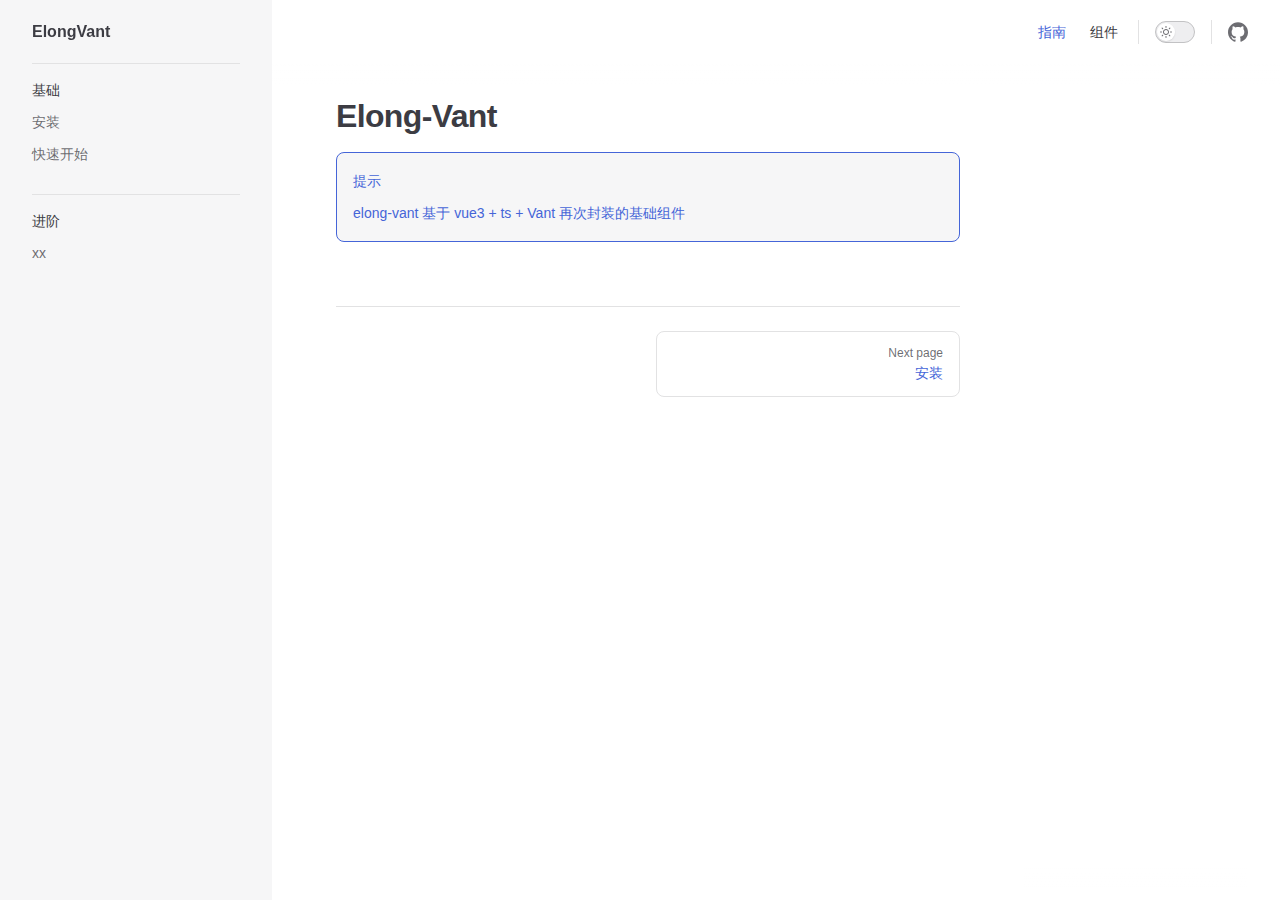
==== guild/index.html @ ba1b5ef2 "feat: init" ====
<!DOCTYPE html>
<html lang="en-US" dir="ltr">
  <head>
    <meta charset="utf-8">
    <meta name="viewport" content="width=device-width,initial-scale=1">
    <title>Elong-Vant | VitePress</title>
    <meta name="description" content="A VitePress site">
    <link rel="preload stylesheet" href="/assets/style.0b4a3f3a.css" as="style">
    
    <script type="module" src="/assets/app.33b31af5.js"></script>
    <link rel="preload" href="/assets/inter-roman-latin.2ed14f66.woff2" as="font" type="font/woff2" crossorigin="">
    <link rel="modulepreload" href="/assets/chunks/framework.2a5d0d17.js">
    <link rel="modulepreload" href="/assets/chunks/theme.64eb455f.js">
    <link rel="modulepreload" href="/assets/chunks/index.885e684f.js">
    <link rel="modulepreload" href="/assets/guild_index.md.cbb62ef9.lean.js">
    <script id="check-dark-light">(()=>{const e=localStorage.getItem("vitepress-theme-appearance")||"",a=window.matchMedia("(prefers-color-scheme: dark)").matches;(!e||e==="auto"?a:e==="dark")&&document.documentElement.classList.add("dark")})();</script>
  </head>
  <body>
    <div id="app"><div class="Layout" data-v-cacad708><!--[--><!--]--><!--[--><span tabindex="-1" data-v-7697ebe8></span><a href="#VPContent" class="VPSkipLink visually-hidden" data-v-7697ebe8> Skip to content </a><!--]--><!----><header class="VPNav" data-v-cacad708 data-v-47c7ab39><div class="VPNavBar has-sidebar" data-v-47c7ab39 data-v-5039aa9a><div class="container" data-v-5039aa9a><div class="title" data-v-5039aa9a><div class="VPNavBarTitle has-sidebar" data-v-5039aa9a data-v-15f595f0><a class="title" href="/" data-v-15f595f0><!--[--><!--]--><!----><!--[-->ElongVant<!--]--><!--[--><!--]--></a></div></div><div class="content" data-v-5039aa9a><div class="curtain" data-v-5039aa9a></div><div class="content-body" data-v-5039aa9a><!--[--><!--]--><div class="VPNavBarSearch search" style="--vp-meta-key:&#39;Meta&#39;;" data-v-5039aa9a><!----></div><nav aria-labelledby="main-nav-aria-label" class="VPNavBarMenu menu" data-v-5039aa9a data-v-9872eca2><span id="main-nav-aria-label" class="visually-hidden" data-v-9872eca2>Main Navigation</span><!--[--><!--[--><a class="VPLink link VPNavBarMenuLink active" href="/guild/" tabindex="0" data-v-9872eca2 data-v-211613f8><!--[--><span data-v-211613f8>指南</span><!--]--></a><!--]--><!--[--><a class="VPLink link VPNavBarMenuLink" href="/components/input.html" tabindex="0" data-v-9872eca2 data-v-211613f8><!--[--><span data-v-211613f8>组件</span><!--]--></a><!--]--><!--]--></nav><!----><div class="VPNavBarAppearance appearance" data-v-5039aa9a data-v-67061f9a><button class="VPSwitch VPSwitchAppearance" type="button" role="switch" title="toggle dark mode" aria-checked="false" data-v-67061f9a data-v-fbb99a3e data-v-47a67134><span class="check" data-v-47a67134><span class="icon" data-v-47a67134><!--[--><svg xmlns="http://www.w3.org/2000/svg" aria-hidden="true" focusable="false" viewbox="0 0 24 24" class="sun" data-v-fbb99a3e><path d="M12,18c-3.3,0-6-2.7-6-6s2.7-6,6-6s6,2.7,6,6S15.3,18,12,18zM12,8c-2.2,0-4,1.8-4,4c0,2.2,1.8,4,4,4c2.2,0,4-1.8,4-4C16,9.8,14.2,8,12,8z"></path><path d="M12,4c-0.6,0-1-0.4-1-1V1c0-0.6,0.4-1,1-1s1,0.4,1,1v2C13,3.6,12.6,4,12,4z"></path><path d="M12,24c-0.6,0-1-0.4-1-1v-2c0-0.6,0.4-1,1-1s1,0.4,1,1v2C13,23.6,12.6,24,12,24z"></path><path d="M5.6,6.6c-0.3,0-0.5-0.1-0.7-0.3L3.5,4.9c-0.4-0.4-0.4-1,0-1.4s1-0.4,1.4,0l1.4,1.4c0.4,0.4,0.4,1,0,1.4C6.2,6.5,5.9,6.6,5.6,6.6z"></path><path d="M19.8,20.8c-0.3,0-0.5-0.1-0.7-0.3l-1.4-1.4c-0.4-0.4-0.4-1,0-1.4s1-0.4,1.4,0l1.4,1.4c0.4,0.4,0.4,1,0,1.4C20.3,20.7,20,20.8,19.8,20.8z"></path><path d="M3,13H1c-0.6,0-1-0.4-1-1s0.4-1,1-1h2c0.6,0,1,0.4,1,1S3.6,13,3,13z"></path><path d="M23,13h-2c-0.6,0-1-0.4-1-1s0.4-1,1-1h2c0.6,0,1,0.4,1,1S23.6,13,23,13z"></path><path d="M4.2,20.8c-0.3,0-0.5-0.1-0.7-0.3c-0.4-0.4-0.4-1,0-1.4l1.4-1.4c0.4-0.4,1-0.4,1.4,0s0.4,1,0,1.4l-1.4,1.4C4.7,20.7,4.5,20.8,4.2,20.8z"></path><path d="M18.4,6.6c-0.3,0-0.5-0.1-0.7-0.3c-0.4-0.4-0.4-1,0-1.4l1.4-1.4c0.4-0.4,1-0.4,1.4,0s0.4,1,0,1.4l-1.4,1.4C18.9,6.5,18.6,6.6,18.4,6.6z"></path></svg><svg xmlns="http://www.w3.org/2000/svg" aria-hidden="true" focusable="false" viewbox="0 0 24 24" class="moon" data-v-fbb99a3e><path d="M12.1,22c-0.3,0-0.6,0-0.9,0c-5.5-0.5-9.5-5.4-9-10.9c0.4-4.8,4.2-8.6,9-9c0.4,0,0.8,0.2,1,0.5c0.2,0.3,0.2,0.8-0.1,1.1c-2,2.7-1.4,6.4,1.3,8.4c2.1,1.6,5,1.6,7.1,0c0.3-0.2,0.7-0.3,1.1-0.1c0.3,0.2,0.5,0.6,0.5,1c-0.2,2.7-1.5,5.1-3.6,6.8C16.6,21.2,14.4,22,12.1,22zM9.3,4.4c-2.9,1-5,3.6-5.2,6.8c-0.4,4.4,2.8,8.3,7.2,8.7c2.1,0.2,4.2-0.4,5.8-1.8c1.1-0.9,1.9-2.1,2.4-3.4c-2.5,0.9-5.3,0.5-7.5-1.1C9.2,11.4,8.1,7.7,9.3,4.4z"></path></svg><!--]--></span></span></button></div><div class="VPSocialLinks VPNavBarSocialLinks social-links" data-v-5039aa9a data-v-66760c29 data-v-73157aa8><!--[--><a class="VPSocialLink no-icon" href="https://github.com/qddidi/easyest" aria-label="github" target="_blank" rel="noopener" data-v-73157aa8 data-v-192fdc9b><svg role="img" viewBox="0 0 24 24" xmlns="http://www.w3.org/2000/svg"><title>GitHub</title><path d="M12 .297c-6.63 0-12 5.373-12 12 0 5.303 3.438 9.8 8.205 11.385.6.113.82-.258.82-.577 0-.285-.01-1.04-.015-2.04-3.338.724-4.042-1.61-4.042-1.61C4.422 18.07 3.633 17.7 3.633 17.7c-1.087-.744.084-.729.084-.729 1.205.084 1.838 1.236 1.838 1.236 1.07 1.835 2.809 1.305 3.495.998.108-.776.417-1.305.76-1.605-2.665-.3-5.466-1.332-5.466-5.93 0-1.31.465-2.38 1.235-3.22-.135-.303-.54-1.523.105-3.176 0 0 1.005-.322 3.3 1.23.96-.267 1.98-.399 3-.405 1.02.006 2.04.138 3 .405 2.28-1.552 3.285-1.23 3.285-1.23.645 1.653.24 2.873.12 3.176.765.84 1.23 1.91 1.23 3.22 0 4.61-2.805 5.625-5.475 5.92.42.36.81 1.096.81 2.22 0 1.606-.015 2.896-.015 3.286 0 .315.21.69.825.57C20.565 22.092 24 17.592 24 12.297c0-6.627-5.373-12-12-12"/></svg></a><!--]--></div><div class="VPFlyout VPNavBarExtra extra" data-v-5039aa9a data-v-00c8d8bb data-v-a327147d><button type="button" class="button" aria-haspopup="true" aria-expanded="false" aria-label="extra navigation" data-v-a327147d><svg xmlns="http://www.w3.org/2000/svg" aria-hidden="true" focusable="false" viewbox="0 0 24 24" class="icon" data-v-a327147d><circle cx="12" cy="12" r="2"></circle><circle cx="19" cy="12" r="2"></circle><circle cx="5" cy="12" r="2"></circle></svg></button><div class="menu" data-v-a327147d><div class="VPMenu" data-v-a327147d data-v-43a32b52><!----><!--[--><!--[--><!----><div class="group" data-v-00c8d8bb><div class="item appearance" data-v-00c8d8bb><p class="label" data-v-00c8d8bb>Appearance</p><div class="appearance-action" data-v-00c8d8bb><button class="VPSwitch VPSwitchAppearance" type="button" role="switch" title="toggle dark mode" aria-checked="false" data-v-00c8d8bb data-v-fbb99a3e data-v-47a67134><span class="check" data-v-47a67134><span class="icon" data-v-47a67134><!--[--><svg xmlns="http://www.w3.org/2000/svg" aria-hidden="true" focusable="false" viewbox="0 0 24 24" class="sun" data-v-fbb99a3e><path d="M12,18c-3.3,0-6-2.7-6-6s2.7-6,6-6s6,2.7,6,6S15.3,18,12,18zM12,8c-2.2,0-4,1.8-4,4c0,2.2,1.8,4,4,4c2.2,0,4-1.8,4-4C16,9.8,14.2,8,12,8z"></path><path d="M12,4c-0.6,0-1-0.4-1-1V1c0-0.6,0.4-1,1-1s1,0.4,1,1v2C13,3.6,12.6,4,12,4z"></path><path d="M12,24c-0.6,0-1-0.4-1-1v-2c0-0.6,0.4-1,1-1s1,0.4,1,1v2C13,23.6,12.6,24,12,24z"></path><path d="M5.6,6.6c-0.3,0-0.5-0.1-0.7-0.3L3.5,4.9c-0.4-0.4-0.4-1,0-1.4s1-0.4,1.4,0l1.4,1.4c0.4,0.4,0.4,1,0,1.4C6.2,6.5,5.9,6.6,5.6,6.6z"></path><path d="M19.8,20.8c-0.3,0-0.5-0.1-0.7-0.3l-1.4-1.4c-0.4-0.4-0.4-1,0-1.4s1-0.4,1.4,0l1.4,1.4c0.4,0.4,0.4,1,0,1.4C20.3,20.7,20,20.8,19.8,20.8z"></path><path d="M3,13H1c-0.6,0-1-0.4-1-1s0.4-1,1-1h2c0.6,0,1,0.4,1,1S3.6,13,3,13z"></path><path d="M23,13h-2c-0.6,0-1-0.4-1-1s0.4-1,1-1h2c0.6,0,1,0.4,1,1S23.6,13,23,13z"></path><path d="M4.2,20.8c-0.3,0-0.5-0.1-0.7-0.3c-0.4-0.4-0.4-1,0-1.4l1.4-1.4c0.4-0.4,1-0.4,1.4,0s0.4,1,0,1.4l-1.4,1.4C4.7,20.7,4.5,20.8,4.2,20.8z"></path><path d="M18.4,6.6c-0.3,0-0.5-0.1-0.7-0.3c-0.4-0.4-0.4-1,0-1.4l1.4-1.4c0.4-0.4,1-0.4,1.4,0s0.4,1,0,1.4l-1.4,1.4C18.9,6.5,18.6,6.6,18.4,6.6z"></path></svg><svg xmlns="http://www.w3.org/2000/svg" aria-hidden="true" focusable="false" viewbox="0 0 24 24" class="moon" data-v-fbb99a3e><path d="M12.1,22c-0.3,0-0.6,0-0.9,0c-5.5-0.5-9.5-5.4-9-10.9c0.4-4.8,4.2-8.6,9-9c0.4,0,0.8,0.2,1,0.5c0.2,0.3,0.2,0.8-0.1,1.1c-2,2.7-1.4,6.4,1.3,8.4c2.1,1.6,5,1.6,7.1,0c0.3-0.2,0.7-0.3,1.1-0.1c0.3,0.2,0.5,0.6,0.5,1c-0.2,2.7-1.5,5.1-3.6,6.8C16.6,21.2,14.4,22,12.1,22zM9.3,4.4c-2.9,1-5,3.6-5.2,6.8c-0.4,4.4,2.8,8.3,7.2,8.7c2.1,0.2,4.2-0.4,5.8-1.8c1.1-0.9,1.9-2.1,2.4-3.4c-2.5,0.9-5.3,0.5-7.5-1.1C9.2,11.4,8.1,7.7,9.3,4.4z"></path></svg><!--]--></span></span></button></div></div></div><div class="group" data-v-00c8d8bb><div class="item social-links" data-v-00c8d8bb><div class="VPSocialLinks social-links-list" data-v-00c8d8bb data-v-73157aa8><!--[--><a class="VPSocialLink no-icon" href="https://github.com/qddidi/easyest" aria-label="github" target="_blank" rel="noopener" data-v-73157aa8 data-v-192fdc9b><svg role="img" viewBox="0 0 24 24" xmlns="http://www.w3.org/2000/svg"><title>GitHub</title><path d="M12 .297c-6.63 0-12 5.373-12 12 0 5.303 3.438 9.8 8.205 11.385.6.113.82-.258.82-.577 0-.285-.01-1.04-.015-2.04-3.338.724-4.042-1.61-4.042-1.61C4.422 18.07 3.633 17.7 3.633 17.7c-1.087-.744.084-.729.084-.729 1.205.084 1.838 1.236 1.838 1.236 1.07 1.835 2.809 1.305 3.495.998.108-.776.417-1.305.76-1.605-2.665-.3-5.466-1.332-5.466-5.93 0-1.31.465-2.38 1.235-3.22-.135-.303-.54-1.523.105-3.176 0 0 1.005-.322 3.3 1.23.96-.267 1.98-.399 3-.405 1.02.006 2.04.138 3 .405 2.28-1.552 3.285-1.23 3.285-1.23.645 1.653.24 2.873.12 3.176.765.84 1.23 1.91 1.23 3.22 0 4.61-2.805 5.625-5.475 5.92.42.36.81 1.096.81 2.22 0 1.606-.015 2.896-.015 3.286 0 .315.21.69.825.57C20.565 22.092 24 17.592 24 12.297c0-6.627-5.373-12-12-12"/></svg></a><!--]--></div></div></div><!--]--><!--]--></div></div></div><!--[--><!--]--><button type="button" class="VPNavBarHamburger hamburger" aria-label="mobile navigation" aria-expanded="false" aria-controls="VPNavScreen" data-v-5039aa9a data-v-c0d01424><span class="container" data-v-c0d01424><span class="top" data-v-c0d01424></span><span class="middle" data-v-c0d01424></span><span class="bottom" data-v-c0d01424></span></span></button></div></div></div></div><!----></header><div class="VPLocalNav reached-top" data-v-cacad708 data-v-3588f3e8><button class="menu" aria-expanded="false" aria-controls="VPSidebarNav" data-v-3588f3e8><svg xmlns="http://www.w3.org/2000/svg" aria-hidden="true" focusable="false" viewbox="0 0 24 24" class="menu-icon" data-v-3588f3e8><path d="M17,11H3c-0.6,0-1-0.4-1-1s0.4-1,1-1h14c0.6,0,1,0.4,1,1S17.6,11,17,11z"></path><path d="M21,7H3C2.4,7,2,6.6,2,6s0.4-1,1-1h18c0.6,0,1,0.4,1,1S21.6,7,21,7z"></path><path d="M21,15H3c-0.6,0-1-0.4-1-1s0.4-1,1-1h18c0.6,0,1,0.4,1,1S21.6,15,21,15z"></path><path d="M17,19H3c-0.6,0-1-0.4-1-1s0.4-1,1-1h14c0.6,0,1,0.4,1,1S17.6,19,17,19z"></path></svg><span class="menu-text" data-v-3588f3e8>Menu</span></button><div class="VPLocalNavOutlineDropdown" style="--vp-vh:0px;" data-v-3588f3e8 data-v-82ba5bcb><button data-v-82ba5bcb>Return to top</button><!----></div></div><aside class="VPSidebar" data-v-cacad708 data-v-747abe9a><div class="curtain" data-v-747abe9a></div><nav class="nav" id="VPSidebarNav" aria-labelledby="sidebar-aria-label" tabindex="-1" data-v-747abe9a><span class="visually-hidden" id="sidebar-aria-label" data-v-747abe9a> Sidebar Navigation </span><!--[--><!--]--><!--[--><div class="group" data-v-747abe9a><section class="VPSidebarItem level-0" data-v-747abe9a data-v-10553faf><div class="item" role="button" tabindex="0" data-v-10553faf><div class="indicator" data-v-10553faf></div><h2 class="text" data-v-10553faf>基础</h2><!----></div><div class="items" data-v-10553faf><!--[--><div class="VPSidebarItem level-1 is-link" data-v-10553faf data-v-10553faf><div class="item" data-v-10553faf><div class="indicator" data-v-10553faf></div><a class="VPLink link link" href="/guild/installation.html" data-v-10553faf><!--[--><p class="text" data-v-10553faf>安装</p><!--]--></a><!----></div><!----></div><div class="VPSidebarItem level-1 is-link" data-v-10553faf data-v-10553faf><div class="item" data-v-10553faf><div class="indicator" data-v-10553faf></div><a class="VPLink link link" href="/guild/quickstart.html" data-v-10553faf><!--[--><p class="text" data-v-10553faf>快速开始</p><!--]--></a><!----></div><!----></div><!--]--></div></section></div><div class="group" data-v-747abe9a><section class="VPSidebarItem level-0" data-v-747abe9a data-v-10553faf><div class="item" role="button" tabindex="0" data-v-10553faf><div class="indicator" data-v-10553faf></div><h2 class="text" data-v-10553faf>进阶</h2><!----></div><div class="items" data-v-10553faf><!--[--><div class="VPSidebarItem level-1 is-link" data-v-10553faf data-v-10553faf><div class="item" data-v-10553faf><div class="indicator" data-v-10553faf></div><a class="VPLink link link" href="/xx.html" data-v-10553faf><!--[--><p class="text" data-v-10553faf>xx</p><!--]--></a><!----></div><!----></div><!--]--></div></section></div><!--]--><!--[--><!--]--></nav></aside><div class="VPContent has-sidebar" id="VPContent" data-v-cacad708 data-v-b98f200f><div class="VPDoc has-sidebar has-aside" data-v-b98f200f data-v-c22fa32a><!--[--><!--]--><div class="container" data-v-c22fa32a><div class="aside" data-v-c22fa32a><div class="aside-curtain" data-v-c22fa32a></div><div class="aside-container" data-v-c22fa32a><div class="aside-content" data-v-c22fa32a><div class="VPDocAside" data-v-c22fa32a data-v-4c15d08e><!--[--><!--]--><!--[--><!--]--><div class="VPDocAsideOutline" data-v-4c15d08e data-v-f73f4e12><div class="content" data-v-f73f4e12><div class="outline-marker" data-v-f73f4e12></div><div class="outline-title" data-v-f73f4e12>On this page</div><nav aria-labelledby="doc-outline-aria-label" data-v-f73f4e12><span class="visually-hidden" id="doc-outline-aria-label" data-v-f73f4e12> Table of Contents for current page </span><ul class="root" data-v-f73f4e12 data-v-e8822575><!--[--><!--]--></ul></nav></div></div><!--[--><!--]--><div class="spacer" data-v-4c15d08e></div><!--[--><!--]--><!----><!--[--><!--]--><!--[--><!--]--></div></div></div></div><div class="content" data-v-c22fa32a><div class="content-container" data-v-c22fa32a><!--[--><!--]--><!----><main class="main" data-v-c22fa32a><div style="position:relative;" class="vp-doc _guild_index" data-v-c22fa32a><div><h1 id="elong-vant" tabindex="-1">Elong-Vant <a class="header-anchor" href="#elong-vant" aria-label="Permalink to &quot;Elong-Vant&quot;">​</a></h1><div class="tip custom-block"><p class="custom-block-title">提示</p><p>elong-vant 基于 vue3 + ts + Vant 再次封装的基础组件</p></div></div></div></main><footer class="VPDocFooter" data-v-c22fa32a data-v-34a7b26d><!--[--><!--]--><!----><nav class="prev-next" data-v-34a7b26d><div class="pager" data-v-34a7b26d><!----></div><div class="pager" data-v-34a7b26d><a class="pager-link next" href="/guild/installation.html" data-v-34a7b26d><span class="desc" data-v-34a7b26d>Next page</span><span class="title" data-v-34a7b26d>安装</span></a></div></nav></footer><!--[--><!--]--></div></div></div><!--[--><!--]--></div></div><!----><!--[--><!--]--></div></div>
    <script>window.__VP_HASH_MAP__=JSON.parse("{\"guild_index.md\":\"cbb62ef9\",\"components_input.md\":\"9ddb4d62\",\"index.md\":\"d9466926\",\"guild_installation.md\":\"1b3fae00\",\"guild_quickstart.md\":\"ed72e948\"}");window.__VP_SITE_DATA__=JSON.parse("{\"lang\":\"en-US\",\"dir\":\"ltr\",\"title\":\"VitePress\",\"description\":\"A VitePress site\",\"base\":\"/\",\"head\":[],\"appearance\":true,\"themeConfig\":{\"siteTitle\":\"ElongVant\",\"nav\":[{\"text\":\"指南\",\"link\":\"/guild/\"},{\"text\":\"组件\",\"link\":\"/components/input\"}],\"sidebar\":{\"/guild/\":[{\"text\":\"基础\",\"items\":[{\"text\":\"安装\",\"link\":\"/guild/installation\"},{\"text\":\"快速开始\",\"link\":\"/guild/quickstart\"}]},{\"text\":\"进阶\",\"items\":[{\"text\":\"xx\",\"link\":\"/xx\"}]}],\"/components/\":[{\"text\":\"基础组件\",\"items\":[{\"text\":\"EvInput 输入框\",\"link\":\"/components/input\"}]}]},\"socialLinks\":[{\"icon\":\"github\",\"link\":\"https://github.com/qddidi/easyest\"}]},\"locales\":{},\"scrollOffset\":90,\"cleanUrls\":false}");</script>
    
  </body>
</html>
---- assets/style.0b4a3f3a.css ----
@font-face{font-family:Inter var;font-weight:100 900;font-display:swap;font-style:normal;font-named-instance:"Regular";src:url(/assets/inter-roman-cyrillic.5f2c6c8c.woff2) format("woff2");unicode-range:U+0301,U+0400-045F,U+0490-0491,U+04B0-04B1,U+2116}@font-face{font-family:Inter var;font-weight:100 900;font-display:swap;font-style:normal;font-named-instance:"Regular";src:url(/assets/inter-roman-cyrillic-ext.e75737ce.woff2) format("woff2");unicode-range:U+0460-052F,U+1C80-1C88,U+20B4,U+2DE0-2DFF,U+A640-A69F,U+FE2E-FE2F}@font-face{font-family:Inter var;font-weight:100 900;font-display:swap;font-style:normal;font-named-instance:"Regular";src:url(/assets/inter-roman-greek.d5a6d92a.woff2) format("woff2");unicode-range:U+0370-03FF}@font-face{font-family:Inter var;font-weight:100 900;font-display:swap;font-style:normal;font-named-instance:"Regular";src:url(/assets/inter-roman-greek-ext.ab0619bc.woff2) format("woff2");unicode-range:U+1F00-1FFF}@font-face{font-family:Inter var;font-weight:100 900;font-display:swap;font-style:normal;font-named-instance:"Regular";src:url(/assets/inter-roman-latin.2ed14f66.woff2) format("woff2");unicode-range:U+0000-00FF,U+0131,U+0152-0153,U+02BB-02BC,U+02C6,U+02DA,U+02DC,U+2000-206F,U+2074,U+20AC,U+2122,U+2191,U+2193,U+2212,U+2215,U+FEFF,U+FFFD}@font-face{font-family:Inter var;font-weight:100 900;font-display:swap;font-style:normal;font-named-instance:"Regular";src:url(/assets/inter-roman-latin-ext.0030eebd.woff2) format("woff2");unicode-range:U+0100-024F,U+0259,U+1E00-1EFF,U+2020,U+20A0-20AB,U+20AD-20CF,U+2113,U+2C60-2C7F,U+A720-A7FF}@font-face{font-family:Inter var;font-weight:100 900;font-display:swap;font-style:normal;font-named-instance:"Regular";src:url(/assets/inter-roman-vietnamese.14ce25a6.woff2) format("woff2");unicode-range:U+0102-0103,U+0110-0111,U+0128-0129,U+0168-0169,U+01A0-01A1,U+01AF-01B0,U+1EA0-1EF9,U+20AB}@font-face{font-family:Inter var;font-weight:100 900;font-display:swap;font-style:italic;font-named-instance:"Italic";src:url(/assets/inter-italic-cyrillic.ea42a392.woff2) format("woff2");unicode-range:U+0301,U+0400-045F,U+0490-0491,U+04B0-04B1,U+2116}@font-face{font-family:Inter var;font-weight:100 900;font-display:swap;font-style:italic;font-named-instance:"Italic";src:url(/assets/inter-italic-cyrillic-ext.33bd5a8e.woff2) format("woff2");unicode-range:U+0460-052F,U+1C80-1C88,U+20B4,U+2DE0-2DFF,U+A640-A69F,U+FE2E-FE2F}@font-face{font-family:Inter var;font-weight:100 900;font-display:swap;font-style:italic;font-named-instance:"Italic";src:url(/assets/inter-italic-greek.8f4463c4.woff2) format("woff2");unicode-range:U+0370-03FF}@font-face{font-family:Inter var;font-weight:100 900;font-display:swap;font-style:italic;font-named-instance:"Italic";src:url(/assets/inter-italic-greek-ext.4fbe9427.woff2) format("woff2");unicode-range:U+1F00-1FFF}@font-face{font-family:Inter var;font-weight:100 900;font-display:swap;font-style:italic;font-named-instance:"Italic";src:url(/assets/inter-italic-latin.bd3b6f56.woff2) format("woff2");unicode-range:U+0000-00FF,U+0131,U+0152-0153,U+02BB-02BC,U+02C6,U+02DA,U+02DC,U+2000-206F,U+2074,U+20AC,U+2122,U+2191,U+2193,U+2212,U+2215,U+FEFF,U+FFFD}@font-face{font-family:Inter var;font-weight:100 900;font-display:swap;font-style:italic;font-named-instance:"Italic";src:url(/assets/inter-italic-latin-ext.bd8920cc.woff2) format("woff2");unicode-range:U+0100-024F,U+0259,U+1E00-1EFF,U+2020,U+20A0-20AB,U+20AD-20CF,U+2113,U+2C60-2C7F,U+A720-A7FF}@font-face{font-family:Inter var;font-weight:100 900;font-display:swap;font-style:italic;font-named-instance:"Italic";src:url(/assets/inter-italic-vietnamese.6ce511fb.woff2) format("woff2");unicode-range:U+0102-0103,U+0110-0111,U+0128-0129,U+0168-0169,U+01A0-01A1,U+01AF-01B0,U+1EA0-1EF9,U+20AB}@font-face{font-family:Chinese Quotes;src:local("PingFang SC Regular"),local("PingFang SC"),local("SimHei"),local("Source Han Sans SC");unicode-range:U+2018,U+2019,U+201C,U+201D}:root{--vp-c-white: #ffffff;--vp-c-black: #000000;--vp-c-gray: #8e8e93;--vp-c-text-light-1: rgba(60, 60, 67);--vp-c-text-light-2: rgba(60, 60, 67, .75);--vp-c-text-light-3: rgba(60, 60, 67, .33);--vp-c-text-dark-1: rgba(255, 255, 245, .86);--vp-c-text-dark-2: rgba(235, 235, 245, .6);--vp-c-text-dark-3: rgba(235, 235, 245, .38);--vp-c-sponsor: #db2777}:root{--vp-c-bg: #ffffff;--vp-c-bg-elv: #ffffff;--vp-c-bg-elv-up: #ffffff;--vp-c-bg-elv-down: #f6f6f7;--vp-c-bg-elv-mute: #f6f6f7;--vp-c-bg-soft: #f6f6f7;--vp-c-bg-soft-up: #f9f9fa;--vp-c-bg-soft-down: #e3e3e5;--vp-c-bg-soft-mute: #e3e3e5;--vp-c-bg-alt: #f6f6f7;--vp-c-border: #c2c2c4;--vp-c-divider: #e2e2e3;--vp-c-gutter: #e2e2e3;--vp-c-neutral: var(--vp-c-black);--vp-c-neutral-inverse: var(--vp-c-white);--vp-c-text-1: var(--vp-c-text-light-1);--vp-c-text-2: var(--vp-c-text-light-2);--vp-c-text-3: var(--vp-c-text-light-3);--vp-c-text-inverse-1: var(--vp-c-text-dark-1);--vp-c-text-inverse-2: var(--vp-c-text-dark-2);--vp-c-text-inverse-3: var(--vp-c-text-dark-3);--vp-c-text-code: #476582;--vp-c-mute: #eeeef0;--vp-c-mute-light: #f3f3f9;--vp-c-mute-lighter: #f9f9fa;--vp-c-mute-dark: #e3e3e5;--vp-c-mute-darker: #d7d7d9;--vp-c-brand: #4565d8;--vp-c-brand-light: #708fff;--vp-c-brand-lighter: #a4b2ff;--vp-c-brand-lightest: #ecefff;--vp-c-brand-dark: #4565d8;--vp-c-brand-darker: #23459f;--vp-c-brand-darkest: #132f59;--vp-c-brand-dimm-1: rgba(112, 143, 255, .05);--vp-c-brand-dimm-2: rgba(112, 143, 255, .2);--vp-c-brand-dimm-3: rgba(112, 143, 255, .5);--vp-c-green: #10b981;--vp-c-green-light: #34d399;--vp-c-green-lighter: #6ee7b7;--vp-c-green-dark: #059669;--vp-c-green-darker: #047857;--vp-c-green-dimm-1: rgba(16, 185, 129, .05);--vp-c-green-dimm-2: rgba(16, 185, 129, .2);--vp-c-green-dimm-3: rgba(16, 185, 129, .5);--vp-c-yellow: #d97706;--vp-c-yellow-light: #f59e0b;--vp-c-yellow-lighter: #fbbf24;--vp-c-yellow-lightest: #fcd34d;--vp-c-yellow-dark: #b45309;--vp-c-yellow-darker: #92400e;--vp-c-yellow-darkest: #6c3d08;--vp-c-yellow-dimm-1: rgba(234, 179, 8, .05);--vp-c-yellow-dimm-2: rgba(234, 179, 8, .2);--vp-c-yellow-dimm-3: rgba(234, 179, 8, .5);--vp-c-red: #f43f5e;--vp-c-red-light: #fb7185;--vp-c-red-lighter: #fda4af;--vp-c-red-lightest: #fdd6e0;--vp-c-red-dark: #e11d48;--vp-c-red-darker: #be123c;--vp-c-red-darkest: #9f1239;--vp-c-red-dimm-1: rgba(244, 63, 94, .05);--vp-c-red-dimm-2: rgba(244, 63, 94, .2);--vp-c-red-dimm-3: rgba(244, 63, 94, .5)}.dark{--vp-c-bg: #1e1e20;--vp-c-bg-elv: #252529;--vp-c-bg-elv-up: #323238;--vp-c-bg-elv-down: #1e1e20;--vp-c-bg-elv-mute: #323238;--vp-c-bg-soft: #252529;--vp-c-bg-soft-up: #323238;--vp-c-bg-soft-down: #1e1e20;--vp-c-bg-soft-mute: #323238;--vp-c-bg-alt: #161618;--vp-c-border: rgba(82, 82, 89, .68);--vp-c-divider: rgba(82, 82, 89, .32);--vp-c-gutter: #000000;--vp-c-neutral: var(--vp-c-white);--vp-c-neutral-inverse: var(--vp-c-black);--vp-c-text-1: var(--vp-c-text-dark-1);--vp-c-text-2: var(--vp-c-text-dark-2);--vp-c-text-3: var(--vp-c-text-dark-3);--vp-c-text-inverse-1: var(--vp-c-text-light-1);--vp-c-text-inverse-2: var(--vp-c-text-light-2);--vp-c-text-inverse-3: var(--vp-c-text-light-3);--vp-c-text-code: #c9def1;--vp-c-mute: #323238;--vp-c-mute-light: #3a3a3c;--vp-c-mute-lighter: #505053;--vp-c-mute-dark: #222226;--vp-c-mute-darker: #505053;--vp-c-brand: #708fff;--vp-c-brand-light: #a4b2ff;--vp-c-brand-lighter: #a4c8ff;--vp-c-brand-lightest: #ecefff;--vp-c-brand-dark: #4565d8;--vp-c-brand-darker: #23459f;--vp-c-brand-darkest: #132f59;--vp-c-brand-dimm-1: rgba(112, 143, 255, .05);--vp-c-brand-dimm-2: rgba(112, 143, 255, .2);--vp-c-brand-dimm-3: rgba(112, 143, 255, .5);--vp-c-green: #10b981;--vp-c-green-light: #34d399;--vp-c-green-lighter: #6ee7b7;--vp-c-green-lightest: #a7f3d0;--vp-c-green-dark: #059669;--vp-c-green-darker: #047857;--vp-c-green-darkest: #065f46;--vp-c-green-dimm-1: rgba(16, 185, 129, .05);--vp-c-green-dimm-2: rgba(16, 185, 129, .2);--vp-c-green-dimm-3: rgba(16, 185, 129, .5);--vp-c-yellow: #d1a336;--vp-c-yellow-light: #f8e3a1;--vp-c-yellow-lighter: #fff0c0;--vp-c-yellow-lightest: #fff7dc;--vp-c-yellow-dark: #b45309;--vp-c-yellow-darker: #92400e;--vp-c-yellow-darkest: #6c3d08;--vp-c-yellow-dimm-1: rgba(234, 179, 8, .05);--vp-c-yellow-dimm-2: rgba(234, 179, 8, .2);--vp-c-yellow-dimm-3: rgba(234, 179, 8, .5);--vp-c-red: #f43f5e;--vp-c-red-light: #fb7185;--vp-c-red-lighter: #fda4af;--vp-c-red-lightest: #fdd6e0;--vp-c-red-dark: #e11d48;--vp-c-red-darker: #be123c;--vp-c-red-darkest: #9f1239;--vp-c-red-dimm-1: rgba(244, 63, 94, .05);--vp-c-red-dimm-2: rgba(244, 63, 94, .2);--vp-c-red-dimm-3: rgba(244, 63, 94, .5)}:root{--vp-font-family-base: "Chinese Quotes", "Inter var", "Inter", ui-sans-serif, system-ui, -apple-system, BlinkMacSystemFont, "Segoe UI", Roboto, "Helvetica Neue", Helvetica, Arial, "Noto Sans", sans-serif, "Apple Color Emoji", "Segoe UI Emoji", "Segoe UI Symbol", "Noto Color Emoji";--vp-font-family-mono: ui-monospace, SFMono-Regular, "SF Mono", Menlo, Monaco, Consolas, "Liberation Mono", "Courier New", monospace}:root{--vp-shadow-1: 0 1px 2px rgba(0, 0, 0, .04), 0 1px 2px rgba(0, 0, 0, .06);--vp-shadow-2: 0 3px 12px rgba(0, 0, 0, .07), 0 1px 4px rgba(0, 0, 0, .07);--vp-shadow-3: 0 12px 32px rgba(0, 0, 0, .1), 0 2px 6px rgba(0, 0, 0, .08);--vp-shadow-4: 0 14px 44px rgba(0, 0, 0, .12), 0 3px 9px rgba(0, 0, 0, .12);--vp-shadow-5: 0 18px 56px rgba(0, 0, 0, .16), 0 4px 12px rgba(0, 0, 0, .16)}:root{--vp-z-index-local-nav: 10;--vp-z-index-nav: 20;--vp-z-index-layout-top: 30;--vp-z-index-backdrop: 40;--vp-z-index-sidebar: 50;--vp-z-index-footer: 60}:root{--vp-icon-copy: url("data:image/svg+xml,%3Csvg xmlns='http://www.w3.org/2000/svg' fill='none' height='20' width='20' stroke='rgba(128,128,128,1)' stroke-width='2' viewBox='0 0 24 24'%3E%3Cpath stroke-linecap='round' stroke-linejoin='round' d='M9 5H7a2 2 0 0 0-2 2v12a2 2 0 0 0 2 2h10a2 2 0 0 0 2-2V7a2 2 0 0 0-2-2h-2M9 5a2 2 0 0 0 2 2h2a2 2 0 0 0 2-2M9 5a2 2 0 0 1 2-2h2a2 2 0 0 1 2 2'/%3E%3C/svg%3E");--vp-icon-copied: url("data:image/svg+xml,%3Csvg xmlns='http://www.w3.org/2000/svg' fill='none' height='20' width='20' stroke='rgba(128,128,128,1)' stroke-width='2' viewBox='0 0 24 24'%3E%3Cpath stroke-linecap='round' stroke-linejoin='round' d='M9 5H7a2 2 0 0 0-2 2v12a2 2 0 0 0 2 2h10a2 2 0 0 0 2-2V7a2 2 0 0 0-2-2h-2M9 5a2 2 0 0 0 2 2h2a2 2 0 0 0 2-2M9 5a2 2 0 0 1 2-2h2a2 2 0 0 1 2 2m-6 9 2 2 4-4'/%3E%3C/svg%3E")}:root{--vp-layout-max-width: 1440px}:root{--vp-header-anchor-symbol: "#"}:root{--vp-code-line-height: 1.7;--vp-code-font-size: .875em;--vp-c-code-dimm: var(--vp-c-text-dark-3);--vp-code-block-color: var(--vp-c-text-dark-1);--vp-code-block-bg: #161618;--vp-code-block-bg-light: #1e1e20;--vp-code-block-divider-color: #000000;--vp-code-line-highlight-color: rgba(0, 0, 0, .5);--vp-code-line-number-color: var(--vp-c-code-dimm);--vp-code-line-diff-add-color: var(--vp-c-green-dimm-2);--vp-code-line-diff-add-symbol-color: var(--vp-c-green);--vp-code-line-diff-remove-color: var(--vp-c-red-dimm-2);--vp-code-line-diff-remove-symbol-color: var(--vp-c-red);--vp-code-line-warning-color: var(--vp-c-yellow-dimm-2);--vp-code-line-error-color: var(--vp-c-red-dimm-2);--vp-code-copy-code-border-color: transparent;--vp-code-copy-code-bg: var(--vp-code-block-bg-light);--vp-code-copy-code-hover-border-color: var(--vp-c-divider);--vp-code-copy-code-hover-bg: var(--vp-code-block-bg-light);--vp-code-copy-code-active-text: var(--vp-c-text-dark-2);--vp-code-tab-divider: var(--vp-code-block-divider-color);--vp-code-tab-text-color: var(--vp-c-text-dark-2);--vp-code-tab-bg: var(--vp-code-block-bg);--vp-code-tab-hover-text-color: var(--vp-c-text-dark-1);--vp-code-tab-active-text-color: var(--vp-c-text-dark-1);--vp-code-tab-active-bar-color: var(--vp-c-brand)}.dark{--vp-code-block-bg: #161618}:root:not(.dark) .vp-adaptive-theme{--vp-c-code-dimm: var(--vp-c-text-2);--vp-code-block-color: var(--vp-c-text-1);--vp-code-block-bg: #f8f8f8;--vp-code-block-divider-color: var(--vp-c-divider);--vp-code-line-highlight-color: #ececec;--vp-code-line-number-color: var(--vp-c-code-dimm);--vp-code-copy-code-bg: #e2e2e2;--vp-code-copy-code-hover-bg: #dcdcdc;--vp-code-copy-code-active-text: var(--vp-c-text-2);--vp-code-tab-divider: var(--vp-c-divider);--vp-code-tab-text-color: var(--vp-c-text-2);--vp-code-tab-bg: var(--vp-code-block-bg);--vp-code-tab-hover-text-color: var(--vp-c-text-1);--vp-code-tab-active-text-color: var(--vp-c-text-1)}:root{--vp-button-brand-border: var(--vp-c-brand);--vp-button-brand-text: var(--vp-c-white);--vp-button-brand-bg: var(--vp-c-brand-dark);--vp-button-brand-hover-border: var(--vp-c-brand-light);--vp-button-brand-hover-text: var(--vp-c-white);--vp-button-brand-hover-bg: var(--vp-c-brand-darker);--vp-button-brand-active-border: var(--vp-c-brand-light);--vp-button-brand-active-text: var(--vp-c-white);--vp-button-brand-active-bg: var(--vp-c-brand-darkest);--vp-button-alt-border: var(--vp-c-border);--vp-button-alt-text: var(--vp-c-neutral);--vp-button-alt-bg: var(--vp-c-mute);--vp-button-alt-hover-border: var(--vp-c-border);--vp-button-alt-hover-text: var(--vp-c-neutral);--vp-button-alt-hover-bg: var(--vp-c-mute-dark);--vp-button-alt-active-border: var(--vp-c-border);--vp-button-alt-active-text: var(--vp-c-neutral);--vp-button-alt-active-bg: var(--vp-c-mute-darker);--vp-button-sponsor-border: var(--vp-c-gray-light-3);--vp-button-sponsor-text: var(--vp-c-text-light-2);--vp-button-sponsor-bg: transparent;--vp-button-sponsor-hover-border: var(--vp-c-sponsor);--vp-button-sponsor-hover-text: var(--vp-c-sponsor);--vp-button-sponsor-hover-bg: transparent;--vp-button-sponsor-active-border: var(--vp-c-sponsor);--vp-button-sponsor-active-text: var(--vp-c-sponsor);--vp-button-sponsor-active-bg: transparent}.dark{--vp-button-sponsor-border: var(--vp-c-gray-dark-1);--vp-button-sponsor-text: var(--vp-c-text-dark-2)}:root{--vp-custom-block-font-size: 14px;--vp-custom-block-code-font-size: 13px;--vp-custom-block-info-border: var(--vp-c-border);--vp-custom-block-info-text: var(--vp-c-text-2);--vp-custom-block-info-bg: var(--vp-c-bg-soft);--vp-custom-block-info-code-bg: var(--vp-c-mute);--vp-custom-block-tip-border: var(--vp-c-brand);--vp-custom-block-tip-text: var(--vp-c-brand);--vp-custom-block-tip-bg: var(--vp-c-bg-soft);--vp-custom-block-tip-code-bg: var(--vp-c-mute);--vp-custom-block-warning-border: var(--vp-c-yellow);--vp-custom-block-warning-text: var(--vp-c-yellow);--vp-custom-block-warning-bg: var(--vp-c-bg-soft);--vp-custom-block-warning-code-bg: var(--vp-c-mute);--vp-custom-block-danger-border: var(--vp-c-red);--vp-custom-block-danger-text: var(--vp-c-red);--vp-custom-block-danger-bg: var(--vp-c-bg-soft);--vp-custom-block-danger-code-bg: var(--vp-c-mute);--vp-custom-block-details-border: var(--vp-custom-block-info-border);--vp-custom-block-details-text: var(--vp-custom-block-info-text);--vp-custom-block-details-bg: var(--vp-custom-block-info-bg);--vp-custom-block-details-code-bg: var(--vp-custom-block-details-bg)}:root{--vp-input-border-color: var(--vp-c-border);--vp-input-bg-color: var(--vp-c-bg-alt);--vp-input-hover-border-color: var(--vp-c-gray);--vp-input-switch-bg-color: var(--vp-c-mute)}:root{--vp-nav-height: 64px;--vp-nav-bg-color: var(--vp-c-bg);--vp-nav-screen-bg-color: var(--vp-c-bg);--vp-nav-logo-height: 24px}:root{--vp-local-nav-bg-color: var(--vp-c-bg)}:root{--vp-sidebar-width: 272px;--vp-sidebar-bg-color: var(--vp-c-bg-alt)}:root{--vp-backdrop-bg-color: rgba(0, 0, 0, .6)}:root{--vp-home-hero-name-color: var(--vp-c-brand);--vp-home-hero-name-background: transparent;--vp-home-hero-image-background-image: none;--vp-home-hero-image-filter: none}:root{--vp-badge-info-border: var(--vp-c-border);--vp-badge-info-text: var(--vp-c-text-2);--vp-badge-info-bg: var(--vp-c-mute);--vp-badge-tip-border: var(--vp-c-brand);--vp-badge-tip-text: var(--vp-c-brand);--vp-badge-tip-bg: var(--vp-c-brand-dimm-1);--vp-badge-warning-border: var(--vp-c-yellow);--vp-badge-warning-text: var(--vp-c-yellow);--vp-badge-warning-bg: var(--vp-c-yellow-dimm-1);--vp-badge-danger-border: var(--vp-c-red);--vp-badge-danger-text: var(--vp-c-red);--vp-badge-danger-bg: var(--vp-c-red-dimm-1)}:root{--vp-carbon-ads-text-color: var(--vp-c-text-1);--vp-carbon-ads-poweredby-color: var(--vp-c-text-2);--vp-carbon-ads-bg-color: var(--vp-c-bg-soft);--vp-carbon-ads-hover-text-color: var(--vp-c-brand);--vp-carbon-ads-hover-poweredby-color: var(--vp-c-text-1)}:root{--vp-local-search-bg: var(--vp-c-bg);--vp-local-search-result-bg: var(--vp-c-bg);--vp-local-search-result-border: var(--vp-c-divider);--vp-local-search-result-selected-bg: var(--vp-c-bg);--vp-local-search-result-selected-border: var(--vp-c-brand);--vp-local-search-highlight-bg: var(--vp-c-green-lighter);--vp-local-search-highlight-text: var(--vp-c-black)}*,:before,:after{box-sizing:border-box}html{line-height:1.4;font-size:16px;-webkit-text-size-adjust:100%}html.dark{color-scheme:dark}body{margin:0;width:100%;min-width:320px;min-height:100vh;line-height:24px;font-family:var(--vp-font-family-base);font-size:16px;font-weight:400;color:var(--vp-c-text-1);background-color:var(--vp-c-bg);direction:ltr;font-synthesis:style;text-rendering:optimizeLegibility;-webkit-font-smoothing:antialiased;-moz-osx-font-smoothing:grayscale}main{display:block}h1,h2,h3,h4,h5,h6{margin:0;line-height:24px;font-size:16px;font-weight:400}p{margin:0}strong,b{font-weight:600}a,area,button,[role=button],input,label,select,summary,textarea{touch-action:manipulation}a{color:inherit;text-decoration:inherit}ol,ul{list-style:none;margin:0;padding:0}blockquote{margin:0}pre,code,kbd,samp{font-family:var(--vp-font-family-mono)}img,svg,video,canvas,audio,iframe,embed,object{display:block}figure{margin:0}img,video{max-width:100%;height:auto}button,input,optgroup,select,textarea{border:0;padding:0;line-height:inherit;color:inherit}button{padding:0;font-family:inherit;background-color:transparent;background-image:none}button:enabled,[role=button]:enabled{cursor:pointer}button:focus,button:focus-visible{outline:1px dotted;outline:4px auto -webkit-focus-ring-color}button:focus:not(:focus-visible){outline:none!important}input:focus,textarea:focus,select:focus{outline:none}table{border-collapse:collapse}input{background-color:transparent}input:-ms-input-placeholder,textarea:-ms-input-placeholder{color:var(--vp-c-text-3)}input::-ms-input-placeholder,textarea::-ms-input-placeholder{color:var(--vp-c-text-3)}input::placeholder,textarea::placeholder{color:var(--vp-c-text-3)}input::-webkit-outer-spin-button,input::-webkit-inner-spin-button{-webkit-appearance:none;margin:0}input[type=number]{-moz-appearance:textfield}textarea{resize:vertical}select{-webkit-appearance:none}fieldset{margin:0;padding:0}h1,h2,h3,h4,h5,h6,li,p{overflow-wrap:break-word}vite-error-overlay{z-index:9999}.visually-hidden{position:absolute;width:1px;height:1px;white-space:nowrap;clip:rect(0 0 0 0);clip-path:inset(50%);overflow:hidden}.custom-block{border:1px solid transparent;border-radius:8px;padding:16px 16px 8px;line-height:24px;font-size:var(--vp-custom-block-font-size);color:var(--vp-c-text-2)}.custom-block.info{border-color:var(--vp-custom-block-info-border);color:var(--vp-custom-block-info-text);background-color:var(--vp-custom-block-info-bg)}.custom-block.custom-block th,.custom-block.custom-block blockquote>p{font-size:var(--vp-custom-block-font-size);color:inherit}.custom-block.info code{background-color:var(--vp-custom-block-info-code-bg)}.custom-block.tip{border-color:var(--vp-custom-block-tip-border);color:var(--vp-custom-block-tip-text);background-color:var(--vp-custom-block-tip-bg)}.custom-block.tip code{background-color:var(--vp-custom-block-tip-code-bg)}.custom-block.warning{border-color:var(--vp-custom-block-warning-border);color:var(--vp-custom-block-warning-text);background-color:var(--vp-custom-block-warning-bg)}.custom-block.warning code{background-color:var(--vp-custom-block-warning-code-bg)}.custom-block.danger{border-color:var(--vp-custom-block-danger-border);color:var(--vp-custom-block-danger-text);background-color:var(--vp-custom-block-danger-bg)}.custom-block.danger code{background-color:var(--vp-custom-block-danger-code-bg)}.custom-block.details{border-color:var(--vp-custom-block-details-border);color:var(--vp-custom-block-details-text);background-color:var(--vp-custom-block-details-bg)}.custom-block.details code{background-color:var(--vp-custom-block-details-code-bg)}.custom-block-title{font-weight:600}.custom-block p+p{margin:8px 0}.custom-block.details summary{margin:0 0 8px;font-weight:700;cursor:pointer}.custom-block.details summary+p{margin:8px 0}.custom-block a{color:inherit;font-weight:600;text-decoration:underline dotted;text-underline-offset:2px;transition:opacity .25s}.custom-block a:hover{opacity:.75}.custom-block code{font-size:var(--vp-custom-block-code-font-size)}.dark .vp-code-light{display:none}html:not(.dark) .vp-code-dark{display:none}.vp-code-group{margin-top:16px}.vp-code-group .tabs{position:relative;display:flex;margin-right:-24px;margin-left:-24px;padding:0 12px;background-color:var(--vp-code-tab-bg);overflow-x:auto;overflow-y:hidden;box-shadow:inset 0 -1px var(--vp-code-tab-divider)}@media (min-width: 640px){.vp-code-group .tabs{margin-right:0;margin-left:0;border-radius:8px 8px 0 0}}.vp-code-group .tabs input{position:fixed;opacity:0;pointer-events:none}.vp-code-group .tabs label{position:relative;display:inline-block;border-bottom:1px solid transparent;padding:0 12px;line-height:48px;font-size:14px;font-weight:500;color:var(--vp-code-tab-text-color);white-space:nowrap;cursor:pointer;transition:color .25s}.vp-code-group .tabs label:after{position:absolute;right:8px;bottom:-1px;left:8px;z-index:1;height:1px;content:"";background-color:transparent;transition:background-color .25s}.vp-code-group label:hover{color:var(--vp-code-tab-hover-text-color)}.vp-code-group input:checked+label{color:var(--vp-code-tab-active-text-color)}.vp-code-group input:checked+label:after{background-color:var(--vp-code-tab-active-bar-color)}.vp-code-group div[class*=language-],.vp-block{display:none;margin-top:0!important;border-top-left-radius:0!important;border-top-right-radius:0!important}.vp-code-group div[class*=language-].active,.vp-block.active{display:block}.vp-block{padding:20px 24px}.vp-doc h1,.vp-doc h2,.vp-doc h3,.vp-doc h4,.vp-doc h5,.vp-doc h6{position:relative;font-weight:600;outline:none}.vp-doc h1{letter-spacing:-.02em;line-height:40px;font-size:28px}.vp-doc h2{margin:48px 0 16px;border-top:1px solid var(--vp-c-divider);padding-top:24px;letter-spacing:-.02em;line-height:32px;font-size:24px}.vp-doc h3{margin:32px 0 0;letter-spacing:-.01em;line-height:28px;font-size:20px}.vp-doc .header-anchor{position:absolute;top:0;left:0;margin-left:-.87em;font-weight:500;-webkit-user-select:none;user-select:none;opacity:0;transition:color .25s,opacity .25s}.vp-doc .header-anchor:before{content:var(--vp-header-anchor-symbol)}.vp-doc h1:hover .header-anchor,.vp-doc h1 .header-anchor:focus,.vp-doc h2:hover .header-anchor,.vp-doc h2 .header-anchor:focus,.vp-doc h3:hover .header-anchor,.vp-doc h3 .header-anchor:focus,.vp-doc h4:hover .header-anchor,.vp-doc h4 .header-anchor:focus,.vp-doc h5:hover .header-anchor,.vp-doc h5 .header-anchor:focus,.vp-doc h6:hover .header-anchor,.vp-doc h6 .header-anchor:focus{opacity:1}@media (min-width: 768px){.vp-doc h1{letter-spacing:-.02em;line-height:40px;font-size:32px}}.vp-doc h2 .header-anchor{top:24px}.vp-doc p,.vp-doc summary{margin:16px 0}.vp-doc p{line-height:28px}.vp-doc blockquote{margin:16px 0;border-left:2px solid var(--vp-c-divider);padding-left:16px;transition:border-color .5s}.vp-doc blockquote>p{margin:0;font-size:16px;color:var(--vp-c-text-2);transition:color .5s}.vp-doc a{font-weight:500;color:var(--vp-c-brand)}.vp-doc a:hover{text-decoration:underline dotted;text-underline-offset:2px}.vp-doc strong{font-weight:600}.vp-doc ul,.vp-doc ol{padding-left:1.25rem;margin:16px 0}.vp-doc ul{list-style:disc}.vp-doc ol{list-style:decimal}.vp-doc li+li{margin-top:8px}.vp-doc li>ol,.vp-doc li>ul{margin:8px 0 0}.vp-doc table{display:block;border-collapse:collapse;margin:20px 0;overflow-x:auto}.vp-doc tr{border-top:1px solid var(--vp-c-divider);transition:background-color .5s}.vp-doc tr:nth-child(2n){background-color:var(--vp-c-bg-soft)}.vp-doc th,.vp-doc td{border:1px solid var(--vp-c-divider);padding:8px 16px}.vp-doc th{text-align:left;font-size:14px;font-weight:600;color:var(--vp-c-text-2);background-color:var(--vp-c-bg-soft)}.vp-doc td{font-size:14px}.vp-doc hr{margin:16px 0;border:none;border-top:1px solid var(--vp-c-divider)}.vp-doc .custom-block{margin:16px 0}.vp-doc .custom-block p{margin:8px 0;line-height:24px}.vp-doc .custom-block p:first-child{margin:0}.vp-doc .custom-block a{color:inherit;font-weight:600}.vp-doc .custom-block code{font-size:var(--vp-custom-block-code-font-size);font-weight:700;color:inherit}.vp-doc .custom-block div[class*=language-]{margin:8px 0;border-radius:8px}.vp-doc .custom-block div[class*=language-] code{font-weight:400;background-color:transparent}.vp-doc .custom-block .vp-code-group .tabs{margin:0;border-radius:8px 8px 0 0}.vp-doc :not(pre,h1,h2,h3,h4,h5,h6)>code{font-size:var(--vp-code-font-size)}.vp-doc :not(pre)>code{border-radius:4px;padding:3px 6px;color:var(--vp-c-text-code);background-color:var(--vp-c-mute);transition:color .5s,background-color .5s}.vp-doc h1>code,.vp-doc h2>code,.vp-doc h3>code{font-size:.9em}.vp-doc a>code{color:var(--vp-c-brand)}.vp-doc div[class*=language-],.vp-block{position:relative;margin:16px -24px;background-color:var(--vp-code-block-bg);overflow-x:auto;transition:background-color .5s}@media (min-width: 640px){.vp-doc div[class*=language-],.vp-block{border-radius:8px;margin:16px 0}}@media (max-width: 639px){.vp-doc li div[class*=language-]{border-radius:8px 0 0 8px}}.vp-doc div[class*=language-]+div[class*=language-],.vp-doc div[class$=-api]+div[class*=language-],.vp-doc div[class*=language-]+div[class$=-api]>div[class*=language-]{margin-top:-8px}.vp-doc [class*=language-] pre,.vp-doc [class*=language-] code{direction:ltr;text-align:left;white-space:pre;word-spacing:normal;word-break:normal;word-wrap:normal;-moz-tab-size:4;-o-tab-size:4;tab-size:4;-webkit-hyphens:none;-moz-hyphens:none;-ms-hyphens:none;hyphens:none}.vp-doc [class*=language-] pre{position:relative;z-index:1;margin:0;padding:20px 0;background:transparent;overflow-x:auto}.vp-doc [class*=language-] code{display:block;padding:0 24px;width:fit-content;min-width:100%;line-height:var(--vp-code-line-height);font-size:var(--vp-code-font-size);color:var(--vp-code-block-color);transition:color .5s}.vp-doc [class*=language-] code .highlighted{background-color:var(--vp-code-line-highlight-color);transition:background-color .5s;margin:0 -24px;padding:0 24px;width:calc(100% + 48px);display:inline-block}.vp-doc [class*=language-] code .highlighted.error{background-color:var(--vp-code-line-error-color)}.vp-doc [class*=language-] code .highlighted.warning{background-color:var(--vp-code-line-warning-color)}.vp-doc [class*=language-] code .diff{transition:background-color .5s;margin:0 -24px;padding:0 24px;width:calc(100% + 48px);display:inline-block}.vp-doc [class*=language-] code .diff:before{position:absolute;left:10px}.vp-doc [class*=language-] .has-focused-lines .line:not(.has-focus){filter:blur(.095rem);opacity:.4;transition:filter .35s,opacity .35s}.vp-doc [class*=language-] .has-focused-lines .line:not(.has-focus){opacity:.7;transition:filter .35s,opacity .35s}.vp-doc [class*=language-]:hover .has-focused-lines .line:not(.has-focus){filter:blur(0);opacity:1}.vp-doc [class*=language-] code .diff.remove{background-color:var(--vp-code-line-diff-remove-color);opacity:.7}.vp-doc [class*=language-] code .diff.remove:before{content:"-";color:var(--vp-code-line-diff-remove-symbol-color)}.vp-doc [class*=language-] code .diff.add{background-color:var(--vp-code-line-diff-add-color)}.vp-doc [class*=language-] code .diff.add:before{content:"+";color:var(--vp-code-line-diff-add-symbol-color)}.vp-doc div[class*=language-].line-numbers-mode{padding-left:32px}.vp-doc .line-numbers-wrapper{position:absolute;top:0;bottom:0;left:0;z-index:3;border-right:1px solid var(--vp-code-block-divider-color);padding-top:20px;width:32px;text-align:center;font-family:var(--vp-font-family-mono);line-height:var(--vp-code-line-height);font-size:var(--vp-code-font-size);color:var(--vp-code-line-number-color);transition:border-color .5s,color .5s}.vp-doc [class*=language-]>button.copy{direction:ltr;position:absolute;top:12px;right:12px;z-index:3;border:1px solid var(--vp-code-copy-code-border-color);border-radius:4px;width:40px;height:40px;background-color:var(--vp-code-copy-code-bg);opacity:0;cursor:pointer;background-image:var(--vp-icon-copy);background-position:50%;background-size:20px;background-repeat:no-repeat;transition:border-color .25s,background-color .25s,opacity .25s}.vp-doc [class*=language-]:hover>button.copy,.vp-doc [class*=language-]>button.copy:focus{opacity:1}.vp-doc [class*=language-]>button.copy:hover,.vp-doc [class*=language-]>button.copy.copied{border-color:var(--vp-code-copy-code-hover-border-color);background-color:var(--vp-code-copy-code-hover-bg)}.vp-doc [class*=language-]>button.copy.copied,.vp-doc [class*=language-]>button.copy:hover.copied{border-radius:0 4px 4px 0;background-color:var(--vp-code-copy-code-hover-bg);background-image:var(--vp-icon-copied)}.vp-doc [class*=language-]>button.copy.copied:before,.vp-doc [class*=language-]>button.copy:hover.copied:before{position:relative;top:-1px;left:-65px;display:flex;justify-content:center;align-items:center;border:1px solid var(--vp-code-copy-code-hover-border-color);border-right:0;border-radius:4px 0 0 4px;width:64px;height:40px;text-align:center;font-size:12px;font-weight:500;color:var(--vp-code-copy-code-active-text);background-color:var(--vp-code-copy-code-hover-bg);white-space:nowrap;content:"Copied"}.vp-doc [class*=language-]>span.lang{position:absolute;top:2px;right:8px;z-index:2;font-size:12px;font-weight:500;color:var(--vp-c-code-dimm);transition:color .4s,opacity .4s}.vp-doc [class*=language-]:hover>button.copy+span.lang,.vp-doc [class*=language-]>button.copy:focus+span.lang{opacity:0}.vp-doc .VPTeamMembers{margin-top:24px}.vp-doc .VPTeamMembers.small.count-1 .container{margin:0!important;max-width:calc((100% - 24px)/2)!important}.vp-doc .VPTeamMembers.small.count-2 .container,.vp-doc .VPTeamMembers.small.count-3 .container{max-width:100%!important}.vp-doc .VPTeamMembers.medium.count-1 .container{margin:0!important;max-width:calc((100% - 24px)/2)!important}:is(.vp-external-link-icon,.vp-doc a[href*="://"],.vp-doc a[target=_blank]):not(.no-icon):after{display:inline-block;margin-top:-1px;margin-left:4px;width:11px;height:11px;background:currentColor;color:var(--vp-c-text-3);flex-shrink:0;--icon: url("data:image/svg+xml, %3Csvg xmlns='http://www.w3.org/2000/svg' viewBox='0 0 24 24' %3E%3Cpath d='M0 0h24v24H0V0z' fill='none' /%3E%3Cpath d='M9 5v2h6.59L4 18.59 5.41 20 17 8.41V15h2V5H9z' /%3E%3C/svg%3E");-webkit-mask-image:var(--icon);mask-image:var(--icon)}.vp-external-link-icon:after{content:""}.vp-sponsor{border-radius:16px;overflow:hidden}.vp-sponsor.aside{border-radius:12px}.vp-sponsor-section+.vp-sponsor-section{margin-top:4px}.vp-sponsor-tier{margin-bottom:4px;text-align:center;letter-spacing:1px;line-height:24px;width:100%;font-weight:600;color:var(--vp-c-text-2);background-color:var(--vp-c-bg-soft)}.vp-sponsor.normal .vp-sponsor-tier{padding:13px 0 11px;font-size:14px}.vp-sponsor.aside .vp-sponsor-tier{padding:9px 0 7px;font-size:12px}.vp-sponsor-grid+.vp-sponsor-tier{margin-top:4px}.vp-sponsor-grid{display:flex;flex-wrap:wrap;gap:4px}.vp-sponsor-grid.xmini .vp-sponsor-grid-link{height:64px}.vp-sponsor-grid.xmini .vp-sponsor-grid-image{max-width:64px;max-height:22px}.vp-sponsor-grid.mini .vp-sponsor-grid-link{height:72px}.vp-sponsor-grid.mini .vp-sponsor-grid-image{max-width:96px;max-height:24px}.vp-sponsor-grid.small .vp-sponsor-grid-link{height:96px}.vp-sponsor-grid.small .vp-sponsor-grid-image{max-width:96px;max-height:24px}.vp-sponsor-grid.medium .vp-sponsor-grid-link{height:112px}.vp-sponsor-grid.medium .vp-sponsor-grid-image{max-width:120px;max-height:36px}.vp-sponsor-grid.big .vp-sponsor-grid-link{height:184px}.vp-sponsor-grid.big .vp-sponsor-grid-image{max-width:192px;max-height:56px}.vp-sponsor-grid[data-vp-grid="2"] .vp-sponsor-grid-item{width:calc((100% - 4px)/2)}.vp-sponsor-grid[data-vp-grid="3"] .vp-sponsor-grid-item{width:calc((100% - 4px * 2) / 3)}.vp-sponsor-grid[data-vp-grid="4"] .vp-sponsor-grid-item{width:calc((100% - 12px)/4)}.vp-sponsor-grid[data-vp-grid="5"] .vp-sponsor-grid-item{width:calc((100% - 16px)/5)}.vp-sponsor-grid[data-vp-grid="6"] .vp-sponsor-grid-item{width:calc((100% - 4px * 5) / 6)}.vp-sponsor-grid-item{flex-shrink:0;width:100%;background-color:var(--vp-c-bg-soft);transition:background-color .25s}.vp-sponsor-grid-item:hover{background-color:var(--vp-c-bg-soft-down)}.vp-sponsor-grid-item:hover .vp-sponsor-grid-image{filter:grayscale(0) invert(0)}.vp-sponsor-grid-item.empty:hover{background-color:var(--vp-c-bg-soft)}.dark .vp-sponsor-grid-item:hover{background-color:var(--vp-c-white)}.dark .vp-sponsor-grid-item.empty:hover{background-color:var(--vp-c-bg-soft)}.vp-sponsor-grid-link{display:flex}.vp-sponsor-grid-box{display:flex;justify-content:center;align-items:center;width:100%}.vp-sponsor-grid-image{max-width:100%;filter:grayscale(1);transition:filter .25s}.dark .vp-sponsor-grid-image{filter:grayscale(1) invert(1)}.VPBadge[data-v-c208907e]{display:inline-block;margin-left:2px;border:1px solid transparent;border-radius:12px;padding:0 10px;line-height:22px;font-size:12px;font-weight:600;transform:translateY(-2px)}.vp-doc h1>.VPBadge[data-v-c208907e]{margin-top:4px;vertical-align:top}.vp-doc h2>.VPBadge[data-v-c208907e]{margin-top:3px;line-height:20px;padding:0 8px;vertical-align:top}.vp-doc h3>.VPBadge[data-v-c208907e]{line-height:20px;vertical-align:middle}.vp-doc h4>.VPBadge[data-v-c208907e],.vp-doc h5>.VPBadge[data-v-c208907e],.vp-doc h6>.VPBadge[data-v-c208907e]{vertical-align:middle;line-height:18px}.VPBadge.info[data-v-c208907e]{border-color:var(--vp-badge-info-border);color:var(--vp-badge-info-text);background-color:var(--vp-badge-info-bg)}.VPBadge.tip[data-v-c208907e]{border-color:var(--vp-badge-tip-border);color:var(--vp-badge-tip-text);background-color:var(--vp-badge-tip-bg)}.VPBadge.warning[data-v-c208907e]{border-color:var(--vp-badge-warning-border);color:var(--vp-badge-warning-text);background-color:var(--vp-badge-warning-bg)}.VPBadge.danger[data-v-c208907e]{border-color:var(--vp-badge-danger-border);color:var(--vp-badge-danger-text);background-color:var(--vp-badge-danger-bg)}.VPBackdrop[data-v-9e7b7b86]{position:fixed;top:0;right:0;bottom:0;left:0;z-index:var(--vp-z-index-backdrop);background:var(--vp-backdrop-bg-color);transition:opacity .5s}.VPBackdrop.fade-enter-from[data-v-9e7b7b86],.VPBackdrop.fade-leave-to[data-v-9e7b7b86]{opacity:0}.VPBackdrop.fade-leave-active[data-v-9e7b7b86]{transition-duration:.25s}@media (min-width: 1280px){.VPBackdrop[data-v-9e7b7b86]{display:none}}.NotFound[data-v-1241614a]{padding:64px 24px 96px;text-align:center}@media (min-width: 768px){.NotFound[data-v-1241614a]{padding:96px 32px 168px}}.code[data-v-1241614a]{line-height:64px;font-size:64px;font-weight:600}.title[data-v-1241614a]{padding-top:12px;letter-spacing:2px;line-height:20px;font-size:20px;font-weight:700}.divider[data-v-1241614a]{margin:24px auto 18px;width:64px;height:1px;background-color:var(--vp-c-divider)}.quote[data-v-1241614a]{margin:0 auto;max-width:256px;font-size:14px;font-weight:500;color:var(--vp-c-text-2)}.action[data-v-1241614a]{padding-top:20px}.link[data-v-1241614a]{display:inline-block;border:1px solid var(--vp-c-brand);border-radius:16px;padding:3px 16px;font-size:14px;font-weight:500;color:var(--vp-c-brand);transition:border-color .25s,color .25s}.link[data-v-1241614a]:hover{border-color:var(--vp-c-brand-dark);color:var(--vp-c-brand-dark)}.root[data-v-e8822575]{position:relative;z-index:1}.nested[data-v-e8822575]{padding-left:16px}.outline-link[data-v-e8822575]{display:block;line-height:28px;color:var(--vp-c-text-2);white-space:nowrap;overflow:hidden;text-overflow:ellipsis;transition:color .5s;font-weight:400}.outline-link[data-v-e8822575]:hover,.outline-link.active[data-v-e8822575]{color:var(--vp-c-text-1);transition:color .25s}.outline-link.nested[data-v-e8822575]{padding-left:13px}.VPDocAsideOutline[data-v-f73f4e12]{display:none}.VPDocAsideOutline.has-outline[data-v-f73f4e12]{display:block}.content[data-v-f73f4e12]{position:relative;border-left:1px solid var(--vp-c-divider);padding-left:16px;font-size:13px;font-weight:500}.outline-marker[data-v-f73f4e12]{position:absolute;top:32px;left:-1px;z-index:0;opacity:0;width:1px;height:18px;background-color:var(--vp-c-brand);transition:top .25s cubic-bezier(0,1,.5,1),background-color .5s,opacity .25s}.outline-title[data-v-f73f4e12]{letter-spacing:.4px;line-height:28px;font-size:13px;font-weight:600}.VPDocAside[data-v-4c15d08e]{display:flex;flex-direction:column;flex-grow:1}.spacer[data-v-4c15d08e]{flex-grow:1}.VPDocAside[data-v-4c15d08e] .spacer+.VPDocAsideSponsors,.VPDocAside[data-v-4c15d08e] .spacer+.VPDocAsideCarbonAds{margin-top:24px}.VPDocAside[data-v-4c15d08e] .VPDocAsideSponsors+.VPDocAsideCarbonAds{margin-top:16px}.VPLastUpdated[data-v-543dde18]{line-height:24px;font-size:14px;font-weight:500;color:var(--vp-c-text-2)}@media (min-width: 640px){.VPLastUpdated[data-v-543dde18]{line-height:32px;font-size:14px;font-weight:500}}.VPDocFooter[data-v-34a7b26d]{margin-top:64px}.edit-info[data-v-34a7b26d]{padding-bottom:18px}@media (min-width: 640px){.edit-info[data-v-34a7b26d]{display:flex;justify-content:space-between;align-items:center;padding-bottom:14px}}.edit-link-button[data-v-34a7b26d]{display:flex;align-items:center;border:0;line-height:32px;font-size:14px;font-weight:500;color:var(--vp-c-brand);transition:color .25s}.edit-link-button[data-v-34a7b26d]:hover{color:var(--vp-c-brand-dark)}.edit-link-icon[data-v-34a7b26d]{margin-right:8px;width:14px;height:14px;fill:currentColor}.prev-next[data-v-34a7b26d]{border-top:1px solid var(--vp-c-divider);padding-top:24px;display:grid;grid-row-gap:8px}@media (min-width: 640px){.prev-next[data-v-34a7b26d]{grid-template-columns:repeat(2,1fr);grid-column-gap:16px}}.pager-link[data-v-34a7b26d]{display:block;border:1px solid var(--vp-c-divider);border-radius:8px;padding:11px 16px 13px;width:100%;height:100%;transition:border-color .25s}.pager-link[data-v-34a7b26d]:hover{border-color:var(--vp-c-brand)}.pager-link.next[data-v-34a7b26d]{margin-left:auto;text-align:right}.desc[data-v-34a7b26d]{display:block;line-height:20px;font-size:12px;font-weight:500;color:var(--vp-c-text-2)}.title[data-v-34a7b26d]{display:block;line-height:20px;font-size:14px;font-weight:500;color:var(--vp-c-brand);transition:color .25s}.VPDocOutlineDropdown[data-v-afa44e4b]{margin-bottom:48px}.VPDocOutlineDropdown button[data-v-afa44e4b]{display:block;font-size:14px;font-weight:500;line-height:24px;border:1px solid var(--vp-c-border);padding:4px 12px;color:var(--vp-c-text-2);background-color:var(--vp-c-mute);border-radius:8px;transition:color .5s}.VPDocOutlineDropdown button[data-v-afa44e4b]:hover{color:var(--vp-c-text-1);transition:color .25s}.VPDocOutlineDropdown button.open[data-v-afa44e4b]{color:var(--vp-c-text-1)}.icon[data-v-afa44e4b]{display:inline-block;vertical-align:middle;width:16px;height:16px;fill:currentColor}[data-v-afa44e4b] .outline-link{font-size:14px;font-weight:400}.open>.icon[data-v-afa44e4b]{transform:rotate(90deg)}.items[data-v-afa44e4b]{margin-top:12px;border-left:1px solid var(--vp-c-divider)}.VPDoc[data-v-c22fa32a]{padding:32px 24px 96px;width:100%}.VPDoc .VPDocOutlineDropdown[data-v-c22fa32a]{display:none}@media (min-width: 960px) and (max-width: 1279px){.VPDoc .VPDocOutlineDropdown[data-v-c22fa32a]{display:block}}@media (min-width: 768px){.VPDoc[data-v-c22fa32a]{padding:48px 32px 128px}}@media (min-width: 960px){.VPDoc[data-v-c22fa32a]{padding:32px 32px 0}.VPDoc:not(.has-sidebar) .container[data-v-c22fa32a]{display:flex;justify-content:center;max-width:992px}.VPDoc:not(.has-sidebar) .content[data-v-c22fa32a]{max-width:752px}}@media (min-width: 1280px){.VPDoc .container[data-v-c22fa32a]{display:flex;justify-content:center}.VPDoc .aside[data-v-c22fa32a]{display:block}}@media (min-width: 1440px){.VPDoc:not(.has-sidebar) .content[data-v-c22fa32a]{max-width:784px}.VPDoc:not(.has-sidebar) .container[data-v-c22fa32a]{max-width:1104px}}.container[data-v-c22fa32a]{margin:0 auto;width:100%}.aside[data-v-c22fa32a]{position:relative;display:none;order:2;flex-grow:1;padding-left:32px;width:100%;max-width:256px}.left-aside[data-v-c22fa32a]{order:1;padding-left:unset;padding-right:32px}.aside-container[data-v-c22fa32a]{position:fixed;top:0;padding-top:calc(var(--vp-nav-height) + var(--vp-layout-top-height, 0px) + var(--vp-doc-top-height, 0px) + 32px);width:224px;height:100vh;overflow-x:hidden;overflow-y:auto;scrollbar-width:none}.aside-container[data-v-c22fa32a]::-webkit-scrollbar{display:none}.aside-curtain[data-v-c22fa32a]{position:fixed;bottom:0;z-index:10;width:224px;height:32px;background:linear-gradient(transparent,var(--vp-c-bg) 70%)}.aside-content[data-v-c22fa32a]{display:flex;flex-direction:column;min-height:calc(100vh - (var(--vp-nav-height) + var(--vp-layout-top-height, 0px) + 32px));padding-bottom:32px}.content[data-v-c22fa32a]{position:relative;margin:0 auto;width:100%}@media (min-width: 960px){.content[data-v-c22fa32a]{padding:0 32px 128px}}@media (min-width: 1280px){.content[data-v-c22fa32a]{order:1;margin:0;min-width:640px}}.content-container[data-v-c22fa32a]{margin:0 auto}.VPDoc.has-aside .content-container[data-v-c22fa32a]{max-width:688px}.external-link-icon-enabled[data-v-c22fa32a] :is(.vp-doc a[href*="://"],.vp-doc a[target=_blank]):after{content:"";color:currentColor}.VPButton[data-v-1329b232]{display:inline-block;border:1px solid transparent;text-align:center;font-weight:600;white-space:nowrap;transition:color .25s,border-color .25s,background-color .25s}.VPButton[data-v-1329b232]:active{transition:color .1s,border-color .1s,background-color .1s}.VPButton.medium[data-v-1329b232]{border-radius:20px;padding:0 20px;line-height:38px;font-size:14px}.VPButton.big[data-v-1329b232]{border-radius:24px;padding:0 24px;line-height:46px;font-size:16px}.VPButton.brand[data-v-1329b232]{border-color:var(--vp-button-brand-border);color:var(--vp-button-brand-text);background-color:var(--vp-button-brand-bg)}.VPButton.brand[data-v-1329b232]:hover{border-color:var(--vp-button-brand-hover-border);color:var(--vp-button-brand-hover-text);background-color:var(--vp-button-brand-hover-bg)}.VPButton.brand[data-v-1329b232]:active{border-color:var(--vp-button-brand-active-border);color:var(--vp-button-brand-active-text);background-color:var(--vp-button-brand-active-bg)}.VPButton.alt[data-v-1329b232]{border-color:var(--vp-button-alt-border);color:var(--vp-button-alt-text);background-color:var(--vp-button-alt-bg)}.VPButton.alt[data-v-1329b232]:hover{border-color:var(--vp-button-alt-hover-border);color:var(--vp-button-alt-hover-text);background-color:var(--vp-button-alt-hover-bg)}.VPButton.alt[data-v-1329b232]:active{border-color:var(--vp-button-alt-active-border);color:var(--vp-button-alt-active-text);background-color:var(--vp-button-alt-active-bg)}.VPButton.sponsor[data-v-1329b232]{border-color:var(--vp-button-sponsor-border);color:var(--vp-button-sponsor-text);background-color:var(--vp-button-sponsor-bg)}.VPButton.sponsor[data-v-1329b232]:hover{border-color:var(--vp-button-sponsor-hover-border);color:var(--vp-button-sponsor-hover-text);background-color:var(--vp-button-sponsor-hover-bg)}.VPButton.sponsor[data-v-1329b232]:active{border-color:var(--vp-button-sponsor-active-border);color:var(--vp-button-sponsor-active-text);background-color:var(--vp-button-sponsor-active-bg)}html:not(.dark) .VPImage.dark[data-v-d8670590]{display:none}.dark .VPImage.light[data-v-d8670590]{display:none}.VPHero[data-v-a3fa7985]{margin-top:calc((var(--vp-nav-height) + var(--vp-layout-top-height, 0px)) * -1);padding:calc(var(--vp-nav-height) + var(--vp-layout-top-height, 0px) + 48px) 24px 48px}@media (min-width: 640px){.VPHero[data-v-a3fa7985]{padding:calc(var(--vp-nav-height) + var(--vp-layout-top-height, 0px) + 80px) 48px 64px}}@media (min-width: 960px){.VPHero[data-v-a3fa7985]{padding:calc(var(--vp-nav-height) + var(--vp-layout-top-height, 0px) + 80px) 64px 64px}}.container[data-v-a3fa7985]{display:flex;flex-direction:column;margin:0 auto;max-width:1152px}@media (min-width: 960px){.container[data-v-a3fa7985]{flex-direction:row}}.main[data-v-a3fa7985]{position:relative;z-index:10;order:2;flex-grow:1;flex-shrink:0}.VPHero.has-image .container[data-v-a3fa7985]{text-align:center}@media (min-width: 960px){.VPHero.has-image .container[data-v-a3fa7985]{text-align:left}}@media (min-width: 960px){.main[data-v-a3fa7985]{order:1;width:calc((100% / 3) * 2)}.VPHero.has-image .main[data-v-a3fa7985]{max-width:592px}}.name[data-v-a3fa7985],.text[data-v-a3fa7985]{max-width:392px;letter-spacing:-.4px;line-height:40px;font-size:32px;font-weight:700;white-space:pre-wrap}.VPHero.has-image .name[data-v-a3fa7985],.VPHero.has-image .text[data-v-a3fa7985]{margin:0 auto}.name[data-v-a3fa7985]{color:var(--vp-home-hero-name-color)}.clip[data-v-a3fa7985]{background:var(--vp-home-hero-name-background);-webkit-background-clip:text;background-clip:text;-webkit-text-fill-color:var(--vp-home-hero-name-color)}@media (min-width: 640px){.name[data-v-a3fa7985],.text[data-v-a3fa7985]{max-width:576px;line-height:56px;font-size:48px}}@media (min-width: 960px){.name[data-v-a3fa7985],.text[data-v-a3fa7985]{line-height:64px;font-size:56px}.VPHero.has-image .name[data-v-a3fa7985],.VPHero.has-image .text[data-v-a3fa7985]{margin:0}}.tagline[data-v-a3fa7985]{padding-top:8px;max-width:392px;line-height:28px;font-size:18px;font-weight:500;white-space:pre-wrap;color:var(--vp-c-text-2)}.VPHero.has-image .tagline[data-v-a3fa7985]{margin:0 auto}@media (min-width: 640px){.tagline[data-v-a3fa7985]{padding-top:12px;max-width:576px;line-height:32px;font-size:20px}}@media (min-width: 960px){.tagline[data-v-a3fa7985]{line-height:36px;font-size:24px}.VPHero.has-image .tagline[data-v-a3fa7985]{margin:0}}.actions[data-v-a3fa7985]{display:flex;flex-wrap:wrap;margin:-6px;padding-top:24px}.VPHero.has-image .actions[data-v-a3fa7985]{justify-content:center}@media (min-width: 640px){.actions[data-v-a3fa7985]{padding-top:32px}}@media (min-width: 960px){.VPHero.has-image .actions[data-v-a3fa7985]{justify-content:flex-start}}.action[data-v-a3fa7985]{flex-shrink:0;padding:6px}.image[data-v-a3fa7985]{order:1;margin:-76px -24px -48px}@media (min-width: 640px){.image[data-v-a3fa7985]{margin:-108px -24px -48px}}@media (min-width: 960px){.image[data-v-a3fa7985]{flex-grow:1;order:2;margin:0;min-height:100%}}.image-container[data-v-a3fa7985]{position:relative;margin:0 auto;width:320px;height:320px}@media (min-width: 640px){.image-container[data-v-a3fa7985]{width:392px;height:392px}}@media (min-width: 960px){.image-container[data-v-a3fa7985]{display:flex;justify-content:center;align-items:center;width:100%;height:100%;transform:translate(-32px,-32px)}}.image-bg[data-v-a3fa7985]{position:absolute;top:50%;left:50%;border-radius:50%;width:192px;height:192px;background-image:var(--vp-home-hero-image-background-image);filter:var(--vp-home-hero-image-filter);transform:translate(-50%,-50%)}@media (min-width: 640px){.image-bg[data-v-a3fa7985]{width:256px;height:256px}}@media (min-width: 960px){.image-bg[data-v-a3fa7985]{width:320px;height:320px}}[data-v-a3fa7985] .image-src{position:absolute;top:50%;left:50%;max-width:192px;max-height:192px;transform:translate(-50%,-50%)}@media (min-width: 640px){[data-v-a3fa7985] .image-src{max-width:256px;max-height:256px}}@media (min-width: 960px){[data-v-a3fa7985] .image-src{max-width:320px;max-height:320px}}.VPFeature[data-v-482163b9]{display:block;border:1px solid var(--vp-c-bg-soft);border-radius:12px;height:100%;background-color:var(--vp-c-bg-soft);transition:border-color .25s,background-color .25s}.VPFeature.link[data-v-482163b9]:hover{border-color:var(--vp-c-brand);background-color:var(--vp-c-bg-soft-up)}.box[data-v-482163b9]{display:flex;flex-direction:column;padding:24px;height:100%}.VPFeature[data-v-482163b9] .VPImage{margin-bottom:20px}.icon[data-v-482163b9]{display:flex;justify-content:center;align-items:center;margin-bottom:20px;border-radius:6px;background-color:var(--vp-c-bg-soft-down);width:48px;height:48px;font-size:24px;transition:background-color .25s}.title[data-v-482163b9]{line-height:24px;font-size:16px;font-weight:600}.details[data-v-482163b9]{flex-grow:1;padding-top:8px;line-height:24px;font-size:14px;font-weight:500;color:var(--vp-c-text-2)}.link-text[data-v-482163b9]{padding-top:8px}.link-text-value[data-v-482163b9]{display:flex;align-items:center;font-size:14px;font-weight:500;color:var(--vp-c-brand)}.link-text-icon[data-v-482163b9]{display:inline-block;margin-left:6px;width:14px;height:14px;fill:currentColor}.VPFeatures[data-v-3cba194d]{position:relative;padding:0 24px}@media (min-width: 640px){.VPFeatures[data-v-3cba194d]{padding:0 48px}}@media (min-width: 960px){.VPFeatures[data-v-3cba194d]{padding:0 64px}}.container[data-v-3cba194d]{margin:0 auto;max-width:1152px}.items[data-v-3cba194d]{display:flex;flex-wrap:wrap;margin:-8px}.item[data-v-3cba194d]{padding:8px;width:100%}@media (min-width: 640px){.item.grid-2[data-v-3cba194d],.item.grid-4[data-v-3cba194d],.item.grid-6[data-v-3cba194d]{width:50%}}@media (min-width: 768px){.item.grid-2[data-v-3cba194d],.item.grid-4[data-v-3cba194d]{width:50%}.item.grid-3[data-v-3cba194d],.item.grid-6[data-v-3cba194d]{width:calc(100% / 3)}}@media (min-width: 960px){.item.grid-4[data-v-3cba194d]{width:25%}}.VPHome[data-v-623a7cd5]{padding-bottom:96px}.VPHome[data-v-623a7cd5] .VPHomeSponsors{margin-top:112px;margin-bottom:-128px}@media (min-width: 768px){.VPHome[data-v-623a7cd5]{padding-bottom:128px}}.VPContent[data-v-b98f200f]{flex-grow:1;flex-shrink:0;margin:var(--vp-layout-top-height, 0px) auto 0;width:100%}.VPContent.is-home[data-v-b98f200f]{width:100%;max-width:100%}.VPContent.has-sidebar[data-v-b98f200f]{margin:0}@media (min-width: 960px){.VPContent[data-v-b98f200f]{padding-top:var(--vp-nav-height)}.VPContent.has-sidebar[data-v-b98f200f]{margin:var(--vp-layout-top-height, 0px) 0 0;padding-left:var(--vp-sidebar-width)}}@media (min-width: 1440px){.VPContent.has-sidebar[data-v-b98f200f]{padding-right:calc((100vw - var(--vp-layout-max-width)) / 2);padding-left:calc((100vw - var(--vp-layout-max-width)) / 2 + var(--vp-sidebar-width))}}.VPFooter[data-v-39e1b10a]{position:relative;z-index:var(--vp-z-index-footer);border-top:1px solid var(--vp-c-gutter);padding:32px 24px;background-color:var(--vp-c-bg)}.VPFooter.has-sidebar[data-v-39e1b10a]{display:none}@media (min-width: 768px){.VPFooter[data-v-39e1b10a]{padding:32px}}.container[data-v-39e1b10a]{margin:0 auto;max-width:var(--vp-layout-max-width);text-align:center}.message[data-v-39e1b10a],.copyright[data-v-39e1b10a]{line-height:24px;font-size:14px;font-weight:500;color:var(--vp-c-text-2)}.VPLocalNavOutlineDropdown[data-v-82ba5bcb]{padding:12px 20px 11px}.VPLocalNavOutlineDropdown button[data-v-82ba5bcb]{display:block;font-size:12px;font-weight:500;line-height:24px;color:var(--vp-c-text-2);transition:color .5s;position:relative}.VPLocalNavOutlineDropdown button[data-v-82ba5bcb]:hover{color:var(--vp-c-text-1);transition:color .25s}.VPLocalNavOutlineDropdown button.open[data-v-82ba5bcb]{color:var(--vp-c-text-1)}.icon[data-v-82ba5bcb]{display:inline-block;vertical-align:middle;margin-left:2px;width:14px;height:14px;fill:currentColor}[data-v-82ba5bcb] .outline-link{font-size:14px;padding:2px 0}.open>.icon[data-v-82ba5bcb]{transform:rotate(90deg)}.items[data-v-82ba5bcb]{position:absolute;top:64px;right:16px;left:16px;display:grid;gap:1px;border:1px solid var(--vp-c-border);border-radius:8px;background-color:var(--vp-c-gutter);max-height:calc(var(--vp-vh, 100vh) - 86px);overflow:hidden auto;box-shadow:var(--vp-shadow-3)}.header[data-v-82ba5bcb]{background-color:var(--vp-c-bg-soft)}.top-link[data-v-82ba5bcb]{display:block;padding:0 16px;line-height:48px;font-size:14px;font-weight:500;color:var(--vp-c-brand)}.outline[data-v-82ba5bcb]{padding:8px 0;background-color:var(--vp-c-bg-soft)}.flyout-enter-active[data-v-82ba5bcb]{transition:all .2s ease-out}.flyout-leave-active[data-v-82ba5bcb]{transition:all .15s ease-in}.flyout-enter-from[data-v-82ba5bcb],.flyout-leave-to[data-v-82ba5bcb]{opacity:0;transform:translateY(-16px)}.VPLocalNav[data-v-3588f3e8]{position:sticky;top:0;left:0;z-index:var(--vp-z-index-local-nav);display:flex;justify-content:space-between;align-items:center;border-top:1px solid var(--vp-c-gutter);border-bottom:1px solid var(--vp-c-gutter);padding-top:var(--vp-layout-top-height, 0px);width:100%;background-color:var(--vp-local-nav-bg-color)}.VPLocalNav.fixed[data-v-3588f3e8]{position:fixed}.VPLocalNav.reached-top[data-v-3588f3e8]{border-top-color:transparent}@media (min-width: 960px){.VPLocalNav[data-v-3588f3e8]{display:none}}.menu[data-v-3588f3e8]{display:flex;align-items:center;padding:12px 24px 11px;line-height:24px;font-size:12px;font-weight:500;color:var(--vp-c-text-2);transition:color .5s}.menu[data-v-3588f3e8]:hover{color:var(--vp-c-text-1);transition:color .25s}@media (min-width: 768px){.menu[data-v-3588f3e8]{padding:0 32px}}.menu-icon[data-v-3588f3e8]{margin-right:8px;width:16px;height:16px;fill:currentColor}.VPOutlineDropdown[data-v-3588f3e8]{padding:12px 24px 11px}@media (min-width: 768px){.VPOutlineDropdown[data-v-3588f3e8]{padding:12px 32px 11px}}.VPSwitch[data-v-47a67134]{position:relative;border-radius:11px;display:block;width:40px;height:22px;flex-shrink:0;border:1px solid var(--vp-input-border-color);background-color:var(--vp-input-switch-bg-color);transition:border-color .25s}.VPSwitch[data-v-47a67134]:hover{border-color:var(--vp-input-hover-border-color)}.check[data-v-47a67134]{position:absolute;top:1px;left:1px;width:18px;height:18px;border-radius:50%;background-color:var(--vp-c-neutral-inverse);box-shadow:var(--vp-shadow-1);transition:transform .25s}.icon[data-v-47a67134]{position:relative;display:block;width:18px;height:18px;border-radius:50%;overflow:hidden}.icon[data-v-47a67134] svg{position:absolute;top:3px;left:3px;width:12px;height:12px;fill:var(--vp-c-text-2)}.dark .icon[data-v-47a67134] svg{fill:var(--vp-c-text-1);transition:opacity .25s}.sun[data-v-fbb99a3e]{opacity:1}.moon[data-v-fbb99a3e],.dark .sun[data-v-fbb99a3e]{opacity:0}.dark .moon[data-v-fbb99a3e]{opacity:1}.dark .VPSwitchAppearance[data-v-fbb99a3e] .check{transform:translate(18px)}.VPNavBarAppearance[data-v-67061f9a]{display:none}@media (min-width: 1280px){.VPNavBarAppearance[data-v-67061f9a]{display:flex;align-items:center}}.VPMenuGroup+.VPMenuLink[data-v-a0bb907a]{margin:12px -12px 0;border-top:1px solid var(--vp-c-divider);padding:12px 12px 0}.link[data-v-a0bb907a]{display:block;border-radius:6px;padding:0 12px;line-height:32px;font-size:14px;font-weight:500;color:var(--vp-c-text-1);white-space:nowrap;transition:background-color .25s,color .25s}.link[data-v-a0bb907a]:hover{color:var(--vp-c-brand);background-color:var(--vp-c-bg-elv-mute)}.link.active[data-v-a0bb907a]{color:var(--vp-c-brand)}.VPMenuGroup[data-v-a7ccf308]{margin:12px -12px 0;border-top:1px solid var(--vp-c-divider);padding:12px 12px 0}.VPMenuGroup[data-v-a7ccf308]:first-child{margin-top:0;border-top:0;padding-top:0}.VPMenuGroup+.VPMenuGroup[data-v-a7ccf308]{margin-top:12px;border-top:1px solid var(--vp-c-divider)}.title[data-v-a7ccf308]{padding:0 12px;line-height:32px;font-size:14px;font-weight:600;color:var(--vp-c-text-2);white-space:nowrap;transition:color .25s}.VPMenu[data-v-43a32b52]{border-radius:12px;padding:12px;min-width:128px;border:1px solid var(--vp-c-divider);background-color:var(--vp-c-bg-elv);box-shadow:var(--vp-shadow-3);transition:background-color .5s;max-height:calc(100vh - var(--vp-nav-height));overflow-y:auto}.VPMenu[data-v-43a32b52] .group{margin:0 -12px;padding:0 12px 12px}.VPMenu[data-v-43a32b52] .group+.group{border-top:1px solid var(--vp-c-divider);padding:11px 12px 12px}.VPMenu[data-v-43a32b52] .group:last-child{padding-bottom:0}.VPMenu[data-v-43a32b52] .group+.item{border-top:1px solid var(--vp-c-divider);padding:11px 16px 0}.VPMenu[data-v-43a32b52] .item{padding:0 16px;white-space:nowrap}.VPMenu[data-v-43a32b52] .label{flex-grow:1;line-height:28px;font-size:12px;font-weight:500;color:var(--vp-c-text-2);transition:color .5s}.VPMenu[data-v-43a32b52] .action{padding-left:24px}.VPFlyout[data-v-a327147d]{position:relative}.VPFlyout[data-v-a327147d]:hover{color:var(--vp-c-brand);transition:color .25s}.VPFlyout:hover .text[data-v-a327147d]{color:var(--vp-c-text-2)}.VPFlyout:hover .icon[data-v-a327147d]{fill:var(--vp-c-text-2)}.VPFlyout.active .text[data-v-a327147d]{color:var(--vp-c-brand)}.VPFlyout.active:hover .text[data-v-a327147d]{color:var(--vp-c-brand-dark)}.VPFlyout:hover .menu[data-v-a327147d],.button[aria-expanded=true]+.menu[data-v-a327147d]{opacity:1;visibility:visible;transform:translateY(0)}.button[aria-expanded=false]+.menu[data-v-a327147d]{opacity:0;visibility:hidden;transform:translateY(0)}.button[data-v-a327147d]{display:flex;align-items:center;padding:0 12px;height:var(--vp-nav-height);color:var(--vp-c-text-1);transition:color .5s}.text[data-v-a327147d]{display:flex;align-items:center;line-height:var(--vp-nav-height);font-size:14px;font-weight:500;color:var(--vp-c-text-1);transition:color .25s}.option-icon[data-v-a327147d]{margin-right:0;width:16px;height:16px;fill:currentColor}.text-icon[data-v-a327147d]{margin-left:4px;width:14px;height:14px;fill:currentColor}.icon[data-v-a327147d]{width:20px;height:20px;fill:currentColor;transition:fill .25s}.menu[data-v-a327147d]{position:absolute;top:calc(var(--vp-nav-height) / 2 + 20px);right:0;opacity:0;visibility:hidden;transition:opacity .25s,visibility .25s,transform .25s}.VPSocialLink[data-v-192fdc9b]{display:flex;justify-content:center;align-items:center;width:36px;height:36px;color:var(--vp-c-text-2);transition:color .5s}.VPSocialLink[data-v-192fdc9b]:hover{color:var(--vp-c-text-1);transition:color .25s}.VPSocialLink[data-v-192fdc9b]>svg{width:20px;height:20px;fill:currentColor}.VPSocialLinks[data-v-73157aa8]{display:flex;justify-content:center}.VPNavBarExtra[data-v-00c8d8bb]{display:none;margin-right:-12px}@media (min-width: 768px){.VPNavBarExtra[data-v-00c8d8bb]{display:block}}@media (min-width: 1280px){.VPNavBarExtra[data-v-00c8d8bb]{display:none}}.trans-title[data-v-00c8d8bb]{padding:0 24px 0 12px;line-height:32px;font-size:14px;font-weight:700;color:var(--vp-c-text-1)}.item.appearance[data-v-00c8d8bb],.item.social-links[data-v-00c8d8bb]{display:flex;align-items:center;padding:0 12px}.item.appearance[data-v-00c8d8bb]{min-width:176px}.appearance-action[data-v-00c8d8bb]{margin-right:-2px}.social-links-list[data-v-00c8d8bb]{margin:-4px -8px}.VPNavBarHamburger[data-v-c0d01424]{display:flex;justify-content:center;align-items:center;width:48px;height:var(--vp-nav-height)}@media (min-width: 768px){.VPNavBarHamburger[data-v-c0d01424]{display:none}}.container[data-v-c0d01424]{position:relative;width:16px;height:14px;overflow:hidden}.VPNavBarHamburger:hover .top[data-v-c0d01424]{top:0;left:0;transform:translate(4px)}.VPNavBarHamburger:hover .middle[data-v-c0d01424]{top:6px;left:0;transform:translate(0)}.VPNavBarHamburger:hover .bottom[data-v-c0d01424]{top:12px;left:0;transform:translate(8px)}.VPNavBarHamburger.active .top[data-v-c0d01424]{top:6px;transform:translate(0) rotate(225deg)}.VPNavBarHamburger.active .middle[data-v-c0d01424]{top:6px;transform:translate(16px)}.VPNavBarHamburger.active .bottom[data-v-c0d01424]{top:6px;transform:translate(0) rotate(135deg)}.VPNavBarHamburger.active:hover .top[data-v-c0d01424],.VPNavBarHamburger.active:hover .middle[data-v-c0d01424],.VPNavBarHamburger.active:hover .bottom[data-v-c0d01424]{background-color:var(--vp-c-text-2);transition:top .25s,background-color .25s,transform .25s}.top[data-v-c0d01424],.middle[data-v-c0d01424],.bottom[data-v-c0d01424]{position:absolute;width:16px;height:2px;background-color:var(--vp-c-text-1);transition:top .25s,background-color .5s,transform .25s}.top[data-v-c0d01424]{top:0;left:0;transform:translate(0)}.middle[data-v-c0d01424]{top:6px;left:0;transform:translate(8px)}.bottom[data-v-c0d01424]{top:12px;left:0;transform:translate(4px)}.VPNavBarMenuLink[data-v-211613f8]{display:flex;align-items:center;padding:0 12px;line-height:var(--vp-nav-height);font-size:14px;font-weight:500;color:var(--vp-c-text-1);transition:color .25s}.VPNavBarMenuLink.active[data-v-211613f8],.VPNavBarMenuLink[data-v-211613f8]:hover{color:var(--vp-c-brand)}.VPNavBarMenu[data-v-9872eca2]{display:none}@media (min-width: 768px){.VPNavBarMenu[data-v-9872eca2]{display:flex}}/*! @docsearch/css 3.5.1 | MIT License | © Algolia, Inc. and contributors | https://docsearch.algolia.com */:root{--docsearch-primary-color:#5468ff;--docsearch-text-color:#1c1e21;--docsearch-spacing:12px;--docsearch-icon-stroke-width:1.4;--docsearch-highlight-color:var(--docsearch-primary-color);--docsearch-muted-color:#969faf;--docsearch-container-background:rgba(101,108,133,.8);--docsearch-logo-color:#5468ff;--docsearch-modal-width:560px;--docsearch-modal-height:600px;--docsearch-modal-background:#f5f6f7;--docsearch-modal-shadow:inset 1px 1px 0 0 hsla(0,0%,100%,.5),0 3px 8px 0 #555a64;--docsearch-searchbox-height:56px;--docsearch-searchbox-background:#ebedf0;--docsearch-searchbox-focus-background:#fff;--docsearch-searchbox-shadow:inset 0 0 0 2px var(--docsearch-primary-color);--docsearch-hit-height:56px;--docsearch-hit-color:#444950;--docsearch-hit-active-color:#fff;--docsearch-hit-background:#fff;--docsearch-hit-shadow:0 1px 3px 0 #d4d9e1;--docsearch-key-gradient:linear-gradient(-225deg,#d5dbe4,#f8f8f8);--docsearch-key-shadow:inset 0 -2px 0 0 #cdcde6,inset 0 0 1px 1px #fff,0 1px 2px 1px rgba(30,35,90,.4);--docsearch-footer-height:44px;--docsearch-footer-background:#fff;--docsearch-footer-shadow:0 -1px 0 0 #e0e3e8,0 -3px 6px 0 rgba(69,98,155,.12)}html[data-theme=dark]{--docsearch-text-color:#f5f6f7;--docsearch-container-background:rgba(9,10,17,.8);--docsearch-modal-background:#15172a;--docsearch-modal-shadow:inset 1px 1px 0 0 #2c2e40,0 3px 8px 0 #000309;--docsearch-searchbox-background:#090a11;--docsearch-searchbox-focus-background:#000;--docsearch-hit-color:#bec3c9;--docsearch-hit-shadow:none;--docsearch-hit-background:#090a11;--docsearch-key-gradient:linear-gradient(-26.5deg,#565872,#31355b);--docsearch-key-shadow:inset 0 -2px 0 0 #282d55,inset 0 0 1px 1px #51577d,0 2px 2px 0 rgba(3,4,9,.3);--docsearch-footer-background:#1e2136;--docsearch-footer-shadow:inset 0 1px 0 0 rgba(73,76,106,.5),0 -4px 8px 0 rgba(0,0,0,.2);--docsearch-logo-color:#fff;--docsearch-muted-color:#7f8497}.DocSearch-Button{align-items:center;background:var(--docsearch-searchbox-background);border:0;border-radius:40px;color:var(--docsearch-muted-color);cursor:pointer;display:flex;font-weight:500;height:36px;justify-content:space-between;margin:0 0 0 16px;padding:0 8px;-webkit-user-select:none;user-select:none}.DocSearch-Button:active,.DocSearch-Button:focus,.DocSearch-Button:hover{background:var(--docsearch-searchbox-focus-background);box-shadow:var(--docsearch-searchbox-shadow);color:var(--docsearch-text-color);outline:none}.DocSearch-Button-Container{align-items:center;display:flex}.DocSearch-Search-Icon{stroke-width:1.6}.DocSearch-Button .DocSearch-Search-Icon{color:var(--docsearch-text-color)}.DocSearch-Button-Placeholder{font-size:1rem;padding:0 12px 0 6px}.DocSearch-Button-Keys{display:flex;min-width:calc(40px + .8em)}.DocSearch-Button-Key{align-items:center;background:var(--docsearch-key-gradient);border-radius:3px;box-shadow:var(--docsearch-key-shadow);color:var(--docsearch-muted-color);display:flex;height:18px;justify-content:center;margin-right:.4em;position:relative;padding:0 0 2px;border:0;top:-1px;width:20px}@media (max-width:768px){.DocSearch-Button-Keys,.DocSearch-Button-Placeholder{display:none}}.DocSearch--active{overflow:hidden!important}.DocSearch-Container,.DocSearch-Container *{box-sizing:border-box}.DocSearch-Container{background-color:var(--docsearch-container-background);height:100vh;left:0;position:fixed;top:0;width:100vw;z-index:200}.DocSearch-Container a{text-decoration:none}.DocSearch-Link{-webkit-appearance:none;-moz-appearance:none;appearance:none;background:none;border:0;color:var(--docsearch-highlight-color);cursor:pointer;font:inherit;margin:0;padding:0}.DocSearch-Modal{background:var(--docsearch-modal-background);border-radius:6px;box-shadow:var(--docsearch-modal-shadow);flex-direction:column;margin:60px auto auto;max-width:var(--docsearch-modal-width);position:relative}.DocSearch-SearchBar{display:flex;padding:var(--docsearch-spacing) var(--docsearch-spacing) 0}.DocSearch-Form{align-items:center;background:var(--docsearch-searchbox-focus-background);border-radius:4px;box-shadow:var(--docsearch-searchbox-shadow);display:flex;height:var(--docsearch-searchbox-height);margin:0;padding:0 var(--docsearch-spacing);position:relative;width:100%}.DocSearch-Input{-webkit-appearance:none;-moz-appearance:none;appearance:none;background:transparent;border:0;color:var(--docsearch-text-color);flex:1;font:inherit;font-size:1.2em;height:100%;outline:none;padding:0 0 0 8px;width:80%}.DocSearch-Input::placeholder{color:var(--docsearch-muted-color);opacity:1}.DocSearch-Input::-webkit-search-cancel-button,.DocSearch-Input::-webkit-search-decoration,.DocSearch-Input::-webkit-search-results-button,.DocSearch-Input::-webkit-search-results-decoration{display:none}.DocSearch-LoadingIndicator,.DocSearch-MagnifierLabel,.DocSearch-Reset{margin:0;padding:0}.DocSearch-MagnifierLabel,.DocSearch-Reset{align-items:center;color:var(--docsearch-highlight-color);display:flex;justify-content:center}.DocSearch-Container--Stalled .DocSearch-MagnifierLabel,.DocSearch-LoadingIndicator{display:none}.DocSearch-Container--Stalled .DocSearch-LoadingIndicator{align-items:center;color:var(--docsearch-highlight-color);display:flex;justify-content:center}@media screen and (prefers-reduced-motion:reduce){.DocSearch-Reset{animation:none;-webkit-appearance:none;-moz-appearance:none;appearance:none;background:none;border:0;border-radius:50%;color:var(--docsearch-icon-color);cursor:pointer;right:0;stroke-width:var(--docsearch-icon-stroke-width)}}.DocSearch-Reset{animation:fade-in .1s ease-in forwards;-webkit-appearance:none;-moz-appearance:none;appearance:none;background:none;border:0;border-radius:50%;color:var(--docsearch-icon-color);cursor:pointer;padding:2px;right:0;stroke-width:var(--docsearch-icon-stroke-width)}.DocSearch-Reset[hidden]{display:none}.DocSearch-Reset:hover{color:var(--docsearch-highlight-color)}.DocSearch-LoadingIndicator svg,.DocSearch-MagnifierLabel svg{height:24px;width:24px}.DocSearch-Cancel{display:none}.DocSearch-Dropdown{max-height:calc(var(--docsearch-modal-height) - var(--docsearch-searchbox-height) - var(--docsearch-spacing) - var(--docsearch-footer-height));min-height:var(--docsearch-spacing);overflow-y:auto;overflow-y:overlay;padding:0 var(--docsearch-spacing);scrollbar-color:var(--docsearch-muted-color) var(--docsearch-modal-background);scrollbar-width:thin}.DocSearch-Dropdown::-webkit-scrollbar{width:12px}.DocSearch-Dropdown::-webkit-scrollbar-track{background:transparent}.DocSearch-Dropdown::-webkit-scrollbar-thumb{background-color:var(--docsearch-muted-color);border:3px solid var(--docsearch-modal-background);border-radius:20px}.DocSearch-Dropdown ul{list-style:none;margin:0;padding:0}.DocSearch-Label{font-size:.75em;line-height:1.6em}.DocSearch-Help,.DocSearch-Label{color:var(--docsearch-muted-color)}.DocSearch-Help{font-size:.9em;margin:0;-webkit-user-select:none;user-select:none}.DocSearch-Title{font-size:1.2em}.DocSearch-Logo a{display:flex}.DocSearch-Logo svg{color:var(--docsearch-logo-color);margin-left:8px}.DocSearch-Hits:last-of-type{margin-bottom:24px}.DocSearch-Hits mark{background:none;color:var(--docsearch-highlight-color)}.DocSearch-HitsFooter{color:var(--docsearch-muted-color);display:flex;font-size:.85em;justify-content:center;margin-bottom:var(--docsearch-spacing);padding:var(--docsearch-spacing)}.DocSearch-HitsFooter a{border-bottom:1px solid;color:inherit}.DocSearch-Hit{border-radius:4px;display:flex;padding-bottom:4px;position:relative}@media screen and (prefers-reduced-motion:reduce){.DocSearch-Hit--deleting{transition:none}}.DocSearch-Hit--deleting{opacity:0;transition:all .25s linear}@media screen and (prefers-reduced-motion:reduce){.DocSearch-Hit--favoriting{transition:none}}.DocSearch-Hit--favoriting{transform:scale(0);transform-origin:top center;transition:all .25s linear;transition-delay:.25s}.DocSearch-Hit a{background:var(--docsearch-hit-background);border-radius:4px;box-shadow:var(--docsearch-hit-shadow);display:block;padding-left:var(--docsearch-spacing);width:100%}.DocSearch-Hit-source{background:var(--docsearch-modal-background);color:var(--docsearch-highlight-color);font-size:.85em;font-weight:600;line-height:32px;margin:0 -4px;padding:8px 4px 0;position:sticky;top:0;z-index:10}.DocSearch-Hit-Tree{color:var(--docsearch-muted-color);height:var(--docsearch-hit-height);opacity:.5;stroke-width:var(--docsearch-icon-stroke-width);width:24px}.DocSearch-Hit[aria-selected=true] a{background-color:var(--docsearch-highlight-color)}.DocSearch-Hit[aria-selected=true] mark{text-decoration:underline}.DocSearch-Hit-Container{align-items:center;color:var(--docsearch-hit-color);display:flex;flex-direction:row;height:var(--docsearch-hit-height);padding:0 var(--docsearch-spacing) 0 0}.DocSearch-Hit-icon{height:20px;width:20px}.DocSearch-Hit-action,.DocSearch-Hit-icon{color:var(--docsearch-muted-color);stroke-width:var(--docsearch-icon-stroke-width)}.DocSearch-Hit-action{align-items:center;display:flex;height:22px;width:22px}.DocSearch-Hit-action svg{display:block;height:18px;width:18px}.DocSearch-Hit-action+.DocSearch-Hit-action{margin-left:6px}.DocSearch-Hit-action-button{-webkit-appearance:none;-moz-appearance:none;appearance:none;background:none;border:0;border-radius:50%;color:inherit;cursor:pointer;padding:2px}svg.DocSearch-Hit-Select-Icon{display:none}.DocSearch-Hit[aria-selected=true] .DocSearch-Hit-Select-Icon{display:block}.DocSearch-Hit-action-button:focus,.DocSearch-Hit-action-button:hover{background:rgba(0,0,0,.2);transition:background-color .1s ease-in}@media screen and (prefers-reduced-motion:reduce){.DocSearch-Hit-action-button:focus,.DocSearch-Hit-action-button:hover{transition:none}}.DocSearch-Hit-action-button:focus path,.DocSearch-Hit-action-button:hover path{fill:#fff}.DocSearch-Hit-content-wrapper{display:flex;flex:1 1 auto;flex-direction:column;font-weight:500;justify-content:center;line-height:1.2em;margin:0 8px;overflow-x:hidden;position:relative;text-overflow:ellipsis;white-space:nowrap;width:80%}.DocSearch-Hit-title{font-size:.9em}.DocSearch-Hit-path{color:var(--docsearch-muted-color);font-size:.75em}.DocSearch-Hit[aria-selected=true] .DocSearch-Hit-action,.DocSearch-Hit[aria-selected=true] .DocSearch-Hit-icon,.DocSearch-Hit[aria-selected=true] .DocSearch-Hit-path,.DocSearch-Hit[aria-selected=true] .DocSearch-Hit-text,.DocSearch-Hit[aria-selected=true] .DocSearch-Hit-title,.DocSearch-Hit[aria-selected=true] .DocSearch-Hit-Tree,.DocSearch-Hit[aria-selected=true] mark{color:var(--docsearch-hit-active-color)!important}@media screen and (prefers-reduced-motion:reduce){.DocSearch-Hit-action-button:focus,.DocSearch-Hit-action-button:hover{background:rgba(0,0,0,.2);transition:none}}.DocSearch-ErrorScreen,.DocSearch-NoResults,.DocSearch-StartScreen{font-size:.9em;margin:0 auto;padding:36px 0;text-align:center;width:80%}.DocSearch-Screen-Icon{color:var(--docsearch-muted-color);padding-bottom:12px}.DocSearch-NoResults-Prefill-List{display:inline-block;padding-bottom:24px;text-align:left}.DocSearch-NoResults-Prefill-List ul{display:inline-block;padding:8px 0 0}.DocSearch-NoResults-Prefill-List li{list-style-position:inside;list-style-type:"» "}.DocSearch-Prefill{-webkit-appearance:none;-moz-appearance:none;appearance:none;background:none;border:0;border-radius:1em;color:var(--docsearch-highlight-color);cursor:pointer;display:inline-block;font-size:1em;font-weight:700;padding:0}.DocSearch-Prefill:focus,.DocSearch-Prefill:hover{outline:none;text-decoration:underline}.DocSearch-Footer{align-items:center;background:var(--docsearch-footer-background);border-radius:0 0 8px 8px;box-shadow:var(--docsearch-footer-shadow);display:flex;flex-direction:row-reverse;flex-shrink:0;height:var(--docsearch-footer-height);justify-content:space-between;padding:0 var(--docsearch-spacing);position:relative;-webkit-user-select:none;user-select:none;width:100%;z-index:300}.DocSearch-Commands{color:var(--docsearch-muted-color);display:flex;list-style:none;margin:0;padding:0}.DocSearch-Commands li{align-items:center;display:flex}.DocSearch-Commands li:not(:last-of-type){margin-right:.8em}.DocSearch-Commands-Key{align-items:center;background:var(--docsearch-key-gradient);border-radius:2px;box-shadow:var(--docsearch-key-shadow);display:flex;height:18px;justify-content:center;margin-right:.4em;padding:0 0 1px;color:var(--docsearch-muted-color);border:0;width:20px}@media (max-width:768px){:root{--docsearch-spacing:10px;--docsearch-footer-height:40px}.DocSearch-Dropdown{height:100%}.DocSearch-Container{height:100vh;height:-webkit-fill-available;height:calc(var(--docsearch-vh, 1vh)*100);position:absolute}.DocSearch-Footer{border-radius:0;bottom:0;position:absolute}.DocSearch-Hit-content-wrapper{display:flex;position:relative;width:80%}.DocSearch-Modal{border-radius:0;box-shadow:none;height:100vh;height:-webkit-fill-available;height:calc(var(--docsearch-vh, 1vh)*100);margin:0;max-width:100%;width:100%}.DocSearch-Dropdown{max-height:calc(var(--docsearch-vh, 1vh)*100 - var(--docsearch-searchbox-height) - var(--docsearch-spacing) - var(--docsearch-footer-height))}.DocSearch-Cancel{-webkit-appearance:none;-moz-appearance:none;appearance:none;background:none;border:0;color:var(--docsearch-highlight-color);cursor:pointer;display:inline-block;flex:none;font:inherit;font-size:1em;font-weight:500;margin-left:var(--docsearch-spacing);outline:none;overflow:hidden;padding:0;-webkit-user-select:none;user-select:none;white-space:nowrap}.DocSearch-Commands,.DocSearch-Hit-Tree{display:none}}@keyframes fade-in{0%{opacity:0}to{opacity:1}}.DocSearch{--docsearch-primary-color: var(--vp-c-brand);--docsearch-highlight-color: var(--docsearch-primary-color);--docsearch-text-color: var(--vp-c-text-1);--docsearch-muted-color: var(--vp-c-text-2);--docsearch-searchbox-shadow: none;--docsearch-searchbox-background: transparent;--docsearch-searchbox-focus-background: transparent;--docsearch-key-gradient: transparent;--docsearch-key-shadow: none;--docsearch-modal-background: var(--vp-c-bg-soft);--docsearch-footer-background: var(--vp-c-bg)}.dark .DocSearch{--docsearch-modal-shadow: none;--docsearch-footer-shadow: none;--docsearch-logo-color: var(--vp-c-text-2);--docsearch-hit-background: var(--vp-c-bg-soft-mute);--docsearch-hit-color: var(--vp-c-text-2);--docsearch-hit-shadow: none}.DocSearch-Button{display:flex;justify-content:center;align-items:center;margin:0;padding:0;width:48px;height:55px;background:transparent;transition:border-color .25s}.DocSearch-Button:hover{background:transparent}.DocSearch-Button:focus{outline:1px dotted;outline:5px auto -webkit-focus-ring-color}.DocSearch-Button:focus:not(:focus-visible){outline:none!important}@media (min-width: 768px){.DocSearch-Button{justify-content:flex-start;border:1px solid transparent;border-radius:8px;padding:0 10px 0 12px;width:100%;height:40px;background-color:var(--vp-c-bg-alt)}.DocSearch-Button:hover{border-color:var(--vp-c-brand);background:var(--vp-c-bg-alt)}}.DocSearch-Button .DocSearch-Button-Container{display:flex;align-items:center}.DocSearch-Button .DocSearch-Search-Icon{position:relative;width:16px;height:16px;color:var(--vp-c-text-1);fill:currentColor;transition:color .5s}.DocSearch-Button:hover .DocSearch-Search-Icon{color:var(--vp-c-text-1)}@media (min-width: 768px){.DocSearch-Button .DocSearch-Search-Icon{top:1px;margin-right:8px;width:14px;height:14px;color:var(--vp-c-text-2)}}.DocSearch-Button .DocSearch-Button-Placeholder{display:none;margin-top:2px;padding:0 16px 0 0;font-size:13px;font-weight:500;color:var(--vp-c-text-2);transition:color .5s}.DocSearch-Button:hover .DocSearch-Button-Placeholder{color:var(--vp-c-text-1)}@media (min-width: 768px){.DocSearch-Button .DocSearch-Button-Placeholder{display:inline-block}}.DocSearch-Button .DocSearch-Button-Keys{direction:ltr;display:none;min-width:auto}@media (min-width: 768px){.DocSearch-Button .DocSearch-Button-Keys{display:flex;align-items:center}}.DocSearch-Button .DocSearch-Button-Key{display:block;margin:2px 0 0;border:1px solid var(--vp-c-divider);border-right:none;border-radius:4px 0 0 4px;padding-left:6px;min-width:0;width:auto;height:22px;line-height:22px;font-family:var(--vp-font-family-base);font-size:12px;font-weight:500;transition:color .5s,border-color .5s}.DocSearch-Button .DocSearch-Button-Key+.DocSearch-Button-Key{border-right:1px solid var(--vp-c-divider);border-left:none;border-radius:0 4px 4px 0;padding-left:2px;padding-right:6px}.DocSearch-Button .DocSearch-Button-Key:first-child{font-size:1px;letter-spacing:-12px;color:transparent}.DocSearch-Button .DocSearch-Button-Key:first-child:after{content:var(--vp-meta-key);font-size:12px;letter-spacing:normal;color:var(--docsearch-muted-color)}.DocSearch-Button .DocSearch-Button-Key:first-child>*{display:none}.VPNavBarSearch{display:flex;align-items:center}@media (min-width: 768px){.VPNavBarSearch{flex-grow:1;padding-left:24px}}@media (min-width: 960px){.VPNavBarSearch{padding-left:32px}}.dark .DocSearch-Footer{border-top:1px solid var(--vp-c-divider)}.DocSearch-Form{border:1px solid var(--vp-c-brand);background-color:var(--vp-c-white)}.dark .DocSearch-Form{background-color:var(--vp-c-bg-soft-mute)}.DocSearch-Screen-Icon>svg{margin:auto}.VPNavBarSocialLinks[data-v-66760c29]{display:none}@media (min-width: 1280px){.VPNavBarSocialLinks[data-v-66760c29]{display:flex;align-items:center}}.title[data-v-15f595f0]{display:flex;align-items:center;border-bottom:1px solid transparent;width:100%;height:var(--vp-nav-height);font-size:16px;font-weight:600;color:var(--vp-c-text-1);transition:opacity .25s}@media (min-width: 960px){.title[data-v-15f595f0]{flex-shrink:0}.VPNavBarTitle.has-sidebar .title[data-v-15f595f0]{border-bottom-color:var(--vp-c-divider)}}[data-v-15f595f0] .logo{margin-right:8px;height:var(--vp-nav-logo-height)}.VPNavBarTranslations[data-v-ef14eb9c]{display:none}@media (min-width: 1280px){.VPNavBarTranslations[data-v-ef14eb9c]{display:flex;align-items:center}}.title[data-v-ef14eb9c]{padding:0 24px 0 12px;line-height:32px;font-size:14px;font-weight:700;color:var(--vp-c-text-1)}.VPNavBar[data-v-5039aa9a]{position:relative;border-bottom:1px solid transparent;padding:0 8px 0 24px;height:var(--vp-nav-height);pointer-events:none;white-space:nowrap}@media (min-width: 768px){.VPNavBar[data-v-5039aa9a]{padding:0 32px}}@media (min-width: 960px){.VPNavBar.has-sidebar[data-v-5039aa9a]{padding:0}.VPNavBar[data-v-5039aa9a]:not(.has-sidebar):not(.top){border-bottom-color:var(--vp-c-gutter);background-color:var(--vp-nav-bg-color)}}.container[data-v-5039aa9a]{display:flex;justify-content:space-between;margin:0 auto;max-width:calc(var(--vp-layout-max-width) - 64px);height:var(--vp-nav-height);pointer-events:none}.container>.title[data-v-5039aa9a],.container>.content[data-v-5039aa9a]{pointer-events:none}.container[data-v-5039aa9a] *{pointer-events:auto}@media (min-width: 960px){.VPNavBar.has-sidebar .container[data-v-5039aa9a]{max-width:100%}}.title[data-v-5039aa9a]{flex-shrink:0;height:calc(var(--vp-nav-height) - 1px);transition:background-color .5s}@media (min-width: 960px){.VPNavBar.has-sidebar .title[data-v-5039aa9a]{position:absolute;top:0;left:0;z-index:2;padding:0 32px;width:var(--vp-sidebar-width);height:var(--vp-nav-height);background-color:transparent}}@media (min-width: 1440px){.VPNavBar.has-sidebar .title[data-v-5039aa9a]{padding-left:max(32px,calc((100% - (var(--vp-layout-max-width) - 64px)) / 2));width:calc((100% - (var(--vp-layout-max-width) - 64px)) / 2 + var(--vp-sidebar-width) - 32px)}}.content[data-v-5039aa9a]{flex-grow:1}@media (min-width: 960px){.VPNavBar.has-sidebar .content[data-v-5039aa9a]{position:relative;z-index:1;padding-right:32px;padding-left:var(--vp-sidebar-width)}}@media (min-width: 1440px){.VPNavBar.has-sidebar .content[data-v-5039aa9a]{padding-right:calc((100vw - var(--vp-layout-max-width)) / 2 + 32px);padding-left:calc((100vw - var(--vp-layout-max-width)) / 2 + var(--vp-sidebar-width))}}.content-body[data-v-5039aa9a]{display:flex;justify-content:flex-end;align-items:center;height:calc(var(--vp-nav-height) - 1px);transition:background-color .5s}@media (min-width: 960px){.VPNavBar:not(.top) .content-body[data-v-5039aa9a]{position:relative;background-color:var(--vp-nav-bg-color)}}@media (max-width: 767px){.content-body[data-v-5039aa9a]{column-gap:.5rem}}.menu+.translations[data-v-5039aa9a]:before,.menu+.appearance[data-v-5039aa9a]:before,.menu+.social-links[data-v-5039aa9a]:before,.translations+.appearance[data-v-5039aa9a]:before,.appearance+.social-links[data-v-5039aa9a]:before{margin-right:8px;margin-left:8px;width:1px;height:24px;background-color:var(--vp-c-divider);content:""}.menu+.appearance[data-v-5039aa9a]:before,.translations+.appearance[data-v-5039aa9a]:before{margin-right:16px}.appearance+.social-links[data-v-5039aa9a]:before{margin-left:16px}.social-links[data-v-5039aa9a]{margin-right:-8px}@media (min-width: 960px){.VPNavBar.has-sidebar .curtain[data-v-5039aa9a]{position:absolute;right:0;bottom:-31px;width:calc(100% - var(--vp-sidebar-width));height:32px}.VPNavBar.has-sidebar .curtain[data-v-5039aa9a]:before{display:block;width:100%;height:32px;background:linear-gradient(var(--vp-c-bg),transparent 70%);content:""}}@media (min-width: 1440px){.VPNavBar.has-sidebar .curtain[data-v-5039aa9a]{width:calc(100% - ((100vw - var(--vp-layout-max-width)) / 2 + var(--vp-sidebar-width)))}}.VPNavScreenMenuLink[data-v-ed747103]{display:block;border-bottom:1px solid var(--vp-c-divider);padding:12px 0 11px;line-height:24px;font-size:14px;font-weight:500;color:var(--vp-c-text-1);transition:border-color .25s,color .25s}.VPNavScreenMenuLink[data-v-ed747103]:hover{color:var(--vp-c-brand)}.VPNavScreenMenuGroupLink[data-v-75a804a0]{display:block;margin-left:12px;line-height:32px;font-size:14px;font-weight:400;color:var(--vp-c-text-1);transition:color .25s}.VPNavScreenMenuGroupLink[data-v-75a804a0]:hover{color:var(--vp-c-brand)}.VPNavScreenMenuGroupSection[data-v-14dcc1b0]{display:block}.title[data-v-14dcc1b0]{line-height:32px;font-size:13px;font-weight:700;color:var(--vp-c-text-2);transition:color .25s}.VPNavScreenMenuGroup[data-v-d9fb05c5]{border-bottom:1px solid var(--vp-c-divider);height:48px;overflow:hidden;transition:border-color .5s}.VPNavScreenMenuGroup .items[data-v-d9fb05c5]{visibility:hidden}.VPNavScreenMenuGroup.open .items[data-v-d9fb05c5]{visibility:visible}.VPNavScreenMenuGroup.open[data-v-d9fb05c5]{padding-bottom:10px;height:auto}.VPNavScreenMenuGroup.open .button[data-v-d9fb05c5]{padding-bottom:6px;color:var(--vp-c-brand)}.VPNavScreenMenuGroup.open .button-icon[data-v-d9fb05c5]{transform:rotate(45deg)}.button[data-v-d9fb05c5]{display:flex;justify-content:space-between;align-items:center;padding:12px 4px 11px 0;width:100%;line-height:24px;font-size:14px;font-weight:500;color:var(--vp-c-text-1);transition:color .25s}.button[data-v-d9fb05c5]:hover{color:var(--vp-c-brand)}.button-icon[data-v-d9fb05c5]{width:14px;height:14px;fill:var(--vp-c-text-2);transition:fill .5s,transform .25s}.group[data-v-d9fb05c5]:first-child{padding-top:0}.group+.group[data-v-d9fb05c5],.group+.item[data-v-d9fb05c5]{padding-top:4px}.VPNavScreenAppearance[data-v-0de2ff1d]{display:flex;justify-content:space-between;align-items:center;border-radius:8px;padding:12px 14px 12px 16px;background-color:var(--vp-c-bg-soft)}.text[data-v-0de2ff1d]{line-height:24px;font-size:12px;font-weight:500;color:var(--vp-c-text-2)}.VPNavScreenTranslations[data-v-4e5e1c40]{height:24px;overflow:hidden}.VPNavScreenTranslations.open[data-v-4e5e1c40]{height:auto}.title[data-v-4e5e1c40]{display:flex;align-items:center;font-size:14px;font-weight:500;color:var(--vp-c-text-1)}.icon[data-v-4e5e1c40]{width:16px;height:16px;fill:currentColor}.icon.lang[data-v-4e5e1c40]{margin-right:8px}.icon.chevron[data-v-4e5e1c40]{margin-left:4px}.list[data-v-4e5e1c40]{padding:4px 0 0 24px}.link[data-v-4e5e1c40]{line-height:32px;font-size:13px;color:var(--vp-c-text-1)}.VPNavScreen[data-v-156ed8a5]{position:fixed;top:calc(var(--vp-nav-height) + var(--vp-layout-top-height, 0px) + 1px);right:0;bottom:0;left:0;padding:0 32px;width:100%;background-color:var(--vp-nav-screen-bg-color);overflow-y:auto;transition:background-color .5s;pointer-events:auto}.VPNavScreen.fade-enter-active[data-v-156ed8a5],.VPNavScreen.fade-leave-active[data-v-156ed8a5]{transition:opacity .25s}.VPNavScreen.fade-enter-active .container[data-v-156ed8a5],.VPNavScreen.fade-leave-active .container[data-v-156ed8a5]{transition:transform .25s ease}.VPNavScreen.fade-enter-from[data-v-156ed8a5],.VPNavScreen.fade-leave-to[data-v-156ed8a5]{opacity:0}.VPNavScreen.fade-enter-from .container[data-v-156ed8a5],.VPNavScreen.fade-leave-to .container[data-v-156ed8a5]{transform:translateY(-8px)}@media (min-width: 768px){.VPNavScreen[data-v-156ed8a5]{display:none}}.container[data-v-156ed8a5]{margin:0 auto;padding:24px 0 96px;max-width:288px}.menu+.translations[data-v-156ed8a5],.menu+.appearance[data-v-156ed8a5],.translations+.appearance[data-v-156ed8a5]{margin-top:24px}.menu+.social-links[data-v-156ed8a5]{margin-top:16px}.appearance+.social-links[data-v-156ed8a5]{margin-top:16px}.VPNav[data-v-47c7ab39]{position:relative;top:var(--vp-layout-top-height, 0px);left:0;z-index:var(--vp-z-index-nav);width:100%;pointer-events:none;transition:background-color .5s}@media (min-width: 960px){.VPNav[data-v-47c7ab39]{position:fixed}}.VPSidebarItem.level-0[data-v-10553faf]{padding-bottom:24px}.VPSidebarItem.collapsed.level-0[data-v-10553faf]{padding-bottom:10px}.item[data-v-10553faf]{position:relative;display:flex;width:100%}.VPSidebarItem.collapsible>.item[data-v-10553faf]{cursor:pointer}.indicator[data-v-10553faf]{position:absolute;top:6px;bottom:6px;left:-17px;width:1px;transition:background-color .25s}.VPSidebarItem.level-2.is-active>.item>.indicator[data-v-10553faf],.VPSidebarItem.level-3.is-active>.item>.indicator[data-v-10553faf],.VPSidebarItem.level-4.is-active>.item>.indicator[data-v-10553faf],.VPSidebarItem.level-5.is-active>.item>.indicator[data-v-10553faf]{background-color:var(--vp-c-brand)}.link[data-v-10553faf]{display:flex;align-items:center;flex-grow:1}.text[data-v-10553faf]{flex-grow:1;padding:4px 0;line-height:24px;font-size:14px;transition:color .25s}.VPSidebarItem.level-0 .text[data-v-10553faf]{font-weight:700;color:var(--vp-c-text-1)}.VPSidebarItem.level-1 .text[data-v-10553faf],.VPSidebarItem.level-2 .text[data-v-10553faf],.VPSidebarItem.level-3 .text[data-v-10553faf],.VPSidebarItem.level-4 .text[data-v-10553faf],.VPSidebarItem.level-5 .text[data-v-10553faf]{font-weight:500;color:var(--vp-c-text-2)}.VPSidebarItem.level-0.is-link>.item>.link:hover .text[data-v-10553faf],.VPSidebarItem.level-1.is-link>.item>.link:hover .text[data-v-10553faf],.VPSidebarItem.level-2.is-link>.item>.link:hover .text[data-v-10553faf],.VPSidebarItem.level-3.is-link>.item>.link:hover .text[data-v-10553faf],.VPSidebarItem.level-4.is-link>.item>.link:hover .text[data-v-10553faf],.VPSidebarItem.level-5.is-link>.item>.link:hover .text[data-v-10553faf]{color:var(--vp-c-brand)}.VPSidebarItem.level-0.has-active>.item>.text[data-v-10553faf],.VPSidebarItem.level-1.has-active>.item>.text[data-v-10553faf],.VPSidebarItem.level-2.has-active>.item>.text[data-v-10553faf],.VPSidebarItem.level-3.has-active>.item>.text[data-v-10553faf],.VPSidebarItem.level-4.has-active>.item>.text[data-v-10553faf],.VPSidebarItem.level-5.has-active>.item>.text[data-v-10553faf],.VPSidebarItem.level-0.has-active>.item>.link>.text[data-v-10553faf],.VPSidebarItem.level-1.has-active>.item>.link>.text[data-v-10553faf],.VPSidebarItem.level-2.has-active>.item>.link>.text[data-v-10553faf],.VPSidebarItem.level-3.has-active>.item>.link>.text[data-v-10553faf],.VPSidebarItem.level-4.has-active>.item>.link>.text[data-v-10553faf],.VPSidebarItem.level-5.has-active>.item>.link>.text[data-v-10553faf]{color:var(--vp-c-text-1)}.VPSidebarItem.level-0.is-active>.item .link>.text[data-v-10553faf],.VPSidebarItem.level-1.is-active>.item .link>.text[data-v-10553faf],.VPSidebarItem.level-2.is-active>.item .link>.text[data-v-10553faf],.VPSidebarItem.level-3.is-active>.item .link>.text[data-v-10553faf],.VPSidebarItem.level-4.is-active>.item .link>.text[data-v-10553faf],.VPSidebarItem.level-5.is-active>.item .link>.text[data-v-10553faf]{color:var(--vp-c-brand)}.caret[data-v-10553faf]{display:flex;justify-content:center;align-items:center;margin-right:-7px;width:32px;height:32px;color:var(--vp-c-text-3);cursor:pointer;transition:color .25s;flex-shrink:0}.item:hover .caret[data-v-10553faf]{color:var(--vp-c-text-2)}.item:hover .caret[data-v-10553faf]:hover{color:var(--vp-c-text-1)}.caret-icon[data-v-10553faf]{width:18px;height:18px;fill:currentColor;transform:rotate(90deg);transition:transform .25s}.VPSidebarItem.collapsed .caret-icon[data-v-10553faf]{transform:rotate(0)}.VPSidebarItem.level-1 .items[data-v-10553faf],.VPSidebarItem.level-2 .items[data-v-10553faf],.VPSidebarItem.level-3 .items[data-v-10553faf],.VPSidebarItem.level-4 .items[data-v-10553faf],.VPSidebarItem.level-5 .items[data-v-10553faf]{border-left:1px solid var(--vp-c-divider);padding-left:16px}.VPSidebarItem.collapsed .items[data-v-10553faf]{display:none}.VPSidebar[data-v-747abe9a]{position:fixed;top:var(--vp-layout-top-height, 0px);bottom:0;left:0;z-index:var(--vp-z-index-sidebar);padding:32px 32px 96px;width:calc(100vw - 64px);max-width:320px;background-color:var(--vp-sidebar-bg-color);opacity:0;box-shadow:var(--vp-c-shadow-3);overflow-x:hidden;overflow-y:auto;transform:translate(-100%);transition:opacity .5s,transform .25s ease;overscroll-behavior:contain}.VPSidebar.open[data-v-747abe9a]{opacity:1;visibility:visible;transform:translate(0);transition:opacity .25s,transform .5s cubic-bezier(.19,1,.22,1)}.dark .VPSidebar[data-v-747abe9a]{box-shadow:var(--vp-shadow-1)}@media (min-width: 960px){.VPSidebar[data-v-747abe9a]{z-index:1;padding-top:var(--vp-nav-height);padding-bottom:128px;width:var(--vp-sidebar-width);max-width:100%;background-color:var(--vp-sidebar-bg-color);opacity:1;visibility:visible;box-shadow:none;transform:translate(0)}}@media (min-width: 1440px){.VPSidebar[data-v-747abe9a]{padding-left:max(32px,calc((100% - (var(--vp-layout-max-width) - 64px)) / 2));width:calc((100% - (var(--vp-layout-max-width) - 64px)) / 2 + var(--vp-sidebar-width) - 32px)}}@media (min-width: 960px){.curtain[data-v-747abe9a]{position:sticky;top:-64px;left:0;z-index:1;margin-top:calc(var(--vp-nav-height) * -1);margin-right:-32px;margin-left:-32px;height:var(--vp-nav-height);background-color:var(--vp-sidebar-bg-color)}}.nav[data-v-747abe9a]{outline:0}.group+.group[data-v-747abe9a]{border-top:1px solid var(--vp-c-divider);padding-top:10px}@media (min-width: 960px){.group[data-v-747abe9a]{padding-top:10px;width:calc(var(--vp-sidebar-width) - 64px)}}.VPSkipLink[data-v-7697ebe8]{top:8px;left:8px;padding:8px 16px;z-index:999;border-radius:8px;font-size:12px;font-weight:700;text-decoration:none;color:var(--vp-c-brand);box-shadow:var(--vp-shadow-3);background-color:var(--vp-c-bg)}.VPSkipLink[data-v-7697ebe8]:focus{height:auto;width:auto;clip:auto;clip-path:none}@media (min-width: 1280px){.VPSkipLink[data-v-7697ebe8]{top:14px;left:16px}}.Layout[data-v-cacad708]{display:flex;flex-direction:column;min-height:100vh}.VPHomeSponsors[data-v-03922ea5]{border-top:1px solid var(--vp-c-gutter);padding:88px 24px 96px;background-color:var(--vp-c-bg)}.container[data-v-03922ea5]{margin:0 auto;max-width:1152px}.love[data-v-03922ea5]{margin:0 auto;width:28px;height:28px;color:var(--vp-c-text-3)}.icon[data-v-03922ea5]{width:28px;height:28px;fill:currentColor}.message[data-v-03922ea5]{margin:0 auto;padding-top:10px;max-width:320px;text-align:center;line-height:24px;font-size:16px;font-weight:500;color:var(--vp-c-text-2)}.sponsors[data-v-03922ea5]{padding-top:32px}.action[data-v-03922ea5]{padding-top:40px;text-align:center}.VPTeamPage[data-v-1c95e94f]{padding-bottom:96px}@media (min-width: 768px){.VPTeamPage[data-v-1c95e94f]{padding-bottom:128px}}.VPTeamPageSection+.VPTeamPageSection[data-v-1c95e94f-s],.VPTeamMembers+.VPTeamPageSection[data-v-1c95e94f-s]{margin-top:64px}.VPTeamMembers+.VPTeamMembers[data-v-1c95e94f-s]{margin-top:24px}@media (min-width: 768px){.VPTeamPageTitle+.VPTeamPageSection[data-v-1c95e94f-s]{margin-top:16px}.VPTeamPageSection+.VPTeamPageSection[data-v-1c95e94f-s],.VPTeamMembers+.VPTeamPageSection[data-v-1c95e94f-s]{margin-top:96px}}.VPTeamMembers[data-v-1c95e94f-s]{padding:0 24px}@media (min-width: 768px){.VPTeamMembers[data-v-1c95e94f-s]{padding:0 48px}}@media (min-width: 960px){.VPTeamMembers[data-v-1c95e94f-s]{padding:0 64px}}.VPTeamPageTitle[data-v-5a071bd4]{padding:48px 32px;text-align:center}@media (min-width: 768px){.VPTeamPageTitle[data-v-5a071bd4]{padding:64px 48px 48px}}@media (min-width: 960px){.VPTeamPageTitle[data-v-5a071bd4]{padding:80px 64px 48px}}.title[data-v-5a071bd4]{letter-spacing:0;line-height:44px;font-size:36px;font-weight:500}@media (min-width: 768px){.title[data-v-5a071bd4]{letter-spacing:-.5px;line-height:56px;font-size:48px}}.lead[data-v-5a071bd4]{margin:0 auto;max-width:512px;padding-top:12px;line-height:24px;font-size:16px;font-weight:500;color:var(--vp-c-text-2)}@media (min-width: 768px){.lead[data-v-5a071bd4]{max-width:592px;letter-spacing:.15px;line-height:28px;font-size:20px}}.VPTeamPageSection[data-v-61f99029]{padding:0 32px}@media (min-width: 768px){.VPTeamPageSection[data-v-61f99029]{padding:0 48px}}@media (min-width: 960px){.VPTeamPageSection[data-v-61f99029]{padding:0 64px}}.title[data-v-61f99029]{position:relative;margin:0 auto;max-width:1152px;text-align:center;color:var(--vp-c-text-2)}.title-line[data-v-61f99029]{position:absolute;top:16px;left:0;width:100%;height:1px;background-color:var(--vp-c-divider)}.title-text[data-v-61f99029]{position:relative;display:inline-block;padding:0 24px;letter-spacing:0;line-height:32px;font-size:20px;font-weight:500;background-color:var(--vp-c-bg)}.lead[data-v-61f99029]{margin:0 auto;max-width:480px;padding-top:12px;text-align:center;line-height:24px;font-size:16px;font-weight:500;color:var(--vp-c-text-2)}.members[data-v-61f99029]{padding-top:40px}.VPTeamMembersItem[data-v-35e5e1d8]{display:flex;flex-direction:column;gap:2px;border-radius:12px;width:100%;height:100%;overflow:hidden}.VPTeamMembersItem.small .profile[data-v-35e5e1d8]{padding:32px}.VPTeamMembersItem.small .data[data-v-35e5e1d8]{padding-top:20px}.VPTeamMembersItem.small .avatar[data-v-35e5e1d8]{width:64px;height:64px}.VPTeamMembersItem.small .name[data-v-35e5e1d8]{line-height:24px;font-size:16px}.VPTeamMembersItem.small .affiliation[data-v-35e5e1d8]{padding-top:4px;line-height:20px;font-size:14px}.VPTeamMembersItem.small .desc[data-v-35e5e1d8]{padding-top:12px;line-height:20px;font-size:14px}.VPTeamMembersItem.small .links[data-v-35e5e1d8]{margin:0 -16px -20px;padding:10px 0 0}.VPTeamMembersItem.medium .profile[data-v-35e5e1d8]{padding:48px 32px}.VPTeamMembersItem.medium .data[data-v-35e5e1d8]{padding-top:24px;text-align:center}.VPTeamMembersItem.medium .avatar[data-v-35e5e1d8]{width:96px;height:96px}.VPTeamMembersItem.medium .name[data-v-35e5e1d8]{letter-spacing:.15px;line-height:28px;font-size:20px}.VPTeamMembersItem.medium .affiliation[data-v-35e5e1d8]{padding-top:4px;font-size:16px}.VPTeamMembersItem.medium .desc[data-v-35e5e1d8]{padding-top:16px;max-width:288px;font-size:16px}.VPTeamMembersItem.medium .links[data-v-35e5e1d8]{margin:0 -16px -12px;padding:16px 12px 0}.profile[data-v-35e5e1d8]{flex-grow:1;background-color:var(--vp-c-bg-soft)}.data[data-v-35e5e1d8]{text-align:center}.avatar[data-v-35e5e1d8]{position:relative;flex-shrink:0;margin:0 auto;border-radius:50%;box-shadow:var(--vp-shadow-3)}.avatar-img[data-v-35e5e1d8]{position:absolute;top:0;right:0;bottom:0;left:0;border-radius:50%;object-fit:cover}.name[data-v-35e5e1d8]{margin:0;font-weight:600}.affiliation[data-v-35e5e1d8]{margin:0;font-weight:500;color:var(--vp-c-text-2)}.org.link[data-v-35e5e1d8]{color:var(--vp-c-text-2);transition:color .25s}.org.link[data-v-35e5e1d8]:hover{color:var(--vp-c-brand)}.desc[data-v-35e5e1d8]{margin:0 auto}.desc[data-v-35e5e1d8] a{font-weight:500;color:var(--vp-c-brand);text-decoration-style:dotted;transition:color .25s}.links[data-v-35e5e1d8]{display:flex;justify-content:center;height:56px}.sp-link[data-v-35e5e1d8]{display:flex;justify-content:center;align-items:center;text-align:center;padding:16px;font-size:14px;font-weight:500;color:var(--vp-c-sponsor);background-color:var(--vp-c-bg-soft);transition:color .25s,background-color .25s}.sp .sp-link.link[data-v-35e5e1d8]:hover,.sp .sp-link.link[data-v-35e5e1d8]:focus{outline:none;color:var(--vp-c-white);background-color:var(--vp-c-sponsor)}.sp-icon[data-v-35e5e1d8]{margin-right:8px;width:16px;height:16px;fill:currentColor}.VPTeamMembers.small .container[data-v-0a8caf82]{grid-template-columns:repeat(auto-fit,minmax(224px,1fr))}.VPTeamMembers.small.count-1 .container[data-v-0a8caf82]{max-width:276px}.VPTeamMembers.small.count-2 .container[data-v-0a8caf82]{max-width:576px}.VPTeamMembers.small.count-3 .container[data-v-0a8caf82]{max-width:876px}.VPTeamMembers.medium .container[data-v-0a8caf82]{grid-template-columns:repeat(auto-fit,minmax(256px,1fr))}@media (min-width: 375px){.VPTeamMembers.medium .container[data-v-0a8caf82]{grid-template-columns:repeat(auto-fit,minmax(288px,1fr))}}.VPTeamMembers.medium.count-1 .container[data-v-0a8caf82]{max-width:368px}.VPTeamMembers.medium.count-2 .container[data-v-0a8caf82]{max-width:760px}.container[data-v-0a8caf82]{display:grid;gap:24px;margin:0 auto;max-width:1152px}@font-face{font-weight:400;font-family:vant-icon;font-style:normal;font-display:auto;src:url([data-uri]) format("woff2"),url(//at.alicdn.com/t/c/font_2553510_ovbl29ce9ud.woff?t=1672541115585) format("woff")}:root{--van-skeleton-image-size: 96px;--van-skeleton-image-radius: 24px}.van-skeleton-image{display:flex;width:var(--van-skeleton-image-size);height:var(--van-skeleton-image-size);align-items:center;justify-content:center;background:var(--van-active-color)}.van-skeleton-image--round{border-radius:var(--van-skeleton-image-radius)}.van-skeleton-image__icon{width:calc(var(--van-skeleton-image-size) / 2);height:calc(var(--van-skeleton-image-size) / 2);font-size:calc(var(--van-skeleton-image-size) / 2);color:var(--van-gray-5)}:root{--van-rate-icon-size: 20px;--van-rate-icon-gutter: var(--van-padding-base);--van-rate-icon-void-color: var(--van-gray-5);--van-rate-icon-full-color: var(--van-danger-color);--van-rate-icon-disabled-color: var(--van-gray-5)}.van-rate{display:inline-flex;cursor:pointer;-webkit-user-select:none;user-select:none;flex-wrap:wrap}.van-rate__item{position:relative}.van-rate__item:not(:last-child){padding-right:var(--van-rate-icon-gutter)}.van-rate__icon{display:block;width:1em;color:var(--van-rate-icon-void-color);font-size:var(--van-rate-icon-size)}.van-rate__icon--half{position:absolute;top:0;left:0;overflow:hidden;pointer-events:none}.van-rate__icon--full{color:var(--van-rate-icon-full-color)}.van-rate__icon--disabled{color:var(--van-rate-icon-disabled-color)}.van-rate--disabled{cursor:not-allowed}.van-rate--readonly{cursor:default}:root{--van-notice-bar-height: 40px;--van-notice-bar-padding: 0 var(--van-padding-md);--van-notice-bar-wrapable-padding: var(--van-padding-xs) var(--van-padding-md);--van-notice-bar-text-color: var(--van-orange-dark);--van-notice-bar-font-size: var(--van-font-size-md);--van-notice-bar-line-height: 24px;--van-notice-bar-background: var(--van-orange-light);--van-notice-bar-icon-size: 16px;--van-notice-bar-icon-min-width: 24px}.van-notice-bar{position:relative;display:flex;align-items:center;height:var(--van-notice-bar-height);padding:var(--van-notice-bar-padding);color:var(--van-notice-bar-text-color);font-size:var(--van-notice-bar-font-size);line-height:var(--van-notice-bar-line-height);background:var(--van-notice-bar-background)}.van-notice-bar__left-icon,.van-notice-bar__right-icon{min-width:var(--van-notice-bar-icon-min-width);font-size:var(--van-notice-bar-icon-size)}.van-notice-bar__right-icon{text-align:right;cursor:pointer}.van-notice-bar__wrap{position:relative;display:flex;flex:1;align-items:center;height:100%;overflow:hidden}.van-notice-bar__content{position:absolute;white-space:nowrap;transition-timing-function:linear}.van-notice-bar__content.van-ellipsis{max-width:100%}.van-notice-bar--wrapable{height:auto;padding:var(--van-notice-bar-wrapable-padding)}.van-notice-bar--wrapable .van-notice-bar__wrap{height:auto}.van-notice-bar--wrapable .van-notice-bar__content{position:relative;white-space:normal;word-wrap:break-word}:root{--van-nav-bar-height: 46px;--van-nav-bar-background: var(--van-background-2);--van-nav-bar-arrow-size: 16px;--van-nav-bar-icon-color: var(--van-primary-color);--van-nav-bar-text-color: var(--van-primary-color);--van-nav-bar-title-font-size: var(--van-font-size-lg);--van-nav-bar-title-text-color: var(--van-text-color);--van-nav-bar-z-index: 1}.van-nav-bar{position:relative;z-index:var(--van-nav-bar-z-index);line-height:var(--van-line-height-lg);text-align:center;background:var(--van-nav-bar-background);-webkit-user-select:none;user-select:none}.van-nav-bar--fixed{position:fixed;top:0;left:0;width:100%}.van-nav-bar--safe-area-inset-top{padding-top:constant(safe-area-inset-top);padding-top:env(safe-area-inset-top)}.van-nav-bar .van-icon{color:var(--van-nav-bar-icon-color)}.van-nav-bar__content{position:relative;display:flex;align-items:center;height:var(--van-nav-bar-height)}.van-nav-bar__arrow{margin-right:var(--van-padding-base);font-size:var(--van-nav-bar-arrow-size)}.van-nav-bar__title{max-width:60%;margin:0 auto;color:var(--van-nav-bar-title-text-color);font-weight:var(--van-font-bold);font-size:var(--van-nav-bar-title-font-size)}.van-nav-bar__left,.van-nav-bar__right{position:absolute;top:0;bottom:0;display:flex;align-items:center;padding:0 var(--van-padding-md);font-size:var(--van-font-size-md)}.van-nav-bar__left{left:0}.van-nav-bar__right{right:0}.van-nav-bar__text{color:var(--van-nav-bar-text-color)}:root{--van-floating-bubble-size: 48px;--van-floating-bubble-initial-gap: 24px;--van-floating-bubble-icon-size: 28px;--van-floating-bubble-background: var(--van-primary-color);--van-floating-bubble-color: var(--van-background-2);--van-floating-bubble-z-index: 999;--van-floating-bubble-border-radius: var(--van-radius-max)}.van-floating-bubble{position:fixed;left:0;top:0;right:var(--van-floating-bubble-initial-gap);bottom:var(--van-floating-bubble-initial-gap);width:var(--van-floating-bubble-size);height:var(--van-floating-bubble-size);box-sizing:border-box;display:flex;justify-content:center;align-items:center;overflow:hidden;cursor:pointer;-webkit-user-select:none;user-select:none;touch-action:none;background:var(--van-floating-bubble-background);color:var(--van-floating-bubble-color);border-radius:var(--van-floating-bubble-border-radius);z-index:var(--van-floating-bubble-z-index);transition:transform var(--van-duration-base)}.van-floating-bubble:active{opacity:.8}.van-floating-bubble__icon{font-size:var(--van-floating-bubble-icon-size)}:root{--van-image-placeholder-text-color: var(--van-text-color-2);--van-image-placeholder-font-size: var(--van-font-size-md);--van-image-placeholder-background: var(--van-background);--van-image-loading-icon-size: 32px;--van-image-loading-icon-color: var(--van-gray-4);--van-image-error-icon-size: 32px;--van-image-error-icon-color: var(--van-gray-4)}.van-image{position:relative;display:inline-block}.van-image--round{overflow:hidden;border-radius:var(--van-radius-max)}.van-image--round .van-image__img{border-radius:inherit}.van-image--block{display:block}.van-image__img,.van-image__error,.van-image__loading{display:block;width:100%;height:100%}.van-image__error,.van-image__loading{position:absolute;top:0;left:0;display:flex;flex-direction:column;align-items:center;justify-content:center;color:var(--van-image-placeholder-text-color);font-size:var(--van-image-placeholder-font-size);background:var(--van-image-placeholder-background)}.van-image__loading-icon{color:var(--van-image-loading-icon-color);font-size:var(--van-image-loading-icon-size)}.van-image__error-icon{color:var(--van-image-error-icon-color);font-size:var(--van-image-error-icon-size)}:root{--van-back-top-size: 40px;--van-back-top-right: 30px;--van-back-top-bottom: 40px;--van-back-top-z-index: 100;--van-back-top-icon-size: 20px;--van-back-top-text-color: #fff;--van-back-top-background: var(--van-blue)}.van-back-top{position:fixed;display:flex;align-items:center;justify-content:center;width:var(--van-back-top-size);height:var(--van-back-top-size);right:var(--van-back-top-right);bottom:var(--van-back-top-bottom);z-index:var(--van-back-top-z-index);cursor:pointer;color:var(--van-back-top-text-color);border-radius:var(--van-radius-max);box-shadow:0 2px 8px #0000001f;transform:scale(0);transition:var(--van-duration-base) cubic-bezier(.25,.8,.5,1);background-color:var(--van-back-top-background)}.van-back-top:active{opacity:var(--van-active-opacity)}.van-back-top__placeholder{display:none}.van-back-top--active{transform:scale(1)}.van-back-top__icon{font-size:var(--van-back-top-icon-size);font-weight:var(--van-font-bold)}:root{--van-tag-padding: 0 var(--van-padding-base);--van-tag-text-color: var(--van-white);--van-tag-font-size: var(--van-font-size-sm);--van-tag-radius: 2px;--van-tag-line-height: 16px;--van-tag-medium-padding: 2px 6px;--van-tag-large-padding: var(--van-padding-base) var(--van-padding-xs);--van-tag-large-radius: var(--van-radius-md);--van-tag-large-font-size: var(--van-font-size-md);--van-tag-round-radius: var(--van-radius-max);--van-tag-danger-color: var(--van-danger-color);--van-tag-primary-color: var(--van-primary-color);--van-tag-success-color: var(--van-success-color);--van-tag-warning-color: var(--van-warning-color);--van-tag-default-color: var(--van-gray-6);--van-tag-plain-background: var(--van-background-2)}.van-tag{position:relative;display:inline-flex;align-items:center;padding:var(--van-tag-padding);color:var(--van-tag-text-color);font-size:var(--van-tag-font-size);line-height:var(--van-tag-line-height);border-radius:var(--van-tag-radius)}.van-tag--default{background:var(--van-tag-default-color)}.van-tag--default.van-tag--plain{color:var(--van-tag-default-color)}.van-tag--danger{background:var(--van-tag-danger-color)}.van-tag--danger.van-tag--plain{color:var(--van-tag-danger-color)}.van-tag--primary{background:var(--van-tag-primary-color)}.van-tag--primary.van-tag--plain{color:var(--van-tag-primary-color)}.van-tag--success{background:var(--van-tag-success-color)}.van-tag--success.van-tag--plain{color:var(--van-tag-success-color)}.van-tag--warning{background:var(--van-tag-warning-color)}.van-tag--warning.van-tag--plain{color:var(--van-tag-warning-color)}.van-tag--plain{background:var(--van-tag-plain-background);border-color:currentColor}.van-tag--plain:before{position:absolute;top:0;right:0;bottom:0;left:0;border:1px solid;border-color:inherit;border-radius:inherit;content:"";pointer-events:none}.van-tag--medium{padding:var(--van-tag-medium-padding)}.van-tag--large{padding:var(--van-tag-large-padding);font-size:var(--van-tag-large-font-size);border-radius:var(--van-tag-large-radius)}.van-tag--mark{border-radius:0 var(--van-tag-round-radius) var(--van-tag-round-radius) 0}.van-tag--mark:after{display:block;width:2px;content:""}.van-tag--round{border-radius:var(--van-tag-round-radius)}.van-tag__close{margin-left:2px}:root{--van-card-padding: var(--van-padding-xs) var(--van-padding-md);--van-card-font-size: var(--van-font-size-sm);--van-card-text-color: var(--van-text-color);--van-card-background: var(--van-background);--van-card-thumb-size: 88px;--van-card-thumb-radius: var(--van-radius-lg);--van-card-title-line-height: 16px;--van-card-desc-color: var(--van-text-color-2);--van-card-desc-line-height: var(--van-line-height-md);--van-card-price-color: var(--van-text-color);--van-card-origin-price-color: var(--van-text-color-2);--van-card-num-color: var(--van-text-color-2);--van-card-origin-price-font-size: var(--van-font-size-xs);--van-card-price-font-size: var(--van-font-size-sm);--van-card-price-integer-font-size: var(--van-font-size-lg);--van-card-price-font: var(--van-price-font)}.van-card{position:relative;box-sizing:border-box;padding:var(--van-card-padding);color:var(--van-card-text-color);font-size:var(--van-card-font-size);background:var(--van-card-background)}.van-card:not(:first-child){margin-top:var(--van-padding-xs)}.van-card__header{display:flex}.van-card__thumb{position:relative;flex:none;width:var(--van-card-thumb-size);height:var(--van-card-thumb-size);margin-right:var(--van-padding-xs)}.van-card__thumb img{border-radius:var(--van-card-thumb-radius)}.van-card__content{position:relative;display:flex;flex:1;flex-direction:column;justify-content:space-between;min-width:0;min-height:var(--van-card-thumb-size)}.van-card__content--centered{justify-content:center}.van-card__title,.van-card__desc{word-wrap:break-word}.van-card__title{max-height:32px;font-weight:var(--van-font-bold);line-height:var(--van-card-title-line-height)}.van-card__desc{max-height:var(--van-card-desc-line-height);color:var(--van-card-desc-color);line-height:var(--van-card-desc-line-height)}.van-card__bottom{line-height:var(--van-line-height-md)}.van-card__price{display:inline-block;color:var(--van-card-price-color);font-weight:var(--van-font-bold);font-size:var(--van-card-price-font-size)}.van-card__price-integer{font-size:var(--van-card-price-integer-font-size);font-family:var(--van-card-price-font)}.van-card__price-decimal{font-family:var(--van-card-price-font)}.van-card__origin-price{display:inline-block;margin-left:5px;color:var(--van-card-origin-price-color);font-size:var(--van-card-origin-price-font-size);text-decoration:line-through}.van-card__num{float:right;color:var(--van-card-num-color)}.van-card__tag{position:absolute;top:2px;left:0}.van-card__footer{flex:none;text-align:right}.van-card__footer .van-button{margin-left:5px}:root{--van-cell-font-size: var(--van-font-size-md);--van-cell-line-height: 24px;--van-cell-vertical-padding: 10px;--van-cell-horizontal-padding: var(--van-padding-md);--van-cell-text-color: var(--van-text-color);--van-cell-background: var(--van-background-2);--van-cell-border-color: var(--van-border-color);--van-cell-active-color: var(--van-active-color);--van-cell-required-color: var(--van-danger-color);--van-cell-label-color: var(--van-text-color-2);--van-cell-label-font-size: var(--van-font-size-sm);--van-cell-label-line-height: var(--van-line-height-sm);--van-cell-label-margin-top: var(--van-padding-base);--van-cell-value-color: var(--van-text-color-2);--van-cell-icon-size: 16px;--van-cell-right-icon-color: var(--van-gray-6);--van-cell-large-vertical-padding: var(--van-padding-sm);--van-cell-large-title-font-size: var(--van-font-size-lg);--van-cell-large-label-font-size: var(--van-font-size-md)}.van-cell{position:relative;display:flex;box-sizing:border-box;width:100%;padding:var(--van-cell-vertical-padding) var(--van-cell-horizontal-padding);overflow:hidden;color:var(--van-cell-text-color);font-size:var(--van-cell-font-size);line-height:var(--van-cell-line-height);background:var(--van-cell-background)}.van-cell:after{position:absolute;box-sizing:border-box;content:" ";pointer-events:none;right:var(--van-padding-md);bottom:0;left:var(--van-padding-md);border-bottom:1px solid var(--van-cell-border-color);transform:scaleY(.5)}.van-cell:last-child:after,.van-cell--borderless:after{display:none}.van-cell__label{margin-top:var(--van-cell-label-margin-top);color:var(--van-cell-label-color);font-size:var(--van-cell-label-font-size);line-height:var(--van-cell-label-line-height)}.van-cell__title,.van-cell__value{flex:1}.van-cell__value{position:relative;overflow:hidden;color:var(--van-cell-value-color);text-align:right;vertical-align:middle;word-wrap:break-word}.van-cell__left-icon,.van-cell__right-icon{height:var(--van-cell-line-height);font-size:var(--van-cell-icon-size);line-height:var(--van-cell-line-height)}.van-cell__left-icon{margin-right:var(--van-padding-base)}.van-cell__right-icon{margin-left:var(--van-padding-base);color:var(--van-cell-right-icon-color)}.van-cell--clickable{cursor:pointer}.van-cell--clickable:active{background-color:var(--van-cell-active-color)}.van-cell--required{overflow:visible}.van-cell--required:before{position:absolute;left:var(--van-padding-xs);color:var(--van-cell-required-color);font-size:var(--van-cell-font-size);content:"*"}.van-cell--center{align-items:center}.van-cell--large{padding-top:var(--van-cell-large-vertical-padding);padding-bottom:var(--van-cell-large-vertical-padding)}.van-cell--large .van-cell__title{font-size:var(--van-cell-large-title-font-size)}.van-cell--large .van-cell__label{font-size:var(--van-cell-large-label-font-size)}:root{--van-coupon-cell-selected-text-color: var(--van-text-color)}.van-coupon-cell__value--selected{color:var(--van-coupon-cell-selected-text-color)}:root{--van-contact-card-padding: var(--van-padding-md);--van-contact-card-add-icon-size: 40px;--van-contact-card-add-icon-color: var(--van-primary-color);--van-contact-card-title-line-height: var(--van-line-height-md)}.van-contact-card{padding:var(--van-contact-card-padding)}.van-contact-card__title{margin-left:5px;line-height:var(--van-contact-card-title-line-height)}.van-contact-card--add .van-contact-card__value{line-height:var(--van-contact-card-add-icon-size)}.van-contact-card--add .van-cell__left-icon{color:var(--van-contact-card-add-icon-color);font-size:var(--van-contact-card-add-icon-size)}.van-contact-card:before{position:absolute;right:0;bottom:0;left:0;height:2px;background:repeating-linear-gradient(-45deg,var(--van-warning-color) 0,var(--van-warning-color) 20%,transparent 0,transparent 25%,var(--van-primary-color) 0,var(--van-primary-color) 45%,transparent 0,transparent 50%);background-size:80px;content:""}:root{--van-collapse-item-duration: var(--van-duration-base);--van-collapse-item-content-padding: var(--van-padding-sm) var(--van-padding-md);--van-collapse-item-content-font-size: var(--van-font-size-md);--van-collapse-item-content-line-height: 1.5;--van-collapse-item-content-text-color: var(--van-text-color-2);--van-collapse-item-content-background: var(--van-background-2);--van-collapse-item-title-disabled-color: var(--van-text-color-3)}.van-collapse-item{position:relative}.van-collapse-item--border:after{position:absolute;box-sizing:border-box;content:" ";pointer-events:none;top:0;right:var(--van-padding-md);left:var(--van-padding-md);border-top:1px solid var(--van-border-color);transform:scaleY(.5)}.van-collapse-item__title .van-cell__right-icon:before{transform:rotate(90deg) translateZ(0);transition:transform var(--van-collapse-item-duration)}.van-collapse-item__title:after{right:var(--van-padding-md);display:none}.van-collapse-item__title--expanded .van-cell__right-icon:before{transform:rotate(-90deg)}.van-collapse-item__title--expanded:after{display:block}.van-collapse-item__title--borderless:after{display:none}.van-collapse-item__title--disabled{cursor:not-allowed}.van-collapse-item__title--disabled,.van-collapse-item__title--disabled .van-cell__right-icon{color:var(--van-collapse-item-title-disabled-color)}.van-collapse-item__wrapper{overflow:hidden;transition:height var(--van-collapse-item-duration) ease-in-out;will-change:height}.van-collapse-item__content{padding:var(--van-collapse-item-content-padding);color:var(--van-collapse-item-content-text-color);font-size:var(--van-collapse-item-content-font-size);line-height:var(--van-collapse-item-content-line-height);background:var(--van-collapse-item-content-background)}:root{--van-field-label-width: 6.2em;--van-field-label-color: var(--van-text-color);--van-field-label-margin-right: var(--van-padding-sm);--van-field-input-text-color: var(--van-text-color);--van-field-input-error-text-color: var(--van-danger-color);--van-field-input-disabled-text-color: var(--van-text-color-3);--van-field-placeholder-text-color: var(--van-text-color-3);--van-field-icon-size: 18px;--van-field-clear-icon-size: 18px;--van-field-clear-icon-color: var(--van-gray-5);--van-field-right-icon-color: var(--van-gray-6);--van-field-error-message-color: var(--van-danger-color);--van-field-error-message-font-size: 12px;--van-field-text-area-min-height: 60px;--van-field-word-limit-color: var(--van-gray-7);--van-field-word-limit-font-size: var(--van-font-size-sm);--van-field-word-limit-line-height: 16px;--van-field-disabled-text-color: var(--van-text-color-3);--van-field-required-mark-color: var(--van-red)}.van-field{flex-wrap:wrap}.van-field__label{flex:none;box-sizing:border-box;width:var(--van-field-label-width);margin-right:var(--van-field-label-margin-right);color:var(--van-field-label-color);text-align:left;word-wrap:break-word}.van-field__label--center{text-align:center}.van-field__label--right{text-align:right}.van-field__label--top{display:flex;width:100%;text-align:left;margin-bottom:var(--van-padding-base);word-break:break-word}.van-field__label--required:before{margin-right:2px;color:var(--van-field-required-mark-color);content:"*"}.van-field--disabled .van-field__label{color:var(--van-field-disabled-text-color)}.van-field__value{overflow:visible}.van-field__body{display:flex;align-items:center}.van-field__control{display:block;box-sizing:border-box;width:100%;min-width:0;margin:0;padding:0;color:var(--van-field-input-text-color);line-height:inherit;text-align:left;background-color:transparent;border:0;resize:none;-webkit-user-select:auto;user-select:auto}.van-field__control::-webkit-input-placeholder{color:var(--van-field-placeholder-text-color)}.van-field__control::placeholder{color:var(--van-field-placeholder-text-color)}.van-field__control:read-only{cursor:default}.van-field__control:disabled{color:var(--van-field-input-disabled-text-color);cursor:not-allowed;opacity:1;-webkit-text-fill-color:var(--van-field-input-disabled-text-color)}.van-field__control--center{justify-content:center;text-align:center}.van-field__control--right{justify-content:flex-end;text-align:right}.van-field__control--custom{display:flex;align-items:center;min-height:var(--van-cell-line-height)}.van-field__control--error::-webkit-input-placeholder{color:var(--van-field-input-error-text-color);-webkit-text-fill-color:currentColor}.van-field__control--error,.van-field__control--error::placeholder{color:var(--van-field-input-error-text-color);-webkit-text-fill-color:currentColor}.van-field__control--min-height{min-height:var(--van-field-text-area-min-height)}.van-field__control[type=date],.van-field__control[type=time],.van-field__control[type=datetime-local]{min-height:var(--van-cell-line-height)}.van-field__control[type=search]{-webkit-appearance:none}.van-field__clear,.van-field__icon,.van-field__button,.van-field__right-icon{flex-shrink:0}.van-field__clear,.van-field__right-icon{margin-right:calc(var(--van-padding-xs) * -1);padding:0 var(--van-padding-xs);line-height:inherit}.van-field__clear{color:var(--van-field-clear-icon-color);font-size:var(--van-field-clear-icon-size);cursor:pointer}.van-field__left-icon .van-icon,.van-field__right-icon .van-icon{display:block;font-size:var(--van-field-icon-size);line-height:inherit}.van-field__left-icon{margin-right:var(--van-padding-base)}.van-field__right-icon{color:var(--van-field-right-icon-color)}.van-field__button{padding-left:var(--van-padding-xs)}.van-field__error-message{color:var(--van-field-error-message-color);font-size:var(--van-field-error-message-font-size);text-align:left}.van-field__error-message--center{text-align:center}.van-field__error-message--right{text-align:right}.van-field__word-limit{margin-top:var(--van-padding-base);color:var(--van-field-word-limit-color);font-size:var(--van-field-word-limit-font-size);line-height:var(--van-field-word-limit-line-height);text-align:right}:root{--van-search-padding: 10px var(--van-padding-sm);--van-search-background: var(--van-background-2);--van-search-content-background: var(--van-background);--van-search-input-height: 34px;--van-search-label-padding: 0 5px;--van-search-label-color: var(--van-text-color);--van-search-label-font-size: var(--van-font-size-md);--van-search-left-icon-color: var(--van-gray-6);--van-search-action-padding: 0 var(--van-padding-xs);--van-search-action-text-color: var(--van-text-color);--van-search-action-font-size: var(--van-font-size-md)}.van-search{display:flex;align-items:center;box-sizing:border-box;padding:var(--van-search-padding);background:var(--van-search-background)}.van-search__content{display:flex;flex:1;padding-left:var(--van-padding-sm);background:var(--van-search-content-background);border-radius:var(--van-radius-sm)}.van-search__content--round{border-radius:var(--van-radius-max)}.van-search__label{padding:var(--van-search-label-padding);color:var(--van-search-label-color);font-size:var(--van-search-label-font-size);line-height:var(--van-search-input-height)}.van-search__field{flex:1;align-items:center;padding:0 var(--van-padding-xs) 0 0;height:var(--van-search-input-height);background-color:transparent}.van-search__field .van-field__left-icon{color:var(--van-search-left-icon-color)}.van-search--show-action{padding-right:0}.van-search input::-webkit-search-decoration,.van-search input::-webkit-search-cancel-button,.van-search input::-webkit-search-results-button,.van-search input::-webkit-search-results-decoration{display:none}.van-search__action{padding:var(--van-search-action-padding);color:var(--van-search-action-text-color);font-size:var(--van-search-action-font-size);line-height:var(--van-search-input-height);cursor:pointer;-webkit-user-select:none;user-select:none}.van-search__action:active{background-color:var(--van-active-color)}:root{--van-action-bar-icon-width: 48px;--van-action-bar-icon-height: 100%;--van-action-bar-icon-color: var(--van-text-color);--van-action-bar-icon-size: 18px;--van-action-bar-icon-font-size: var(--van-font-size-xs);--van-action-bar-icon-active-color: var(--van-active-color);--van-action-bar-icon-text-color: var(--van-text-color);--van-action-bar-icon-background: var(--van-background-2)}.van-action-bar-icon{display:flex;flex-direction:column;justify-content:center;min-width:var(--van-action-bar-icon-width);height:var(--van-action-bar-icon-height);color:var(--van-action-bar-icon-text-color);font-size:var(--van-action-bar-icon-font-size);line-height:1;text-align:center;background:var(--van-action-bar-icon-background);cursor:pointer}.van-action-bar-icon:active{background-color:var(--van-action-bar-icon-active-color)}.van-action-bar-icon__icon{margin:0 auto var(--van-padding-base);color:var(--van-action-bar-icon-color);font-size:var(--van-action-bar-icon-size)}:root{--van-pull-refresh-head-height: 50px;--van-pull-refresh-head-font-size: var(--van-font-size-md);--van-pull-refresh-head-text-color: var(--van-text-color-2);--van-pull-refresh-loading-icon-size: 16px}.van-pull-refresh{overflow:hidden}.van-pull-refresh__track{position:relative;height:100%;transition-property:transform}.van-pull-refresh__head{position:absolute;left:0;width:100%;height:var(--van-pull-refresh-head-height);overflow:hidden;color:var(--van-pull-refresh-head-text-color);font-size:var(--van-pull-refresh-head-font-size);line-height:var(--van-pull-refresh-head-height);text-align:center;transform:translateY(-100%)}.van-pull-refresh__loading .van-loading__spinner{width:var(--van-pull-refresh-loading-icon-size);height:var(--van-pull-refresh-loading-icon-size)}:root{--van-number-keyboard-background: var(--van-gray-2);--van-number-keyboard-key-height: 48px;--van-number-keyboard-key-font-size: 28px;--van-number-keyboard-key-active-color: var(--van-gray-3);--van-number-keyboard-key-background: var(--van-background-2);--van-number-keyboard-delete-font-size: var(--van-font-size-lg);--van-number-keyboard-title-color: var(--van-gray-7);--van-number-keyboard-title-height: 34px;--van-number-keyboard-title-font-size: var(--van-font-size-lg);--van-number-keyboard-close-padding: 0 var(--van-padding-md);--van-number-keyboard-close-color: var(--van-primary-color);--van-number-keyboard-close-font-size: var(--van-font-size-md);--van-number-keyboard-button-text-color: var(--van-white);--van-number-keyboard-button-background: var(--van-primary-color);--van-number-keyboard-z-index: 100}.van-theme-dark{--van-number-keyboard-background: var(--van-gray-8);--van-number-keyboard-key-background: var(--van-gray-7);--van-number-keyboard-key-active-color: var(--van-gray-6)}.van-number-keyboard{position:fixed;bottom:0;left:0;z-index:var(--van-number-keyboard-z-index);width:100%;padding-bottom:22px;background:var(--van-number-keyboard-background);-webkit-user-select:none;user-select:none}.van-number-keyboard--with-title{border-radius:20px 20px 0 0}.van-number-keyboard__header{position:relative;display:flex;align-items:center;justify-content:center;box-sizing:content-box;height:var(--van-number-keyboard-title-height);padding-top:6px;color:var(--van-number-keyboard-title-color);font-size:var(--van-number-keyboard-title-font-size)}.van-number-keyboard__title{display:inline-block;font-weight:400}.van-number-keyboard__title-left{position:absolute;left:0}.van-number-keyboard__body{display:flex;padding:6px 0 0 6px}.van-number-keyboard__keys{display:flex;flex:3;flex-wrap:wrap}.van-number-keyboard__close{position:absolute;right:0;height:100%;padding:var(--van-number-keyboard-close-padding);color:var(--van-number-keyboard-close-color);font-size:var(--van-number-keyboard-close-font-size);background-color:transparent;border:none}.van-number-keyboard__sidebar{display:flex;flex:1;flex-direction:column}.van-number-keyboard--unfit{padding-bottom:0}.van-key{display:flex;align-items:center;justify-content:center;height:var(--van-number-keyboard-key-height);font-size:var(--van-number-keyboard-key-font-size);line-height:1.5;background:var(--van-number-keyboard-key-background);border-radius:var(--van-radius-lg);cursor:pointer}.van-key--large{position:absolute;top:0;right:6px;bottom:6px;left:0;height:auto}.van-key--blue,.van-key--delete{font-size:var(--van-number-keyboard-delete-font-size)}.van-key--active{background-color:var(--van-number-keyboard-key-active-color)}.van-key--blue{color:var(--van-number-keyboard-button-text-color);background:var(--van-number-keyboard-button-background)}.van-key--blue.van-key--active{opacity:var(--van-active-opacity)}.van-key__wrapper{position:relative;flex:1;flex-basis:33%;box-sizing:border-box;padding:0 6px 6px 0}.van-key__wrapper--wider{flex-basis:66%}.van-key__delete-icon{width:32px;height:22px}.van-key__collapse-icon{width:30px;height:24px}.van-key__loading-icon{color:var(--van-number-keyboard-button-text-color)}:root{--van-list-text-color: var(--van-text-color-2);--van-list-text-font-size: var(--van-font-size-md);--van-list-text-line-height: 50px;--van-list-loading-icon-size: 16px}.van-list__loading,.van-list__finished-text,.van-list__error-text{color:var(--van-list-text-color);font-size:var(--van-list-text-font-size);line-height:var(--van-list-text-line-height);text-align:center}.van-list__placeholder{height:0;pointer-events:none}.van-list__loading-icon .van-loading__spinner{width:var(--van-list-loading-icon-size);height:var(--van-list-loading-icon-size)}:root{--van-switch-size: 26px;--van-switch-width:calc(1.8em + 4px);--van-switch-height:calc(1em + 4px);--van-switch-node-size: 1em;--van-switch-node-background: var(--van-white);--van-switch-node-shadow: 0 3px 1px 0 rgba(0, 0, 0, .05);--van-switch-background: rgba(120, 120, 128, .16);--van-switch-on-background: var(--van-primary-color);--van-switch-duration: var(--van-duration-base);--van-switch-disabled-opacity: var(--van-disabled-opacity)}.van-theme-dark{--van-switch-background: rgba(120, 120, 128, .32)}.van-switch{position:relative;display:inline-block;box-sizing:content-box;width:var(--van-switch-width);height:var(--van-switch-height);font-size:var(--van-switch-size);background:var(--van-switch-background);border-radius:var(--van-switch-node-size);cursor:pointer;transition:background-color var(--van-switch-duration)}.van-switch__node{position:absolute;top:2px;left:2px;width:var(--van-switch-node-size);height:var(--van-switch-node-size);font-size:inherit;background:var(--van-switch-node-background);border-radius:100%;box-shadow:var(--van-switch-node-shadow);transition:transform var(--van-switch-duration) cubic-bezier(.3,1.05,.4,1.05)}.van-switch__loading{top:25%;left:25%;width:50%;height:50%;line-height:1}.van-switch--on{background:var(--van-switch-on-background)}.van-switch--on .van-switch__node{transform:translate(calc(var(--van-switch-width) - var(--van-switch-node-size) - 4px))}.van-switch--on .van-switch__loading{color:var(--van-switch-on-background)}.van-switch--disabled{cursor:not-allowed;opacity:var(--van-switch-disabled-opacity)}.van-switch--loading{cursor:default}:root{--van-submit-bar-height: 50px;--van-submit-bar-z-index: 100;--van-submit-bar-background: var(--van-background-2);--van-submit-bar-button-width: 110px;--van-submit-bar-price-color: var(--van-danger-color);--van-submit-bar-price-font-size: var(--van-font-size-sm);--van-submit-bar-price-integer-font-size: 20px;--van-submit-bar-price-font: var(--van-price-font);--van-submit-bar-text-color: var(--van-text-color);--van-submit-bar-text-font-size: var(--van-font-size-md);--van-submit-bar-tip-padding: var(--van-padding-xs) var(--van-padding-sm);--van-submit-bar-tip-font-size: var(--van-font-size-sm);--van-submit-bar-tip-line-height: 1.5;--van-submit-bar-tip-color: var(--van-orange-dark);--van-submit-bar-tip-background: var(--van-orange-light);--van-submit-bar-tip-icon-size: 12px;--van-submit-bar-button-height: 40px;--van-submit-bar-padding: 0 var(--van-padding-md)}.van-submit-bar{position:fixed;bottom:0;left:0;z-index:var(--van-submit-bar-z-index);width:100%;background:var(--van-submit-bar-background);-webkit-user-select:none;user-select:none}.van-submit-bar__tip{padding:var(--van-submit-bar-tip-padding);color:var(--van-submit-bar-tip-color);font-size:var(--van-submit-bar-tip-font-size);line-height:var(--van-submit-bar-tip-line-height);background:var(--van-submit-bar-tip-background)}.van-submit-bar__tip-icon{margin-right:var(--van-padding-base);font-size:var(--van-submit-bar-tip-icon-size);vertical-align:middle}.van-submit-bar__tip-text{vertical-align:middle}.van-submit-bar__bar{display:flex;align-items:center;justify-content:flex-end;height:var(--van-submit-bar-height);padding:var(--van-submit-bar-padding);font-size:var(--van-submit-bar-text-font-size)}.van-submit-bar__text{flex:1;padding-right:var(--van-padding-sm);color:var(--van-submit-bar-text-color);text-align:right}.van-submit-bar__text span{display:inline-block}.van-submit-bar__suffix-label{margin-left:var(--van-padding-base);font-weight:var(--van-font-bold)}.van-submit-bar__price{color:var(--van-submit-bar-price-color);font-weight:var(--van-font-bold);font-size:var(--van-submit-bar-price-font-size);margin-left:var(--van-padding-base)}.van-submit-bar__price-integer{font-size:var(--van-submit-bar-price-integer-font-size);font-family:var(--van-submit-bar-price-font)}.van-submit-bar__button{width:var(--van-submit-bar-button-width);height:var(--van-submit-bar-button-height);font-weight:var(--van-font-bold);border:none}.van-submit-bar__button--danger{background:var(--van-gradient-red)}:root{--van-signature-padding: var(--van-padding-xs);--van-signature-content-height: 200px;--van-signature-content-background: var(--van-background-2);--van-signature-content-border: 1px dotted #dadada}.van-signature{padding:var(--van-signature-padding)}.van-signature__content{display:flex;justify-content:center;align-items:center;height:var(--van-signature-content-height);background-color:var(--van-signature-content-background);border:var(--van-signature-content-border);border-radius:var(--van-radius-lg);overflow:hidden}.van-signature__content canvas{width:100%;height:100%}.van-signature__footer{display:flex;justify-content:flex-end}.van-signature__footer .van-button{padding:0 var(--van-padding-md);margin-top:var(--van-padding-xs);margin-left:var(--van-padding-xs)}:root{--van-contact-edit-padding: var(--van-padding-md);--van-contact-edit-fields-radius: var(--van-radius-md);--van-contact-edit-buttons-padding: var(--van-padding-xl) 0;--van-contact-edit-button-margin-bottom: var(--van-padding-sm);--van-contact-edit-button-font-size: var(--van-font-size-lg);--van-contact-edit-field-label-width: 4.1em}.van-contact-edit{padding:var(--van-contact-edit-padding)}.van-contact-edit__fields{overflow:hidden;border-radius:var(--van-contact-edit-fields-radius)}.van-contact-edit__fields .van-field__label{width:var(--van-contact-edit-field-label-width)}.van-contact-edit__switch-cell{margin-top:10px;padding-top:9px;padding-bottom:9px;border-radius:var(--van-contact-edit-fields-radius)}.van-contact-edit__buttons{padding:var(--van-contact-edit-buttons-padding)}.van-contact-edit__button{margin-bottom:var(--van-contact-edit-button-margin-bottom);font-size:var(--van-contact-edit-button-font-size)}:root{--van-share-sheet-header-padding: var(--van-padding-sm) var(--van-padding-md);--van-share-sheet-title-color: var(--van-text-color);--van-share-sheet-title-font-size: var(--van-font-size-md);--van-share-sheet-title-line-height: var(--van-line-height-md);--van-share-sheet-description-color: var(--van-text-color-2);--van-share-sheet-description-font-size: var(--van-font-size-sm);--van-share-sheet-description-line-height: 16px;--van-share-sheet-icon-size: 48px;--van-share-sheet-option-name-color: var(--van-gray-7);--van-share-sheet-option-name-font-size: var(--van-font-size-sm);--van-share-sheet-option-description-color: var(--van-text-color-3);--van-share-sheet-option-description-font-size: var(--van-font-size-sm);--van-share-sheet-cancel-button-font-size: var(--van-font-size-lg);--van-share-sheet-cancel-button-height: 48px;--van-share-sheet-cancel-button-background: var(--van-background-2)}.van-share-sheet__header{padding:var(--van-share-sheet-header-padding);text-align:center}.van-share-sheet__title{margin-top:var(--van-padding-xs);color:var(--van-share-sheet-title-color);font-weight:400;font-size:var(--van-share-sheet-title-font-size);line-height:var(--van-share-sheet-title-line-height)}.van-share-sheet__description{display:block;margin-top:var(--van-padding-xs);color:var(--van-share-sheet-description-color);font-size:var(--van-share-sheet-description-font-size);line-height:var(--van-share-sheet-description-line-height)}.van-share-sheet__options{position:relative;display:flex;padding:var(--van-padding-md) 0 var(--van-padding-md) var(--van-padding-xs);overflow-x:auto;overflow-y:visible;-webkit-overflow-scrolling:touch}.van-share-sheet__options--border:before{position:absolute;box-sizing:border-box;content:" ";pointer-events:none;top:0;right:0;left:var(--van-padding-md);border-top:1px solid var(--van-border-color);transform:scaleY(.5)}.van-share-sheet__options::-webkit-scrollbar{height:0}.van-share-sheet__option{display:flex;flex-direction:column;align-items:center;-webkit-user-select:none;user-select:none}.van-share-sheet__icon,.van-share-sheet__image-icon{width:var(--van-share-sheet-icon-size);height:var(--van-share-sheet-icon-size);margin:0 var(--van-padding-md)}.van-share-sheet__icon{display:flex;align-items:center;justify-content:center;color:var(--van-gray-7);border-radius:100%;background-color:var(--van-gray-2)}.van-share-sheet__icon--link,.van-share-sheet__icon--poster,.van-share-sheet__icon--qrcode{font-size:26px}.van-share-sheet__icon--weapp-qrcode{font-size:28px}.van-share-sheet__icon--qq,.van-share-sheet__icon--weibo,.van-share-sheet__icon--wechat,.van-share-sheet__icon--wechat-moments{font-size:30px;color:var(--van-white)}.van-share-sheet__icon--qq{background-color:#38b9fa}.van-share-sheet__icon--wechat{background-color:#0bc15f}.van-share-sheet__icon--weibo{background-color:#ee575e}.van-share-sheet__icon--wechat-moments{background-color:#7bc845}.van-share-sheet__name{margin-top:var(--van-padding-xs);padding:0 var(--van-padding-base);color:var(--van-share-sheet-option-name-color);font-size:var(--van-share-sheet-option-name-font-size)}.van-share-sheet__option-description{padding:0 var(--van-padding-base);color:var(--van-share-sheet-option-description-color);font-size:var(--van-share-sheet-option-description-font-size)}.van-share-sheet__cancel{display:block;width:100%;padding:0;font-size:var(--van-share-sheet-cancel-button-font-size);line-height:var(--van-share-sheet-cancel-button-height);text-align:center;background:var(--van-share-sheet-cancel-button-background);border:none;cursor:pointer}.van-share-sheet__cancel:before{display:block;height:var(--van-padding-xs);background-color:var(--van-background);content:" "}.van-share-sheet__cancel:active{background-color:var(--van-active-color)}:root{--van-popover-arrow-size: 6px;--van-popover-radius: var(--van-radius-lg);--van-popover-action-width: 128px;--van-popover-action-height: 44px;--van-popover-action-font-size: var(--van-font-size-md);--van-popover-action-line-height: var(--van-line-height-md);--van-popover-action-icon-size: 20px;--van-popover-horizontal-action-height: 34px;--van-popover-horizontal-action-icon-size: 16px;--van-popover-light-text-color: var(--van-text-color);--van-popover-light-background: var(--van-background-2);--van-popover-light-action-disabled-text-color: var(--van-text-color-3);--van-popover-dark-text-color: var(--van-white);--van-popover-dark-background: #4a4a4a;--van-popover-dark-action-disabled-text-color: var(--van-text-color-2)}.van-popover{position:absolute;overflow:visible;background-color:transparent;transition:opacity .15s,transform .15s}.van-popover__wrapper{display:inline-block}.van-popover__arrow{position:absolute;width:0;height:0;border-color:transparent;border-style:solid;border-width:var(--van-popover-arrow-size)}.van-popover__content{overflow:hidden;border-radius:var(--van-popover-radius)}.van-popover__content--horizontal{display:flex;width:-webkit-max-content;width:max-content}.van-popover__content--horizontal .van-popover__action{flex:none;width:auto;height:var(--van-popover-horizontal-action-height);padding:0 var(--van-padding-sm)}.van-popover__content--horizontal .van-popover__action:last-child:after{display:none}.van-popover__content--horizontal .van-popover__action-icon{margin-right:var(--van-padding-base);font-size:var(--van-popover-horizontal-action-icon-size)}.van-popover__action{position:relative;display:flex;align-items:center;box-sizing:border-box;width:var(--van-popover-action-width);height:var(--van-popover-action-height);padding:0 var(--van-padding-md);font-size:var(--van-popover-action-font-size);line-height:var(--van-line-height-md);cursor:pointer}.van-popover__action:last-child .van-popover__action-text:after{display:none}.van-popover__action-text{display:flex;flex:1;align-items:center;justify-content:center;height:100%}.van-popover__action-icon{margin-right:var(--van-padding-xs);font-size:var(--van-popover-action-icon-size)}.van-popover__action--with-icon .van-popover__action-text{justify-content:flex-start}.van-popover[data-popper-placement^=top] .van-popover__arrow{bottom:0;border-top-color:currentColor;border-bottom-width:0;margin-bottom:calc(var(--van-popover-arrow-size) * -1)}.van-popover[data-popper-placement=top]{transform-origin:50% 100%}.van-popover[data-popper-placement=top] .van-popover__arrow{left:50%;transform:translate(-50%)}.van-popover[data-popper-placement=top-start]{transform-origin:0 100%}.van-popover[data-popper-placement=top-start] .van-popover__arrow{left:var(--van-padding-md)}.van-popover[data-popper-placement=top-end]{transform-origin:100% 100%}.van-popover[data-popper-placement=top-end] .van-popover__arrow{right:var(--van-padding-md)}.van-popover[data-popper-placement^=left] .van-popover__arrow{right:0;border-right-width:0;border-left-color:currentColor;margin-right:calc(var(--van-popover-arrow-size) * -1)}.van-popover[data-popper-placement=left]{transform-origin:100% 50%}.van-popover[data-popper-placement=left] .van-popover__arrow{top:50%;transform:translateY(-50%)}.van-popover[data-popper-placement=left-start]{transform-origin:100% 0}.van-popover[data-popper-placement=left-start] .van-popover__arrow{top:var(--van-padding-md)}.van-popover[data-popper-placement=left-end]{transform-origin:100% 100%}.van-popover[data-popper-placement=left-end] .van-popover__arrow{bottom:var(--van-padding-md)}.van-popover[data-popper-placement^=right] .van-popover__arrow{left:0;border-right-color:currentColor;border-left-width:0;margin-left:calc(var(--van-popover-arrow-size) * -1)}.van-popover[data-popper-placement=right]{transform-origin:0 50%}.van-popover[data-popper-placement=right] .van-popover__arrow{top:50%;transform:translateY(-50%)}.van-popover[data-popper-placement=right-start]{transform-origin:0 0}.van-popover[data-popper-placement=right-start] .van-popover__arrow{top:var(--van-padding-md)}.van-popover[data-popper-placement=right-end]{transform-origin:0 100%}.van-popover[data-popper-placement=right-end] .van-popover__arrow{bottom:var(--van-padding-md)}.van-popover[data-popper-placement^=bottom] .van-popover__arrow{top:0;border-top-width:0;border-bottom-color:currentColor;margin-top:calc(var(--van-popover-arrow-size) * -1)}.van-popover[data-popper-placement=bottom]{transform-origin:50% 0}.van-popover[data-popper-placement=bottom] .van-popover__arrow{left:50%;transform:translate(-50%)}.van-popover[data-popper-placement=bottom-start]{transform-origin:0 0}.van-popover[data-popper-placement=bottom-start] .van-popover__arrow{left:var(--van-padding-md)}.van-popover[data-popper-placement=bottom-end]{transform-origin:100% 0}.van-popover[data-popper-placement=bottom-end] .van-popover__arrow{right:var(--van-padding-md)}.van-popover--light{color:var(--van-popover-light-text-color)}.van-popover--light .van-popover__content{background:var(--van-popover-light-background);box-shadow:0 2px 12px #3232331f}.van-popover--light .van-popover__arrow{color:var(--van-popover-light-background)}.van-popover--light .van-popover__action:active{background-color:var(--van-active-color)}.van-popover--light .van-popover__action--disabled{color:var(--van-popover-light-action-disabled-text-color);cursor:not-allowed}.van-popover--light .van-popover__action--disabled:active{background-color:transparent}.van-popover--dark{color:var(--van-popover-dark-text-color)}.van-popover--dark .van-popover__content{background:var(--van-popover-dark-background)}.van-popover--dark .van-popover__arrow{color:var(--van-popover-dark-background)}.van-popover--dark .van-popover__action:active{background-color:#0003}.van-popover--dark .van-popover__action--disabled{color:var(--van-popover-dark-action-disabled-text-color)}.van-popover--dark .van-popover__action--disabled:active{background-color:transparent}.van-popover--dark .van-popover__action-text:after{border-color:var(--van-gray-7)}.van-popover-zoom-enter-from,.van-popover-zoom-leave-active{transform:scale(.8);opacity:0}.van-popover-zoom-enter-active{transition-timing-function:var(--van-ease-out)}.van-popover-zoom-leave-active{transition-timing-function:var(--van-ease-in)}:root{--van-notify-text-color: var(--van-white);--van-notify-padding: var(--van-padding-xs) var(--van-padding-md);--van-notify-font-size: var(--van-font-size-md);--van-notify-line-height: var(--van-line-height-md);--van-notify-primary-background: var(--van-primary-color);--van-notify-success-background: var(--van-success-color);--van-notify-danger-background: var(--van-danger-color);--van-notify-warning-background: var(--van-warning-color)}.van-notify{display:flex;align-items:center;justify-content:center;box-sizing:border-box;padding:var(--van-notify-padding);color:var(--van-notify-text-color);font-size:var(--van-notify-font-size);line-height:var(--van-notify-line-height);white-space:pre-wrap;text-align:center;word-wrap:break-word}.van-notify--primary{background:var(--van-notify-primary-background)}.van-notify--success{background:var(--van-notify-success-background)}.van-notify--danger{background:var(--van-notify-danger-background)}.van-notify--warning{background:var(--van-notify-warning-background)}:root{--van-action-sheet-max-height: 80%;--van-action-sheet-header-height: 48px;--van-action-sheet-header-font-size: var(--van-font-size-lg);--van-action-sheet-description-color: var(--van-text-color-2);--van-action-sheet-description-font-size: var(--van-font-size-md);--van-action-sheet-description-line-height: var(--van-line-height-md);--van-action-sheet-item-background: var(--van-background-2);--van-action-sheet-item-font-size: var(--van-font-size-lg);--van-action-sheet-item-line-height: var(--van-line-height-lg);--van-action-sheet-item-text-color: var(--van-text-color);--van-action-sheet-item-disabled-text-color: var(--van-text-color-3);--van-action-sheet-subname-color: var(--van-text-color-2);--van-action-sheet-subname-font-size: var(--van-font-size-sm);--van-action-sheet-subname-line-height: var(--van-line-height-sm);--van-action-sheet-close-icon-size: 22px;--van-action-sheet-close-icon-color: var(--van-gray-5);--van-action-sheet-close-icon-padding: 0 var(--van-padding-md);--van-action-sheet-cancel-text-color: var(--van-gray-7);--van-action-sheet-cancel-padding-top: var(--van-padding-xs);--van-action-sheet-cancel-padding-color: var(--van-background);--van-action-sheet-loading-icon-size: 22px}.van-action-sheet{display:flex;flex-direction:column;max-height:var(--van-action-sheet-max-height);overflow:hidden;color:var(--van-action-sheet-item-text-color)}.van-action-sheet__content{flex:1 auto;overflow-y:auto;-webkit-overflow-scrolling:touch}.van-action-sheet__item,.van-action-sheet__cancel{display:block;width:100%;padding:14px var(--van-padding-md);font-size:var(--van-action-sheet-item-font-size);background:var(--van-action-sheet-item-background);border:none;cursor:pointer}.van-action-sheet__item:active,.van-action-sheet__cancel:active{background-color:var(--van-active-color)}.van-action-sheet__item{line-height:var(--van-action-sheet-item-line-height)}.van-action-sheet__item--loading,.van-action-sheet__item--disabled{color:var(--van-action-sheet-item-disabled-text-color)}.van-action-sheet__item--loading:active,.van-action-sheet__item--disabled:active{background-color:var(--van-action-sheet-item-background)}.van-action-sheet__item--disabled{cursor:not-allowed}.van-action-sheet__item--loading{cursor:default}.van-action-sheet__cancel{flex-shrink:0;box-sizing:border-box;color:var(--van-action-sheet-cancel-text-color)}.van-action-sheet__subname{margin-top:var(--van-padding-xs);color:var(--van-action-sheet-subname-color);font-size:var(--van-action-sheet-subname-font-size);line-height:var(--van-action-sheet-subname-line-height)}.van-action-sheet__gap{display:block;height:var(--van-action-sheet-cancel-padding-top);background:var(--van-action-sheet-cancel-padding-color)}.van-action-sheet__header{flex-shrink:0;font-weight:var(--van-font-bold);font-size:var(--van-action-sheet-header-font-size);line-height:var(--van-action-sheet-header-height);text-align:center}.van-action-sheet__description{position:relative;flex-shrink:0;padding:20px var(--van-padding-md);color:var(--van-action-sheet-description-color);font-size:var(--van-action-sheet-description-font-size);line-height:var(--van-action-sheet-description-line-height);text-align:center}.van-action-sheet__description:after{position:absolute;box-sizing:border-box;content:" ";pointer-events:none;right:var(--van-padding-md);bottom:0;left:var(--van-padding-md);border-bottom:1px solid var(--van-border-color);transform:scaleY(.5)}.van-action-sheet__loading-icon .van-loading__spinner{width:var(--van-action-sheet-loading-icon-size);height:var(--van-action-sheet-loading-icon-size)}.van-action-sheet__close{position:absolute;top:0;right:0;z-index:1;padding:var(--van-action-sheet-close-icon-padding);color:var(--van-action-sheet-close-icon-color);font-size:var(--van-action-sheet-close-icon-size);line-height:inherit}:root{--van-sticky-z-index: 99}.van-sticky--fixed{position:fixed;z-index:var(--van-sticky-z-index)}:root{--van-swipe-indicator-size: 6px;--van-swipe-indicator-margin: var(--van-padding-sm);--van-swipe-indicator-active-opacity: 1;--van-swipe-indicator-inactive-opacity: .3;--van-swipe-indicator-active-background: var(--van-primary-color);--van-swipe-indicator-inactive-background: var(--van-border-color)}.van-swipe{position:relative;overflow:hidden;transform:translateZ(0);cursor:-webkit-grab;cursor:grab;-webkit-user-select:none;user-select:none}.van-swipe__track{display:flex;height:100%}.van-swipe__track--vertical{flex-direction:column}.van-swipe__indicators{position:absolute;bottom:var(--van-swipe-indicator-margin);left:50%;display:flex;transform:translate(-50%)}.van-swipe__indicators--vertical{top:50%;bottom:auto;left:var(--van-swipe-indicator-margin);flex-direction:column;transform:translateY(-50%)}.van-swipe__indicators--vertical .van-swipe__indicator:not(:last-child){margin-bottom:var(--van-swipe-indicator-size)}.van-swipe__indicator{width:var(--van-swipe-indicator-size);height:var(--van-swipe-indicator-size);background-color:var(--van-swipe-indicator-inactive-background);border-radius:100%;opacity:var(--van-swipe-indicator-inactive-opacity);transition:opacity var(--van-duration-fast),background-color var(--van-duration-fast)}.van-swipe__indicator:not(:last-child){margin-right:var(--van-swipe-indicator-size)}.van-swipe__indicator--active{background-color:var(--van-swipe-indicator-active-background);opacity:var(--van-swipe-indicator-active-opacity)}.van-swipe-item{position:relative;flex-shrink:0;width:100%;height:100%}:root{--van-image-preview-index-text-color: var(--van-white);--van-image-preview-index-font-size: var(--van-font-size-md);--van-image-preview-index-line-height: var(--van-line-height-md);--van-image-preview-index-text-shadow: 0 1px 1px var(--van-gray-8);--van-image-preview-overlay-background: rgba(0, 0, 0, .9);--van-image-preview-close-icon-size: 22px;--van-image-preview-close-icon-color: var(--van-gray-5);--van-image-preview-close-icon-margin: var(--van-padding-md);--van-image-preview-close-icon-z-index: 1}.van-image-preview{position:fixed;top:0;left:0;width:100%;height:100%;max-width:none;background-color:transparent;transform:none}.van-image-preview__swipe{height:100%}.van-image-preview__swipe-item{display:flex;align-items:center;justify-content:center;overflow:hidden}.van-image-preview__cover{position:absolute;top:0;left:0}.van-image-preview__image,.van-image-preview__image-wrap{width:100%;transition-property:transform}.van-image-preview__image--vertical,.van-image-preview__image-wrap--vertical{width:auto;height:100%}.van-image-preview__image img,.van-image-preview__image-wrap img,.van-image-preview__image video,.van-image-preview__image-wrap video{-webkit-user-drag:none}.van-image-preview__image .van-image__error,.van-image-preview__image-wrap .van-image__error{top:30%;height:40%}.van-image-preview__image .van-image__error-icon,.van-image-preview__image-wrap .van-image__error-icon{font-size:36px}.van-image-preview__image .van-image__loading,.van-image-preview__image-wrap .van-image__loading{background-color:transparent}.van-image-preview__index{position:absolute;top:var(--van-padding-md);left:50%;color:var(--van-image-preview-index-text-color);font-size:var(--van-image-preview-index-font-size);line-height:var(--van-image-preview-index-line-height);text-shadow:var(--van-image-preview-index-text-shadow);transform:translate(-50%)}.van-image-preview__overlay{background:var(--van-image-preview-overlay-background)}.van-image-preview__close-icon{position:absolute;z-index:var(--van-image-preview-close-icon-z-index);color:var(--van-image-preview-close-icon-color);font-size:var(--van-image-preview-close-icon-size)}.van-image-preview__close-icon--top-left{top:var(--van-image-preview-close-icon-margin);left:var(--van-image-preview-close-icon-margin)}.van-image-preview__close-icon--top-right{top:var(--van-image-preview-close-icon-margin);right:var(--van-image-preview-close-icon-margin)}.van-image-preview__close-icon--bottom-left{bottom:var(--van-image-preview-close-icon-margin);left:var(--van-image-preview-close-icon-margin)}.van-image-preview__close-icon--bottom-right{right:var(--van-image-preview-close-icon-margin);bottom:var(--van-image-preview-close-icon-margin)}:root{--van-uploader-size: 80px;--van-uploader-icon-size: 24px;--van-uploader-icon-color: var(--van-gray-4);--van-uploader-text-color: var(--van-text-color-2);--van-uploader-text-font-size: var(--van-font-size-sm);--van-uploader-upload-background: var(--van-gray-1);--van-uploader-upload-active-color: var(--van-active-color);--van-uploader-delete-color: var(--van-white);--van-uploader-delete-icon-size: 14px;--van-uploader-delete-background: rgba(0, 0, 0, .7);--van-uploader-file-background: var(--van-background);--van-uploader-file-icon-size: 20px;--van-uploader-file-icon-color: var(--van-gray-7);--van-uploader-file-name-padding: 0 var(--van-padding-base);--van-uploader-file-name-margin-top: var(--van-padding-xs);--van-uploader-file-name-font-size: var(--van-font-size-sm);--van-uploader-file-name-text-color: var(--van-gray-7);--van-uploader-mask-text-color: var(--van-white);--van-uploader-mask-background: rgba(50, 50, 51, .88);--van-uploader-mask-icon-size: 22px;--van-uploader-mask-message-font-size: var(--van-font-size-sm);--van-uploader-mask-message-line-height: var(--van-line-height-xs);--van-uploader-loading-icon-size: 22px;--van-uploader-loading-icon-color: var(--van-white);--van-uploader-disabled-opacity: var(--van-disabled-opacity)}.van-uploader{position:relative;display:inline-block}.van-uploader__wrapper{display:flex;flex-wrap:wrap}.van-uploader__wrapper--disabled{opacity:var(--van-uploader-disabled-opacity)}.van-uploader__input{position:absolute;top:0;left:0;width:100%;height:100%;overflow:hidden;cursor:pointer;opacity:0}.van-uploader__input-wrapper{position:relative}.van-uploader__input:disabled{cursor:not-allowed}.van-uploader__upload{position:relative;display:flex;flex-direction:column;align-items:center;justify-content:center;box-sizing:border-box;width:var(--van-uploader-size);height:var(--van-uploader-size);margin:0 var(--van-padding-xs) var(--van-padding-xs) 0;background:var(--van-uploader-upload-background)}.van-uploader__upload:active{background-color:var(--van-uploader-upload-active-color)}.van-uploader__upload--readonly:active{background-color:var(--van-uploader-upload-background)}.van-uploader__upload-icon{color:var(--van-uploader-icon-color);font-size:var(--van-uploader-icon-size)}.van-uploader__upload-text{margin-top:var(--van-padding-xs);color:var(--van-uploader-text-color);font-size:var(--van-uploader-text-font-size)}.van-uploader__preview{position:relative;margin:0 var(--van-padding-xs) var(--van-padding-xs) 0;cursor:pointer}.van-uploader__preview-image{display:block;width:var(--van-uploader-size);height:var(--van-uploader-size);overflow:hidden}.van-uploader__preview-delete{position:absolute;top:0;right:0}.van-uploader__preview-delete--shadow{width:var(--van-uploader-delete-icon-size);height:var(--van-uploader-delete-icon-size);background:var(--van-uploader-delete-background);border-radius:0 0 0 12px}.van-uploader__preview-delete-icon{position:absolute;top:0;right:0;color:var(--van-uploader-delete-color);font-size:var(--van-uploader-delete-icon-size);transform:scale(.7) translate(10%,-10%)}.van-uploader__preview-cover{position:absolute;top:0;right:0;bottom:0;left:0}.van-uploader__mask{position:absolute;top:0;right:0;bottom:0;left:0;display:flex;flex-direction:column;align-items:center;justify-content:center;color:var(--van-uploader-mask-text-color);background:var(--van-uploader-mask-background)}.van-uploader__mask-icon{font-size:var(--van-uploader-mask-icon-size)}.van-uploader__mask-message{margin-top:6px;padding:0 var(--van-padding-base);font-size:var(--van-uploader-mask-message-font-size);line-height:var(--van-uploader-mask-message-line-height)}.van-uploader__loading{width:var(--van-uploader-loading-icon-size);height:var(--van-uploader-loading-icon-size);color:var(--van-uploader-loading-icon-color)}.van-uploader__file{display:flex;flex-direction:column;align-items:center;justify-content:center;width:var(--van-uploader-size);height:var(--van-uploader-size);background:var(--van-uploader-file-background)}.van-uploader__file-icon{color:var(--van-uploader-file-icon-color);font-size:var(--van-uploader-file-icon-size)}.van-uploader__file-name{box-sizing:border-box;width:100%;margin-top:var(--van-uploader-file-name-margin-top);padding:var(--van-uploader-file-name-padding);color:var(--van-uploader-file-name-text-color);font-size:var(--van-uploader-file-name-font-size);text-align:center}:root{--van-tab-text-color: var(--van-gray-7);--van-tab-active-text-color: var(--van-text-color);--van-tab-disabled-text-color: var(--van-text-color-3);--van-tab-font-size: var(--van-font-size-md);--van-tab-line-height: var(--van-line-height-md);--van-tabs-default-color: var(--van-primary-color);--van-tabs-line-height: 44px;--van-tabs-card-height: 30px;--van-tabs-nav-background: var(--van-background-2);--van-tabs-bottom-bar-width: 40px;--van-tabs-bottom-bar-height: 3px;--van-tabs-bottom-bar-color: var(--van-primary-color)}.van-tab{position:relative;display:flex;flex:1;align-items:center;justify-content:center;box-sizing:border-box;padding:0 var(--van-padding-base);color:var(--van-tab-text-color);font-size:var(--van-tab-font-size);line-height:var(--van-tab-line-height);cursor:pointer}.van-tab--active{color:var(--van-tab-active-text-color);font-weight:var(--van-font-bold)}.van-tab--disabled{color:var(--van-tab-disabled-text-color);cursor:not-allowed}.van-tab--grow{flex:1 0 auto;padding:0 var(--van-padding-sm)}.van-tab--shrink{flex:none;padding:0 var(--van-padding-xs)}.van-tab--card{color:var(--van-tabs-default-color);border-right:var(--van-border-width) solid var(--van-tabs-default-color)}.van-tab--card:last-child{border-right:none}.van-tab--card.van-tab--active{color:var(--van-white);background-color:var(--van-tabs-default-color)}.van-tab--card--disabled{color:var(--van-tab-disabled-text-color)}.van-tab__text--ellipsis{display:-webkit-box;overflow:hidden;-webkit-line-clamp:1;-webkit-box-orient:vertical}.van-tabs{position:relative}.van-tabs__wrap{overflow:hidden}.van-tabs__wrap--page-top{position:fixed}.van-tabs__wrap--content-bottom{top:auto;bottom:0}.van-tabs__nav{position:relative;display:flex;background:var(--van-tabs-nav-background);-webkit-user-select:none;user-select:none}.van-tabs__nav--complete{overflow-x:auto;overflow-y:hidden;-webkit-overflow-scrolling:touch}.van-tabs__nav--complete::-webkit-scrollbar{display:none}.van-tabs__nav--line{box-sizing:content-box;height:100%;padding-bottom:15px}.van-tabs__nav--line.van-tabs__nav--shrink,.van-tabs__nav--line.van-tabs__nav--complete{padding-right:var(--van-padding-xs);padding-left:var(--van-padding-xs)}.van-tabs__nav--card{box-sizing:border-box;height:var(--van-tabs-card-height);margin:0 var(--van-padding-md);border:var(--van-border-width) solid var(--van-tabs-default-color);border-radius:var(--van-border-radius-sm)}.van-tabs__nav--card.van-tabs__nav--shrink{display:inline-flex}.van-tabs__line{position:absolute;bottom:15px;left:0;z-index:1;width:var(--van-tabs-bottom-bar-width);height:var(--van-tabs-bottom-bar-height);background:var(--van-tabs-bottom-bar-color);border-radius:var(--van-tabs-bottom-bar-height)}.van-tabs__track{position:relative;display:flex;width:100%;height:100%;will-change:left}.van-tabs__content--animated{overflow:hidden}.van-tabs--line .van-tabs__wrap{height:var(--van-tabs-line-height)}.van-tabs--card>.van-tabs__wrap{height:var(--van-tabs-card-height)}.van-tab__panel,.van-tab__panel-wrapper{flex-shrink:0;box-sizing:border-box;width:100%}.van-tab__panel-wrapper--inactive{height:0;overflow:visible}:root{--van-cascader-header-height: 48px;--van-cascader-header-padding: 0 var(--van-padding-md);--van-cascader-title-font-size: var(--van-font-size-lg);--van-cascader-title-line-height: 20px;--van-cascader-close-icon-size: 22px;--van-cascader-close-icon-color: var(--van-gray-5);--van-cascader-selected-icon-size: 18px;--van-cascader-tabs-height: 48px;--van-cascader-active-color: var(--van-primary-color);--van-cascader-options-height: 384px;--van-cascader-option-disabled-color: var(--van-text-color-3);--van-cascader-tab-color: var(--van-text-color);--van-cascader-unselected-tab-color: var(--van-text-color-2)}.van-cascader__header{display:flex;align-items:center;justify-content:space-between;height:var(--van-cascader-header-height);padding:var(--van-cascader-header-padding)}.van-cascader__title{font-weight:var(--van-font-bold);font-size:var(--van-cascader-title-font-size);line-height:var(--van-cascader-title-line-height)}.van-cascader__close-icon{color:var(--van-cascader-close-icon-color);font-size:var(--van-cascader-close-icon-size)}.van-cascader__tabs.van-tabs--line .van-tabs__wrap{height:var(--van-cascader-tabs-height)}.van-cascader__tab{color:var(--van-cascader-tab-color);font-weight:var(--van-font-bold)}.van-cascader__tab--unselected{color:var(--van-cascader-unselected-tab-color);font-weight:400}.van-cascader__option{display:flex;align-items:center;justify-content:space-between;padding:10px var(--van-padding-md);font-size:var(--van-font-size-md);line-height:var(--van-line-height-md);cursor:pointer}.van-cascader__option:active{background-color:var(--van-active-color)}.van-cascader__option--selected{color:var(--van-cascader-active-color);font-weight:var(--van-font-bold)}.van-cascader__option--disabled{color:var(--van-cascader-option-disabled-color);cursor:not-allowed}.van-cascader__option--disabled:active{background-color:transparent}.van-cascader__selected-icon{font-size:var(--van-cascader-selected-icon-size)}.van-cascader__options{box-sizing:border-box;height:var(--van-cascader-options-height);padding-top:6px;overflow-y:auto;-webkit-overflow-scrolling:touch}:root{--van-picker-background: var(--van-background-2);--van-picker-toolbar-height: 44px;--van-picker-title-font-size: var(--van-font-size-lg);--van-picker-title-line-height: var(--van-line-height-md);--van-picker-action-padding: 0 var(--van-padding-md);--van-picker-action-font-size: var(--van-font-size-md);--van-picker-confirm-action-color: var(--van-primary-color);--van-picker-cancel-action-color: var(--van-text-color-2);--van-picker-option-font-size: var(--van-font-size-lg);--van-picker-option-padding: 0 var(--van-padding-base);--van-picker-option-text-color: var(--van-text-color);--van-picker-option-disabled-opacity: .3;--van-picker-loading-icon-color: var(--van-primary-color);--van-picker-loading-mask-color: rgba(255, 255, 255, .9);--van-picker-mask-color: linear-gradient(180deg, rgba(255, 255, 255, .9), rgba(255, 255, 255, .4)), linear-gradient(0deg, rgba(255, 255, 255, .9), rgba(255, 255, 255, .4))}.van-theme-dark{--van-picker-loading-mask-color: rgba(0, 0, 0, .6);--van-picker-mask-color: linear-gradient(180deg, rgba(0, 0, 0, .6), rgba(0, 0, 0, .1)), linear-gradient(0deg, rgba(0, 0, 0, .6), rgba(0, 0, 0, .1))}.van-picker{position:relative;background:var(--van-picker-background);-webkit-user-select:none;user-select:none}.van-picker__toolbar{position:relative;display:flex;align-items:center;justify-content:space-between;height:var(--van-picker-toolbar-height)}.van-picker__cancel,.van-picker__confirm{height:100%;padding:var(--van-picker-action-padding);font-size:var(--van-picker-action-font-size);background-color:transparent;border:none}.van-picker__confirm{color:var(--van-picker-confirm-action-color)}.van-picker__cancel{color:var(--van-picker-cancel-action-color)}.van-picker__title{position:absolute;left:50%;color:var(--van-text-color);max-width:50%;font-weight:var(--van-font-bold);font-size:var(--van-picker-title-font-size);line-height:var(--van-picker-title-line-height);text-align:center;transform:translate(-50%)}.van-picker__columns{position:relative;display:flex;cursor:-webkit-grab;cursor:grab}.van-picker__loading{position:absolute;top:0;right:0;bottom:0;left:0;z-index:3;display:flex;align-items:center;justify-content:center;color:var(--van-picker-loading-icon-color);background:var(--van-picker-loading-mask-color)}.van-picker__frame{position:absolute;top:50%;right:var(--van-padding-md);left:var(--van-padding-md);z-index:2;transform:translateY(-50%);pointer-events:none}.van-picker__mask{position:absolute;top:0;left:0;z-index:1;width:100%;height:100%;background-image:var(--van-picker-mask-color);background-repeat:no-repeat;background-position:top,bottom;transform:translateZ(0);pointer-events:none}.van-picker-column{flex:1;overflow:hidden;font-size:var(--van-picker-option-font-size)}.van-picker-column__wrapper{transition-timing-function:cubic-bezier(.23,1,.68,1)}.van-picker-column__item{display:flex;align-items:center;justify-content:center;padding:var(--van-picker-option-padding);color:var(--van-picker-option-text-color)}.van-picker-column__item--disabled{cursor:not-allowed;opacity:var(--van-picker-option-disabled-opacity)}:root{--van-picker-group-background: var(--van-background-2)}.van-picker-group{background:var(--van-picker-group-background)}.van-picker-group__tabs{margin-top:var(--van-padding-base)}.van-picker-group__tab-title{margin-right:16px}:root{--van-calendar-background: var(--van-background-2);--van-calendar-popup-height: 80%;--van-calendar-header-shadow: 0 2px 10px rgba(125, 126, 128, .16);--van-calendar-header-title-height: 44px;--van-calendar-header-title-font-size: var(--van-font-size-lg);--van-calendar-header-subtitle-font-size: var(--van-font-size-md);--van-calendar-weekdays-height: 30px;--van-calendar-weekdays-font-size: var(--van-font-size-sm);--van-calendar-month-title-font-size: var(--van-font-size-md);--van-calendar-month-mark-color: rgba(242, 243, 245, .8);--van-calendar-month-mark-font-size: 160px;--van-calendar-day-height: 64px;--van-calendar-day-font-size: var(--van-font-size-lg);--van-calendar-day-margin-bottom: 4px;--van-calendar-range-edge-color: var(--van-white);--van-calendar-range-edge-background: var(--van-primary-color);--van-calendar-range-middle-color: var(--van-primary-color);--van-calendar-range-middle-background-opacity: .1;--van-calendar-selected-day-size: 54px;--van-calendar-selected-day-color: var(--van-white);--van-calendar-info-font-size: var(--van-font-size-xs);--van-calendar-info-line-height: var(--van-line-height-xs);--van-calendar-selected-day-background: var(--van-primary-color);--van-calendar-day-disabled-color: var(--van-text-color-3);--van-calendar-confirm-button-height: 36px;--van-calendar-confirm-button-margin: 7px 0}.van-theme-dark{--van-calendar-month-mark-color: rgba(100, 101, 102, .2);--van-calendar-day-disabled-color: var(--van-gray-7)}.van-calendar{display:flex;flex-direction:column;height:100%;background:var(--van-calendar-background)}.van-calendar__popup.van-popup--top,.van-calendar__popup.van-popup--bottom{height:var(--van-calendar-popup-height)}.van-calendar__popup.van-popup--left,.van-calendar__popup.van-popup--right{height:100%}.van-calendar__popup .van-popup__close-icon{top:11px}.van-calendar__header{flex-shrink:0;box-shadow:var(--van-calendar-header-shadow)}.van-calendar__month-title,.van-calendar__header-title,.van-calendar__header-subtitle{color:var(--van-text-color);height:var(--van-calendar-header-title-height);font-weight:var(--van-font-bold);line-height:var(--van-calendar-header-title-height);text-align:center}.van-calendar__header-title{font-size:var(--van-calendar-header-title-font-size)}.van-calendar__header-subtitle{font-size:var(--van-calendar-header-subtitle-font-size)}.van-calendar__month-title{font-size:var(--van-calendar-month-title-font-size)}.van-calendar__weekdays{display:flex}.van-calendar__weekday{flex:1;font-size:var(--van-calendar-weekdays-font-size);line-height:var(--van-calendar-weekdays-height);text-align:center}.van-calendar__body{flex:1;overflow:auto;-webkit-overflow-scrolling:touch}.van-calendar__days{position:relative;display:flex;flex-wrap:wrap;-webkit-user-select:none;user-select:none}.van-calendar__month-mark{position:absolute;top:50%;left:50%;z-index:0;color:var(--van-calendar-month-mark-color);font-size:var(--van-calendar-month-mark-font-size);transform:translate(-50%,-50%);pointer-events:none}.van-calendar__day,.van-calendar__selected-day{display:flex;align-items:center;justify-content:center;text-align:center}.van-calendar__day{position:relative;width:14.285%;height:var(--van-calendar-day-height);font-size:var(--van-calendar-day-font-size);margin-bottom:var(--van-calendar-day-margin-bottom);cursor:pointer}.van-calendar__day--end,.van-calendar__day--start,.van-calendar__day--start-end,.van-calendar__day--multiple-middle,.van-calendar__day--multiple-selected{color:var(--van-calendar-range-edge-color);background:var(--van-calendar-range-edge-background)}.van-calendar__day--start{border-radius:var(--van-radius-md) 0 0 var(--van-radius-md)}.van-calendar__day--end{border-radius:0 var(--van-radius-md) var(--van-radius-md) 0}.van-calendar__day--start-end,.van-calendar__day--multiple-selected{border-radius:var(--van-radius-md)}.van-calendar__day--middle{color:var(--van-calendar-range-middle-color)}.van-calendar__day--middle:after{position:absolute;top:0;right:0;bottom:0;left:0;background-color:currentColor;opacity:var(--van-calendar-range-middle-background-opacity);content:""}.van-calendar__day--disabled{color:var(--van-calendar-day-disabled-color);cursor:default}.van-calendar__top-info,.van-calendar__bottom-info{position:absolute;right:0;left:0;font-size:var(--van-calendar-info-font-size);line-height:var(--van-calendar-info-line-height)}@media (max-width: 350px){.van-calendar__top-info,.van-calendar__bottom-info{font-size:9px}}.van-calendar__top-info{top:6px}.van-calendar__bottom-info{bottom:6px}.van-calendar__selected-day{width:var(--van-calendar-selected-day-size);height:var(--van-calendar-selected-day-size);color:var(--van-calendar-selected-day-color);background:var(--van-calendar-selected-day-background);border-radius:var(--van-radius-md)}.van-calendar__footer{flex-shrink:0;padding-left:var(--van-padding-md);padding-right:var(--van-padding-md)}.van-calendar__confirm{height:var(--van-calendar-confirm-button-height);margin:var(--van-calendar-confirm-button-margin)}:root{--van-address-edit-padding: var(--van-padding-sm);--van-address-edit-buttons-padding: var(--van-padding-xl) var(--van-padding-base);--van-address-edit-button-margin-bottom: var(--van-padding-sm);--van-address-edit-button-font-size: var(--van-font-size-lg)}.van-address-edit{padding:var(--van-address-edit-padding)}.van-address-edit__fields{overflow:hidden;border-radius:var(--van-padding-xs)}.van-address-edit__fields .van-field__label{width:4.1em}.van-address-edit__default{margin-top:var(--van-padding-sm);overflow:hidden;border-radius:var(--van-padding-xs)}.van-address-edit__buttons{padding:var(--van-address-edit-buttons-padding)}.van-address-edit__button{margin-bottom:var(--van-address-edit-button-margin-bottom);font-size:var(--van-address-edit-button-font-size)}.van-address-edit-detail__search-item{background:var(--van-gray-2)}.van-radio-group--horizontal,.van-checkbox-group--horizontal{display:flex;flex-wrap:wrap}:root{--van-checkbox-size: 20px;--van-checkbox-border-color: var(--van-gray-5);--van-checkbox-duration: var(--van-duration-fast);--van-checkbox-label-margin: var(--van-padding-xs);--van-checkbox-label-color: var(--van-text-color);--van-checkbox-checked-icon-color: var(--van-primary-color);--van-checkbox-disabled-icon-color: var(--van-gray-5);--van-checkbox-disabled-label-color: var(--van-text-color-3);--van-checkbox-disabled-background: var(--van-border-color)}.van-checkbox{display:flex;align-items:center;overflow:hidden;cursor:pointer;-webkit-user-select:none;user-select:none}.van-checkbox--disabled{cursor:not-allowed}.van-checkbox--label-disabled{cursor:default}.van-checkbox--horizontal{margin-right:var(--van-padding-sm)}.van-checkbox__icon{flex:none;height:1em;font-size:var(--van-checkbox-size);line-height:1em;cursor:pointer}.van-checkbox__icon .van-icon{display:block;box-sizing:border-box;width:1.25em;height:1.25em;color:transparent;font-size:.8em;line-height:1.25;text-align:center;border:1px solid var(--van-checkbox-border-color);transition-duration:var(--van-checkbox-duration);transition-property:color,border-color,background-color}.van-checkbox__icon--round .van-icon{border-radius:100%}.van-checkbox__icon--checked .van-icon{color:var(--van-white);background-color:var(--van-checkbox-checked-icon-color);border-color:var(--van-checkbox-checked-icon-color)}.van-checkbox__icon--disabled{cursor:not-allowed}.van-checkbox__icon--disabled .van-icon{background-color:var(--van-checkbox-disabled-background);border-color:var(--van-checkbox-disabled-icon-color)}.van-checkbox__icon--disabled.van-checkbox__icon--checked .van-icon{color:var(--van-checkbox-disabled-icon-color)}.van-checkbox__label{margin-left:var(--van-checkbox-label-margin);color:var(--van-checkbox-label-color);line-height:var(--van-checkbox-size)}.van-checkbox__label--left{margin:0 var(--van-checkbox-label-margin) 0 0}.van-checkbox__label--disabled{color:var(--van-checkbox-disabled-label-color)}:root{--van-coupon-margin: 0 var(--van-padding-sm) var(--van-padding-sm);--van-coupon-content-height: 84px;--van-coupon-content-padding: 14px 0;--van-coupon-content-text-color: var(--van-text-color);--van-coupon-background: var(--van-background-2);--van-coupon-active-background: var(--van-active-color);--van-coupon-radius: var(--van-radius-lg);--van-coupon-shadow: 0 0 4px rgba(0, 0, 0, .1);--van-coupon-head-width: 96px;--van-coupon-amount-color: var(--van-primary-color);--van-coupon-amount-font-size: 30px;--van-coupon-currency-font-size: 40%;--van-coupon-name-font-size: var(--van-font-size-md);--van-coupon-disabled-text-color: var(--van-text-color-2);--van-coupon-description-padding: var(--van-padding-xs) var(--van-padding-md);--van-coupon-description-border-color: var(--van-border-color);--van-coupon-checkbox-color: var(--van-primary-color)}.van-coupon{margin:var(--van-coupon-margin);overflow:hidden;background:var(--van-coupon-background);border-radius:var(--van-coupon-radius);box-shadow:var(--van-coupon-shadow)}.van-coupon:active{background-color:var(--van-coupon-active-background)}.van-coupon__content{display:flex;align-items:center;box-sizing:border-box;min-height:var(--van-coupon-content-height);padding:var(--van-coupon-content-padding);color:var(--van-coupon-content-text-color)}.van-coupon__head{position:relative;min-width:var(--van-coupon-head-width);padding:0 var(--van-padding-xs);color:var(--van-coupon-amount-color);text-align:center}.van-coupon__amount,.van-coupon__condition,.van-coupon__name,.van-coupon__valid{overflow:hidden;white-space:nowrap;text-overflow:ellipsis}.van-coupon__amount{margin-bottom:6px;font-weight:var(--van-font-bold);font-size:var(--van-coupon-amount-font-size);overflow:hidden;white-space:nowrap;text-overflow:ellipsis}.van-coupon__amount span{font-size:var(--van-coupon-currency-font-size)}.van-coupon__amount span:not(:empty){margin-left:2px}.van-coupon__condition{font-size:var(--van-font-size-sm);line-height:16px;white-space:pre-wrap}.van-coupon__body{position:relative;flex:1}.van-coupon__name{margin-bottom:10px;font-weight:var(--van-font-bold);font-size:var(--van-coupon-name-font-size);line-height:var(--van-line-height-md)}.van-coupon__valid{font-size:var(--van-font-size-sm)}.van-coupon__corner{position:absolute;top:0;right:var(--van-padding-md);bottom:0}.van-coupon__corner .van-checkbox__icon--checked .van-icon{background-color:var(--van-coupon-checkbox-color);border-color:var(--van-coupon-checkbox-color)}.van-coupon__description{padding:var(--van-coupon-description-padding);font-size:var(--van-font-size-sm);border-top:1px dashed var(--van-coupon-description-border-color)}.van-coupon--disabled:active{background-color:var(--van-coupon-background)}.van-coupon--disabled .van-coupon-item__content{height:calc(var(--van-coupon-content-height) - 10px)}.van-coupon--disabled .van-coupon__head{color:inherit}:root{--van-radio-size: 20px;--van-radio-dot-size: 8px;--van-radio-border-color: var(--van-gray-5);--van-radio-duration: var(--van-duration-fast);--van-radio-label-margin: var(--van-padding-xs);--van-radio-label-color: var(--van-text-color);--van-radio-checked-icon-color: var(--van-primary-color);--van-radio-disabled-icon-color: var(--van-gray-5);--van-radio-disabled-label-color: var(--van-text-color-3);--van-radio-disabled-background: var(--van-border-color)}.van-radio{display:flex;align-items:center;overflow:hidden;cursor:pointer;-webkit-user-select:none;user-select:none}.van-radio--disabled{cursor:not-allowed}.van-radio--label-disabled{cursor:default}.van-radio--horizontal{margin-right:var(--van-padding-sm)}.van-radio__icon{flex:none;height:1em;font-size:var(--van-radio-size);line-height:1em;cursor:pointer}.van-radio__icon .van-icon{display:block;box-sizing:border-box;width:1.25em;height:1.25em;color:transparent;font-size:.8em;line-height:1.25;text-align:center;border:1px solid var(--van-radio-border-color);transition-duration:var(--van-radio-duration);transition-property:color,border-color,background-color}.van-radio__icon--round .van-icon{border-radius:100%}.van-radio__icon--dot{position:relative;border-radius:100%;box-sizing:border-box;width:var(--van-radio-size);height:var(--van-radio-size);border:1px solid var(--van-radio-border-color);transition-duration:var(--van-radio-duration);transition-property:border-color}.van-radio__icon--dot__icon{position:absolute;top:50%;left:50%;transform:translate(-50%,-50%);border-radius:100%;height:calc(100% - var(--van-radio-dot-size));width:calc(100% - var(--van-radio-dot-size));transition-duration:var(--van-radio-duration);transition-property:background-color}.van-radio__icon--checked .van-icon{color:var(--van-white);background-color:var(--van-radio-checked-icon-color);border-color:var(--van-radio-checked-icon-color)}.van-radio__icon--checked.van-radio__icon--dot{border-color:var(--van-radio-checked-icon-color)}.van-radio__icon--checked.van-radio__icon--dot .van-radio__icon--dot__icon{background:var(--van-radio-checked-icon-color)}.van-radio__icon--disabled{cursor:not-allowed}.van-radio__icon--disabled .van-icon{background-color:var(--van-radio-disabled-background);border-color:var(--van-radio-disabled-icon-color)}.van-radio__icon--disabled.van-radio__icon--checked .van-icon{color:var(--van-radio-disabled-icon-color)}.van-radio__label{margin-left:var(--van-radio-label-margin);color:var(--van-radio-label-color);line-height:var(--van-radio-size)}.van-radio__label--left{margin:0 var(--van-radio-label-margin) 0 0}.van-radio__label--disabled{color:var(--van-radio-disabled-label-color)}:root{--van-contact-list-padding: var(--van-padding-sm) var(--van-padding-sm) 80px;--van-contact-list-edit-icon-size: 16px;--van-contact-list-add-button-z-index: 999;--van-contact-list-radio-color: var(--van-primary-color);--van-contact-list-item-padding: var(--van-padding-md)}.van-contact-list{box-sizing:border-box;height:100%;padding:var(--van-contact-list-padding)}.van-contact-list__item{padding:var(--van-contact-list-item-padding)}.van-contact-list__item-title{display:flex;align-items:center;padding-right:var(--van-padding-xl);padding-left:var(--van-padding-xs)}.van-contact-list__item-tag{flex:none;margin-left:var(--van-padding-xs);padding-top:0;padding-bottom:0;line-height:1.4em}.van-contact-list__group{box-sizing:border-box;height:100%;overflow-y:scroll;-webkit-overflow-scrolling:touch;border-radius:var(--van-radius-lg)}.van-contact-list__edit{font-size:var(--van-contact-list-edit-icon-size)}.van-contact-list__radio .van-radio__icon--checked .van-icon{background-color:var(--van-contact-list-radio-color);border-color:var(--van-contact-list-radio-color)}.van-contact-list__bottom{position:fixed;right:0;bottom:0;left:0;z-index:var(--van-contact-list-add-button-z-index);padding-left:var(--van-padding-md);padding-right:var(--van-padding-md);background-color:var(--van-background-2)}.van-contact-list__add{height:40px;margin:5px 0}:root{--van-address-list-padding: var(--van-padding-sm) var(--van-padding-sm) 80px;--van-address-list-disabled-text-color: var(--van-text-color-2);--van-address-list-disabled-text-padding: calc(var(--van-padding-base) * 5) 0;--van-address-list-disabled-text-font-size: var(--van-font-size-md);--van-address-list-disabled-text-line-height: var(--van-line-height-md);--van-address-list-add-button-z-index: 999;--van-address-list-item-padding: var(--van-padding-sm);--van-address-list-item-text-color: var(--van-text-color);--van-address-list-item-disabled-text-color: var(--van-text-color-3);--van-address-list-item-font-size: 13px;--van-address-list-item-line-height: var(--van-line-height-sm);--van-address-list-radio-color: var(--van-primary-color);--van-address-list-edit-icon-size: 20px}.van-address-list{box-sizing:border-box;height:100%;padding:var(--van-address-list-padding)}.van-address-list__bottom{position:fixed;bottom:0;left:0;z-index:var(--van-address-list-add-button-z-index);box-sizing:border-box;width:100%;padding-left:var(--van-padding-md);padding-right:var(--van-padding-md);background-color:var(--van-background-2)}.van-address-list__add{height:40px;margin:5px 0}.van-address-list__disabled-text{padding:var(--van-address-list-disabled-text-padding);color:var(--van-address-list-disabled-text-color);font-size:var(--van-address-list-disabled-text-font-size);line-height:var(--van-address-list-disabled-text-line-height)}.van-address-item{padding:var(--van-address-list-item-padding);background-color:var(--van-background-2);border-radius:var(--van-radius-lg)}.van-address-item:not(:last-child){margin-bottom:var(--van-padding-sm)}.van-address-item__title{padding-right:44px}.van-address-item__name{display:flex;align-items:center;margin-bottom:var(--van-padding-xs);font-size:var(--van-font-size-lg);line-height:var(--van-line-height-lg)}.van-address-item__tag{flex:none;margin-left:var(--van-padding-xs);padding-top:0;padding-bottom:0;line-height:1.4em}.van-address-item__address{color:var(--van-address-list-item-text-color);font-size:var(--van-address-list-item-font-size);line-height:var(--van-address-list-item-line-height)}.van-address-item--disabled .van-address-item__name,.van-address-item--disabled .van-address-item__address{color:var(--van-address-list-item-disabled-text-color)}.van-address-item__edit{position:absolute;top:50%;right:var(--van-padding-md);color:var(--van-gray-6);font-size:var(--van-address-list-edit-icon-size);transform:translateY(-50%)}.van-address-item .van-cell{padding:0}.van-address-item .van-radio__label{margin-left:var(--van-padding-sm)}.van-address-item .van-radio__icon--checked .van-icon{background-color:var(--van-address-list-radio-color);border-color:var(--van-address-list-radio-color)}:root{--van-barrage-font-size: 16px;--van-barrage-space: 10px;--van-barrage-font: inherit;--van-barrage-color: var(--van-white)}.van-barrage{position:relative;overflow:hidden}.van-barrage__item{position:absolute;top:0;right:0;z-index:99;padding-bottom:var(--van-barrage-space);opacity:.75;line-height:1;font-size:var(--van-barrage-font-size);font-family:var(--van-barrage-font);font-weight:700;white-space:nowrap;color:var(--van-barrage-color);text-shadow:1px 0 1px #000000,0 1px 1px #000000,0 -1px 1px #000000,-1px 0 1px #000000;-webkit-user-select:none;user-select:none;will-change:transform;transform:translate(110%)}@keyframes van-barrage{0%{transform:translate(110%)}to{transform:translate(var(--move-distance))}}:root{--van-cell-group-background: var(--van-background-2);--van-cell-group-title-color: var(--van-text-color-2);--van-cell-group-title-padding: var(--van-padding-md) var(--van-padding-md);--van-cell-group-title-font-size: var(--van-font-size-md);--van-cell-group-title-line-height: 16px;--van-cell-group-inset-padding: 0 var(--van-padding-md);--van-cell-group-inset-radius: var(--van-radius-lg);--van-cell-group-inset-title-padding: var(--van-padding-md) var(--van-padding-md)}.van-cell-group{background:var(--van-cell-group-background)}.van-cell-group--inset{margin:var(--van-cell-group-inset-padding);border-radius:var(--van-cell-group-inset-radius);overflow:hidden}.van-cell-group__title{padding:var(--van-cell-group-title-padding);color:var(--van-cell-group-title-color);font-size:var(--van-cell-group-title-font-size);line-height:var(--van-cell-group-title-line-height)}.van-cell-group__title--inset{padding:var(--van-cell-group-inset-title-padding)}:root{--van-circle-size: 100px;--van-circle-color: var(--van-primary-color);--van-circle-layer-color: var(--van-white);--van-circle-text-color: var(--van-text-color);--van-circle-text-font-weight: var(--van-font-bold);--van-circle-text-font-size: var(--van-font-size-md);--van-circle-text-line-height: var(--van-line-height-md)}.van-circle{position:relative;display:inline-block;width:var(--van-circle-size);height:var(--van-circle-size);text-align:center}.van-circle svg{position:absolute;top:0;left:0;width:100%;height:100%}.van-circle__layer{stroke:var(--van-circle-layer-color)}.van-circle__hover{fill:none;stroke:var(--van-circle-color);stroke-linecap:round}.van-circle__text{position:absolute;top:50%;left:0;box-sizing:border-box;width:100%;padding:0 var(--van-padding-base);color:var(--van-circle-text-color);font-weight:var(--van-circle-text-font-weight);font-size:var(--van-circle-text-font-size);line-height:var(--van-circle-text-line-height);transform:translateY(-50%)}.van-row{display:flex;flex-wrap:wrap}.van-row--nowrap{flex-wrap:nowrap}.van-row--justify-center{justify-content:center}.van-row--justify-end{justify-content:flex-end}.van-row--justify-space-between{justify-content:space-between}.van-row--justify-space-around{justify-content:space-around}.van-row--align-center{align-items:center}.van-row--align-bottom{align-items:flex-end}.van-col{display:block;box-sizing:border-box;min-height:1px}.van-col--1{flex:0 0 4.16666667%;max-width:4.16666667%}.van-col--offset-1{margin-left:4.16666667%}.van-col--2{flex:0 0 8.33333333%;max-width:8.33333333%}.van-col--offset-2{margin-left:8.33333333%}.van-col--3{flex:0 0 12.5%;max-width:12.5%}.van-col--offset-3{margin-left:12.5%}.van-col--4{flex:0 0 16.66666667%;max-width:16.66666667%}.van-col--offset-4{margin-left:16.66666667%}.van-col--5{flex:0 0 20.83333333%;max-width:20.83333333%}.van-col--offset-5{margin-left:20.83333333%}.van-col--6{flex:0 0 25%;max-width:25%}.van-col--offset-6{margin-left:25%}.van-col--7{flex:0 0 29.16666667%;max-width:29.16666667%}.van-col--offset-7{margin-left:29.16666667%}.van-col--8{flex:0 0 33.33333333%;max-width:33.33333333%}.van-col--offset-8{margin-left:33.33333333%}.van-col--9{flex:0 0 37.5%;max-width:37.5%}.van-col--offset-9{margin-left:37.5%}.van-col--10{flex:0 0 41.66666667%;max-width:41.66666667%}.van-col--offset-10{margin-left:41.66666667%}.van-col--11{flex:0 0 45.83333333%;max-width:45.83333333%}.van-col--offset-11{margin-left:45.83333333%}.van-col--12{flex:0 0 50%;max-width:50%}.van-col--offset-12{margin-left:50%}.van-col--13{flex:0 0 54.16666667%;max-width:54.16666667%}.van-col--offset-13{margin-left:54.16666667%}.van-col--14{flex:0 0 58.33333333%;max-width:58.33333333%}.van-col--offset-14{margin-left:58.33333333%}.van-col--15{flex:0 0 62.5%;max-width:62.5%}.van-col--offset-15{margin-left:62.5%}.van-col--16{flex:0 0 66.66666667%;max-width:66.66666667%}.van-col--offset-16{margin-left:66.66666667%}.van-col--17{flex:0 0 70.83333333%;max-width:70.83333333%}.van-col--offset-17{margin-left:70.83333333%}.van-col--18{flex:0 0 75%;max-width:75%}.van-col--offset-18{margin-left:75%}.van-col--19{flex:0 0 79.16666667%;max-width:79.16666667%}.van-col--offset-19{margin-left:79.16666667%}.van-col--20{flex:0 0 83.33333333%;max-width:83.33333333%}.van-col--offset-20{margin-left:83.33333333%}.van-col--21{flex:0 0 87.5%;max-width:87.5%}.van-col--offset-21{margin-left:87.5%}.van-col--22{flex:0 0 91.66666667%;max-width:91.66666667%}.van-col--offset-22{margin-left:91.66666667%}.van-col--23{flex:0 0 95.83333333%;max-width:95.83333333%}.van-col--offset-23{margin-left:95.83333333%}.van-col--24{flex:0 0 100%;max-width:100%}.van-col--offset-24{margin-left:100%}:root{--van-count-down-text-color: var(--van-text-color);--van-count-down-font-size: var(--van-font-size-md);--van-count-down-line-height: var(--van-line-height-md)}.van-count-down{color:var(--van-count-down-text-color);font-size:var(--van-count-down-font-size);line-height:var(--van-count-down-line-height)}:root{--van-empty-padding: var(--van-padding-xl) 0;--van-empty-image-size: 160px;--van-empty-description-margin-top: var(--van-padding-md);--van-empty-description-padding: 0 60px;--van-empty-description-color: var(--van-text-color-2);--van-empty-description-font-size: var(--van-font-size-md);--van-empty-description-line-height: var(--van-line-height-md);--van-empty-bottom-margin-top: 24px}.van-empty{display:flex;flex-direction:column;align-items:center;justify-content:center;box-sizing:border-box;padding:var(--van-empty-padding)}.van-empty__image{width:var(--van-empty-image-size);height:var(--van-empty-image-size)}.van-empty__image img{width:100%;height:100%}.van-empty__description{margin-top:var(--van-empty-description-margin-top);padding:var(--van-empty-description-padding);color:var(--van-empty-description-color);font-size:var(--van-empty-description-font-size);line-height:var(--van-empty-description-line-height)}.van-empty__bottom{margin-top:var(--van-empty-bottom-margin-top)}.van-theme-dark .van-empty{opacity:.5}:root{--van-coupon-list-background: var(--van-background);--van-coupon-list-field-padding: 5px 0 5px var(--van-padding-md);--van-coupon-list-exchange-button-height: 32px;--van-coupon-list-close-button-height: 40px;--van-coupon-list-empty-tip-color: var(--van-text-color-2);--van-coupon-list-empty-tip-font-size: var(--van-font-size-md);--van-coupon-list-empty-tip-line-height: var(--van-line-height-md)}.van-coupon-list{position:relative;height:100%;background:var(--van-coupon-list-background)}.van-coupon-list__field{padding:var(--van-coupon-list-field-padding)}.van-coupon-list__field .van-field__body{height:34px;padding-left:var(--van-padding-sm);line-height:34px;background:var(--van-background);border-radius:var(--van-radius-max)}.van-coupon-list__field .van-field__body::-webkit-input-placeholder{color:var(--van-text-color-3)}.van-coupon-list__field .van-field__body::placeholder{color:var(--van-text-color-3)}.van-coupon-list__field .van-field__clear{margin-right:0}.van-coupon-list__exchange-bar{display:flex;align-items:center;background-color:var(--van-background-2)}.van-coupon-list__exchange{flex:none;height:var(--van-coupon-list-exchange-button-height);font-size:var(--van-font-size-lg);line-height:calc(var(--van-coupon-list-exchange-button-height) - 2px);border:0}.van-coupon-list .van-tabs__wrap{box-shadow:0 6px 12px -12px var(--van-gray-6)}.van-coupon-list__list{box-sizing:border-box;padding:var(--van-padding-md) 0 var(--van-padding-lg);overflow-y:auto;-webkit-overflow-scrolling:touch}.van-coupon-list__list--with-bottom{padding-bottom:50px}.van-coupon-list__bottom{position:absolute;bottom:0;left:0;z-index:999;box-sizing:border-box;width:100%;padding:5px var(--van-padding-md);font-weight:var(--van-font-bold);background-color:var(--van-background-2)}.van-coupon-list__close{height:var(--van-coupon-list-close-button-height)}.van-coupon-list__empty-tip{color:var(--van-coupon-list-empty-tip-color);font-size:var(--van-coupon-list-empty-tip-font-size);line-height:var(--van-coupon-list-empty-tip-line-height)}:root{--van-divider-margin: var(--van-padding-md) 0;--van-divider-vertical-margin: 0 var(--van-padding-xs);--van-divider-text-color: var(--van-text-color-2);--van-divider-font-size: var(--van-font-size-md);--van-divider-line-height: 24px;--van-divider-border-color: var(--van-border-color);--van-divider-content-padding: var(--van-padding-md);--van-divider-content-left-width: 10%;--van-divider-content-right-width: 10%}.van-divider{display:flex;align-items:center;margin:var(--van-divider-margin);color:var(--van-divider-text-color);font-size:var(--van-divider-font-size);line-height:var(--van-divider-line-height);border-color:var(--van-divider-border-color);border-style:solid;border-width:0}.van-divider:before,.van-divider:after{display:block;flex:1;box-sizing:border-box;height:1px;border-color:inherit;border-style:inherit;border-width:var(--van-border-width) 0 0}.van-divider:before{content:""}.van-divider--hairline:before,.van-divider--hairline:after{transform:scaleY(.5)}.van-divider--dashed{border-style:dashed}.van-divider--content-center:before,.van-divider--content-left:before,.van-divider--content-right:before{margin-right:var(--van-divider-content-padding)}.van-divider--content-center:after,.van-divider--content-left:after,.van-divider--content-right:after{margin-left:var(--van-divider-content-padding);content:""}.van-divider--content-left:before{max-width:var(--van-divider-content-left-width)}.van-divider--content-right:after{max-width:var(--van-divider-content-right-width)}.van-divider--vertical{display:inline-block;width:var(--van-border-width);height:1em;margin:var(--van-divider-vertical-margin);vertical-align:middle}.van-divider--vertical:before{height:100%;border-width:0 0 0 var(--van-border-width)}.van-divider--vertical:after{display:none}.van-divider--vertical.van-divider--hairline:before{transform:scaleX(.5)}:root{--van-dropdown-menu-height: 48px;--van-dropdown-menu-background: var(--van-background-2);--van-dropdown-menu-shadow: 0 2px 12px rgba(100, 101, 102, .12);--van-dropdown-menu-title-font-size: 15px;--van-dropdown-menu-title-text-color: var(--van-text-color);--van-dropdown-menu-title-active-text-color: var(--van-primary-color);--van-dropdown-menu-title-disabled-text-color: var(--van-text-color-2);--van-dropdown-menu-title-padding: 0 var(--van-padding-xs);--van-dropdown-menu-title-line-height: var(--van-line-height-lg);--van-dropdown-menu-option-active-color: var(--van-primary-color);--van-dropdown-menu-content-max-height: 80%}.van-dropdown-menu{-webkit-user-select:none;user-select:none}.van-dropdown-menu__bar{position:relative;display:flex;height:var(--van-dropdown-menu-height);background:var(--van-dropdown-menu-background);box-shadow:var(--van-dropdown-menu-shadow)}.van-dropdown-menu__bar--opened{z-index:calc(var(--van-dropdown-item-z-index) + 1)}.van-dropdown-menu__item{display:flex;flex:1;align-items:center;justify-content:center;min-width:0}.van-dropdown-menu__item--disabled .van-dropdown-menu__title{color:var(--van-dropdown-menu-title-disabled-text-color)}.van-dropdown-menu__title{position:relative;box-sizing:border-box;max-width:100%;padding:var(--van-dropdown-menu-title-padding);color:var(--van-dropdown-menu-title-text-color);font-size:var(--van-dropdown-menu-title-font-size);line-height:var(--van-dropdown-menu-title-line-height)}.van-dropdown-menu__title:after{position:absolute;top:50%;right:-4px;margin-top:-5px;border:3px solid;border-color:transparent transparent var(--van-gray-4) var(--van-gray-4);transform:rotate(-45deg);opacity:.8;content:""}.van-dropdown-menu__title--active{color:var(--van-dropdown-menu-title-active-text-color)}.van-dropdown-menu__title--active:after{border-color:transparent transparent currentColor currentColor}.van-dropdown-menu__title--down:after{margin-top:-1px;transform:rotate(135deg)}:root{--van-dropdown-item-z-index: 10}.van-dropdown-item{position:fixed;right:0;left:0;z-index:var(--van-dropdown-item-z-index);overflow:hidden}.van-dropdown-item__icon{display:block;line-height:inherit}.van-dropdown-item__option{text-align:left}.van-dropdown-item__option--active,.van-dropdown-item__option--active .van-dropdown-item__icon{color:var(--van-dropdown-menu-option-active-color)}.van-dropdown-item--up{top:0}.van-dropdown-item--down{bottom:0}.van-dropdown-item__content{position:absolute;max-height:var(--van-dropdown-menu-content-max-height)}:root{--van-floating-panel-border-radius: 16px;--van-floating-panel-header-height: 30px;--van-floating-panel-z-index: 999;--van-floating-panel-background: var(--van-background-2);--van-floating-panel-bar-width: 20px;--van-floating-panel-bar-height: 3px;--van-floating-panel-bar-color: var(--van-gray-5)}.van-floating-panel{position:fixed;left:0;bottom:0;width:100vw;z-index:var(--van-floating-panel-z-index);display:flex;flex-direction:column;touch-action:none;border-top-left-radius:var(--van-floating-panel-border-radius);border-top-right-radius:var(--van-floating-panel-border-radius);background:var(--van-floating-panel-background)}.van-floating-panel:after{content:"";display:block;position:absolute;bottom:-100vh;height:100vh;width:100vw;background-color:inherit}.van-floating-panel__header{height:var(--van-floating-panel-header-height);display:flex;justify-content:center;align-items:center;cursor:-webkit-grab;cursor:grab;-webkit-user-select:none;user-select:none}.van-floating-panel__header-bar{height:var(--van-floating-panel-bar-height);width:var(--van-floating-panel-bar-width);border-radius:var(--van-radius-md);background:var(--van-floating-panel-bar-color)}.van-floating-panel__content{flex:1;overflow-y:auto;background-color:var(--van-floating-panel-background)}.van-grid{display:flex;flex-wrap:wrap}:root{--van-grid-item-content-padding: var(--van-padding-md) var(--van-padding-xs);--van-grid-item-content-background: var(--van-background-2);--van-grid-item-content-active-color: var(--van-active-color);--van-grid-item-icon-size: 28px;--van-grid-item-text-color: var(--van-text-color);--van-grid-item-text-font-size: var(--van-font-size-sm)}.van-grid-item{position:relative;box-sizing:border-box}.van-grid-item--square{height:0}.van-grid-item__icon{font-size:var(--van-grid-item-icon-size)}.van-grid-item__text{color:var(--van-grid-item-text-color);font-size:var(--van-grid-item-text-font-size);line-height:1.5;word-break:break-all}.van-grid-item__icon+.van-grid-item__text{margin-top:var(--van-padding-xs)}.van-grid-item__content{display:flex;flex-direction:column;box-sizing:border-box;height:100%;padding:var(--van-grid-item-content-padding);background:var(--van-grid-item-content-background)}.van-grid-item__content:after{z-index:1;border-width:0 var(--van-border-width) var(--van-border-width) 0}.van-grid-item__content--square{position:absolute;top:0;right:0;left:0}.van-grid-item__content--center{align-items:center;justify-content:center}.van-grid-item__content--horizontal{flex-direction:row}.van-grid-item__content--horizontal .van-grid-item__text{margin:0 0 0 var(--van-padding-xs)}.van-grid-item__content--reverse{flex-direction:column-reverse}.van-grid-item__content--reverse .van-grid-item__text{margin:0 0 var(--van-padding-xs)}.van-grid-item__content--horizontal.van-grid-item__content--reverse{flex-direction:row-reverse}.van-grid-item__content--horizontal.van-grid-item__content--reverse .van-grid-item__text{margin:0 var(--van-padding-xs) 0 0}.van-grid-item__content--surround:after{border-width:var(--van-border-width)}.van-grid-item__content--clickable{cursor:pointer}.van-grid-item__content--clickable:active{background-color:var(--van-grid-item-content-active-color)}:root{--van-index-bar-sidebar-z-index: 2;--van-index-bar-index-font-size: var(--van-font-size-xs);--van-index-bar-index-line-height: var(--van-line-height-xs);--van-index-bar-index-active-color: var(--van-primary-color)}.van-index-bar__sidebar{position:fixed;top:50%;right:0;z-index:var(--van-index-bar-sidebar-z-index);display:flex;flex-direction:column;text-align:center;transform:translateY(-50%);cursor:pointer;-webkit-user-select:none;user-select:none}.van-index-bar__index{padding:0 var(--van-padding-xs) 0 var(--van-padding-md);font-weight:var(--van-font-bold);font-size:var(--van-index-bar-index-font-size);line-height:var(--van-index-bar-index-line-height)}.van-index-bar__index--active{color:var(--van-index-bar-index-active-color);font-weight:700}:root{--van-index-anchor-z-index: 1;--van-index-anchor-padding: 0 var(--van-padding-md);--van-index-anchor-text-color: var(--van-text-color);--van-index-anchor-font-weight: var(--van-font-bold);--van-index-anchor-font-size: var(--van-font-size-md);--van-index-anchor-line-height: 32px;--van-index-anchor-background: transparent;--van-index-anchor-sticky-text-color: var(--van-primary-color);--van-index-anchor-sticky-background: var(--van-background-2)}.van-index-anchor{z-index:var(--van-index-anchor-z-index);box-sizing:border-box;padding:var(--van-index-anchor-padding);color:var(--van-index-anchor-text-color);font-weight:var(--van-index-anchor-font-weight);font-size:var(--van-index-anchor-font-size);line-height:var(--van-index-anchor-line-height);background:var(--van-index-anchor-background)}.van-index-anchor--sticky{position:fixed;top:0;right:0;left:0;color:var(--van-index-anchor-sticky-text-color);background:var(--van-index-anchor-sticky-background)}:root{--van-pagination-height: 40px;--van-pagination-font-size: var(--van-font-size-md);--van-pagination-item-width: 36px;--van-pagination-item-default-color: var(--van-primary-color);--van-pagination-item-disabled-color: var(--van-gray-7);--van-pagination-item-disabled-background: var(--van-background);--van-pagination-background: var(--van-background-2);--van-pagination-desc-color: var(--van-gray-7);--van-pagination-disabled-opacity: var(--van-disabled-opacity)}.van-pagination{font-size:var(--van-pagination-font-size)}.van-pagination__items{display:flex}.van-pagination__item,.van-pagination__page-desc{display:flex;align-items:center;justify-content:center}.van-pagination__item{flex:1;box-sizing:border-box;min-width:var(--van-pagination-item-width);height:var(--van-pagination-height);color:var(--van-pagination-item-default-color);background:var(--van-pagination-background);cursor:pointer;-webkit-user-select:none;user-select:none}.van-pagination__item button{flex:1;height:100%;border:none;padding:0;background:transparent}.van-pagination__item button[disabled]{cursor:not-allowed}.van-pagination__item:active{color:var(--van-white);background-color:var(--van-pagination-item-default-color)}.van-pagination__item:not(:last-child):after{border-right-width:0}.van-pagination__item--active{color:var(--van-white);background-color:var(--van-pagination-item-default-color)}.van-pagination__item--page{flex-grow:0}.van-pagination__item--prev,.van-pagination__item--next{padding:0 var(--van-padding-base);cursor:pointer}.van-pagination__item--border:first-child:after{border-right-width:var(--van-border-width)}.van-pagination__item--disabled,.van-pagination__item--disabled:active{color:var(--van-pagination-item-disabled-color);background-color:var(--van-pagination-item-disabled-background);opacity:var(--van-pagination-disabled-opacity)}.van-pagination__page-desc{flex:1;height:var(--van-pagination-height);color:var(--van-pagination-desc-color)}:root{--van-password-input-height: 50px;--van-password-input-margin: 0 var(--van-padding-md);--van-password-input-font-size: 20px;--van-password-input-radius: 6px;--van-password-input-background: var(--van-background-2);--van-password-input-info-color: var(--van-text-color-2);--van-password-input-info-font-size: var(--van-font-size-md);--van-password-input-error-info-color: var(--van-danger-color);--van-password-input-dot-size: 10px;--van-password-input-dot-color: var(--van-text-color);--van-password-input-text-color: var(--van-text-color);--van-password-input-cursor-color: var(--van-text-color);--van-password-input-cursor-width: 1px;--van-password-input-cursor-height: 40%;--van-password-input-cursor-duration: 1s}.van-password-input{position:relative;margin:var(--van-password-input-margin);-webkit-user-select:none;user-select:none}.van-password-input__info,.van-password-input__error-info{margin-top:var(--van-padding-md);font-size:var(--van-password-input-info-font-size);text-align:center}.van-password-input__info{color:var(--van-password-input-info-color)}.van-password-input__error-info{color:var(--van-password-input-error-info-color)}.van-password-input__security{display:flex;width:100%;height:var(--van-password-input-height);cursor:pointer}.van-password-input__security:after{border-radius:var(--van-password-input-radius)}.van-password-input__security li{position:relative;display:flex;flex:1;align-items:center;justify-content:center;height:100%;color:var(--van-password-input-text-color);font-size:var(--van-password-input-font-size);line-height:1.2;background:var(--van-password-input-background)}.van-password-input__security i{position:absolute;top:50%;left:50%;width:var(--van-password-input-dot-size);height:var(--van-password-input-dot-size);background:var(--van-password-input-dot-color);border-radius:100%;transform:translate(-50%,-50%);visibility:hidden}.van-password-input__cursor{position:absolute;top:50%;left:50%;width:var(--van-password-input-cursor-width);height:var(--van-password-input-cursor-height);background:var(--van-password-input-cursor-color);transform:translate(-50%,-50%);animation:var(--van-password-input-cursor-duration) van-cursor-flicker infinite}@keyframes van-cursor-flicker{0%{opacity:0}50%{opacity:1}to{opacity:0}}:root{--van-progress-height: 4px;--van-progress-color: var(--van-primary-color);--van-progress-inactive-color: var(--van-gray-5);--van-progress-background: var(--van-gray-3);--van-progress-pivot-padding: 0 5px;--van-progress-pivot-text-color: var(--van-white);--van-progress-pivot-font-size: var(--van-font-size-xs);--van-progress-pivot-line-height: 1.6;--van-progress-pivot-background: var(--van-primary-color)}.van-progress{position:relative;height:var(--van-progress-height);background:var(--van-progress-background);border-radius:var(--van-progress-height)}.van-progress__portion{position:absolute;left:0;width:100%;height:100%;background:var(--van-progress-color);border-radius:inherit;transform-origin:0;transition:all var(--van-duration-base) var(--van-ease-out)}.van-progress__portion--inactive{background:var(--van-progress-inactive-color)}.van-progress__pivot{position:absolute;top:50%;box-sizing:border-box;min-width:3.6em;padding:var(--van-progress-pivot-padding);color:var(--van-progress-pivot-text-color);font-size:var(--van-progress-pivot-font-size);line-height:var(--van-progress-pivot-line-height);text-align:center;word-break:keep-all;background:var(--van-progress-pivot-background);border-radius:1em;transition:all var(--van-duration-base) var(--van-ease-out)}.van-progress__pivot--inactive{background:var(--van-progress-inactive-color)}:root{--van-rolling-text-background: inherit;--van-rolling-text-color: var(--van-text-color);--van-rolling-text-font-size: var(--van-font-size-md);--van-rolling-text-gap: 0px;--van-rolling-text-item-width: 15px;--van-rolling-text-item-border-radius: 0px}.van-rolling-text{display:inline-flex;justify-content:center;align-items:center;font-size:var(--van-rolling-text-font-size);color:var(--van-rolling-text-color)}.van-rolling-text-item{margin-right:var(--van-rolling-text-gap);width:var(--van-rolling-text-item-width);border-radius:var(--van-rolling-text-item-border-radius);background:var(--van-rolling-text-background);overflow:hidden}.van-rolling-text-item:last-child{margin-right:0}.van-rolling-text-item__box{overflow:hidden}.van-rolling-text-item__box--animate{animation:van-up var(--van-duration) ease-in-out var(--van-delay);animation-iteration-count:1;animation-fill-mode:both}.van-rolling-text-item__item{text-align:center}.van-rolling-text-item--down .van-rolling-text-item__box{transform:translateY(var(--van-translate))}.van-rolling-text-item--down .van-rolling-text-item__box--animate{animation-name:van-down}@keyframes van-down{0%{transform:translateY(var(--van-translate))}to{transform:translateY(0)}}@keyframes van-up{0%{transform:translateY(0)}to{transform:translateY(var(--van-translate))}}:root{--van-sidebar-width: 80px}.van-sidebar{width:var(--van-sidebar-width);overflow-y:auto;-webkit-overflow-scrolling:touch}:root{--van-sidebar-font-size: var(--van-font-size-md);--van-sidebar-line-height: var(--van-line-height-md);--van-sidebar-text-color: var(--van-text-color);--van-sidebar-disabled-text-color: var(--van-text-color-3);--van-sidebar-padding: 20px var(--van-padding-sm);--van-sidebar-active-color: var(--van-active-color);--van-sidebar-background: var(--van-background);--van-sidebar-selected-font-weight: var(--van-font-bold);--van-sidebar-selected-text-color: var(--van-text-color);--van-sidebar-selected-border-width: 4px;--van-sidebar-selected-border-height: 16px;--van-sidebar-selected-border-color: var(--van-primary-color);--van-sidebar-selected-background: var(--van-background-2)}.van-sidebar-item{position:relative;display:block;box-sizing:border-box;padding:var(--van-sidebar-padding);overflow:hidden;color:var(--van-sidebar-text-color);font-size:var(--van-sidebar-font-size);line-height:var(--van-sidebar-line-height);background:var(--van-sidebar-background);cursor:pointer;-webkit-user-select:none;user-select:none}.van-sidebar-item:active{background-color:var(--van-sidebar-active-color)}.van-sidebar-item:not(:last-child):after{border-bottom-width:1px}.van-sidebar-item__text{word-break:break-all}.van-sidebar-item--select{color:var(--van-sidebar-selected-text-color);font-weight:var(--van-sidebar-selected-font-weight)}.van-sidebar-item--select,.van-sidebar-item--select:active{background-color:var(--van-sidebar-selected-background)}.van-sidebar-item--select:before{position:absolute;top:50%;left:0;width:var(--van-sidebar-selected-border-width);height:var(--van-sidebar-selected-border-height);background-color:var(--van-sidebar-selected-border-color);transform:translateY(-50%);content:""}.van-sidebar-item--disabled{color:var(--van-sidebar-disabled-text-color);cursor:not-allowed}.van-sidebar-item--disabled:active{background-color:var(--van-sidebar-background)}:root{--van-tree-select-font-size: var(--van-font-size-md);--van-tree-select-nav-background: var(--van-background);--van-tree-select-content-background: var(--van-background-2);--van-tree-select-nav-item-padding: 14px var(--van-padding-sm);--van-tree-select-item-height: 48px;--van-tree-select-item-active-color: var(--van-primary-color);--van-tree-select-item-disabled-color: var(--van-gray-5);--van-tree-select-item-selected-size: 16px}.van-tree-select{position:relative;display:flex;font-size:var(--van-tree-select-font-size)}.van-tree-select__nav{flex:1;overflow-y:auto;background:var(--van-tree-select-nav-background);-webkit-overflow-scrolling:touch}.van-tree-select__nav-item{padding:var(--van-tree-select-nav-item-padding)}.van-tree-select__content{flex:2;overflow-y:auto;background:var(--van-tree-select-content-background);-webkit-overflow-scrolling:touch}.van-tree-select__item{position:relative;padding:0 32px 0 var(--van-padding-md);font-weight:var(--van-font-bold);line-height:var(--van-tree-select-item-height);-webkit-user-select:none;user-select:none;cursor:pointer}.van-tree-select__item--active{color:var(--van-tree-select-item-active-color)}.van-tree-select__item:active{background-color:var(--van-active-color)}.van-tree-select__item--disabled{color:var(--van-tree-select-item-disabled-color);cursor:not-allowed}.van-tree-select__item--disabled:active{background-color:transparent}.van-tree-select__selected{position:absolute;top:50%;right:var(--van-padding-md);margin-top:calc(var(--van-padding-xs) * -1);font-size:var(--van-tree-select-item-selected-size)}:root{--van-skeleton-title-width: 40%}.van-skeleton-title{height:var(--van-skeleton-paragraph-height);background:var(--van-skeleton-paragraph-background)}.van-skeleton-title--round{border-radius:var(--van-radius-max)}.van-skeleton-title{width:var(--van-skeleton-title-width);margin:0}.van-skeleton-title+.van-skeleton-paragraph{margin-top:20px}:root{--van-skeleton-avatar-size: 32px;--van-skeleton-avatar-background: var(--van-active-color)}.van-skeleton-avatar{flex-shrink:0;width:var(--van-skeleton-avatar-size);height:var(--van-skeleton-avatar-size);margin-right:var(--van-padding-md);background:var(--van-skeleton-avatar-background)}.van-skeleton-avatar--round{border-radius:var(--van-radius-max)}.van-skeleton-avatar+.van-skeleton__content{padding-top:var(--van-padding-xs)}:root{--van-skeleton-paragraph-height: 16px;--van-skeleton-paragraph-background: var(--van-active-color);--van-skeleton-paragraph-margin-top: var(--van-padding-sm)}.van-skeleton-paragraph{height:var(--van-skeleton-paragraph-height);background:var(--van-skeleton-paragraph-background)}.van-skeleton-paragraph--round{border-radius:var(--van-radius-max)}.van-skeleton-paragraph:not(:first-child){margin-top:var(--van-skeleton-paragraph-margin-top)}:root{--van-skeleton-duration: 1.2s}.van-skeleton{display:flex;padding:0 var(--van-padding-md)}.van-skeleton__content{width:100%}.van-skeleton--animate{animation:van-skeleton-blink var(--van-skeleton-duration) ease-in-out infinite}@keyframes van-skeleton-blink{50%{opacity:.6}}:root{--van-slider-active-background: var(--van-primary-color);--van-slider-inactive-background: var(--van-gray-3);--van-slider-disabled-opacity: var(--van-disabled-opacity);--van-slider-bar-height: 2px;--van-slider-button-width: 24px;--van-slider-button-height: 24px;--van-slider-button-radius: 50%;--van-slider-button-background: var(--van-white);--van-slider-button-shadow: 0 1px 2px rgba(0, 0, 0, .5)}.van-theme-dark{--van-slider-inactive-background: var(--van-background-3)}.van-slider{position:relative;width:100%;height:var(--van-slider-bar-height);background:var(--van-slider-inactive-background);border-radius:var(--van-radius-max);cursor:pointer}.van-slider:before{position:absolute;top:calc(var(--van-padding-xs) * -1);right:0;bottom:calc(var(--van-padding-xs) * -1);left:0;content:""}.van-slider__bar{position:absolute;width:100%;height:100%;background:var(--van-slider-active-background);border-radius:inherit;transition:all var(--van-duration-fast)}.van-slider__button{width:var(--van-slider-button-width);height:var(--van-slider-button-height);background:var(--van-slider-button-background);border-radius:var(--van-slider-button-radius);box-shadow:var(--van-slider-button-shadow)}.van-slider__button-wrapper{position:absolute;cursor:-webkit-grab;cursor:grab;top:50%}.van-slider__button-wrapper--right{right:0;transform:translate3d(50%,-50%,0)}.van-slider__button-wrapper--left{left:0;transform:translate3d(-50%,-50%,0)}.van-slider--disabled{cursor:not-allowed;opacity:var(--van-slider-disabled-opacity)}.van-slider--disabled .van-slider__button-wrapper{cursor:not-allowed}.van-slider--vertical{display:inline-block;width:var(--van-slider-bar-height);height:100%}.van-slider--vertical .van-slider__button-wrapper--right{top:auto;right:50%;bottom:0;transform:translate3d(50%,50%,0)}.van-slider--vertical .van-slider__button-wrapper--left{top:0;right:50%;left:auto;transform:translate3d(50%,-50%,0)}.van-slider--vertical:before{top:0;right:calc(var(--van-padding-xs) * -1);bottom:0;left:calc(var(--van-padding-xs) * -1)}.van-space{display:inline-flex}.van-space--horizontal .van-space-item{display:flex;align-items:center}.van-space--vertical{flex-direction:column}.van-space--align-baseline{align-items:baseline}.van-space--align-start{align-items:flex-start}.van-space--align-end{align-items:flex-end}.van-space--align-center{align-items:center}.van-space--wrap{flex-wrap:wrap}.van-space--fill{display:flex}:root{--van-steps-background: var(--van-background-2)}.van-steps{overflow:hidden;background-color:var(--van-steps-background)}.van-steps--horizontal{padding:10px 10px 0}.van-steps--horizontal .van-steps__items{position:relative;display:flex;margin:0 0 10px;padding-bottom:22px}.van-steps--vertical{padding:0 0 0 var(--van-padding-xl)}:root{--van-step-text-color: var(--van-text-color-2);--van-step-active-color: var(--van-primary-color);--van-step-process-text-color: var(--van-text-color);--van-step-font-size: var(--van-font-size-md);--van-step-line-color: var(--van-border-color);--van-step-finish-line-color: var(--van-primary-color);--van-step-finish-text-color: var(--van-text-color);--van-step-icon-size: 12px;--van-step-circle-size: 5px;--van-step-circle-color: var(--van-gray-6);--van-step-horizontal-title-font-size: var(--van-font-size-sm)}.van-step{position:relative;flex:1;color:var(--van-step-text-color);font-size:var(--van-step-font-size)}.van-step__circle{display:block;width:var(--van-step-circle-size);height:var(--van-step-circle-size);background-color:var(--van-step-circle-color);border-radius:50%}.van-step__line{position:absolute;background-color:var(--van-step-line-color);transition:background-color var(--van-duration-base)}.van-step--horizontal{float:left}.van-step--horizontal:first-child .van-step__title{margin-left:0;transform:none}.van-step--horizontal:last-child:not(:first-child){position:absolute;right:1px;width:auto}.van-step--horizontal:last-child:not(:first-child) .van-step__title{margin-left:0;transform:none}.van-step--horizontal:last-child:not(:first-child) .van-step__circle-container{right:-9px;left:auto}.van-step--horizontal .van-step__circle-container{position:absolute;top:30px;left:calc(var(--van-padding-xs) * -1);z-index:1;padding:0 var(--van-padding-xs);background-color:var(--van-background-2);transform:translateY(-50%)}.van-step--horizontal .van-step__title{display:inline-block;margin-left:3px;font-size:var(--van-step-horizontal-title-font-size);transform:translate(-50%)}.van-step--horizontal .van-step__line{top:30px;left:0;width:100%;height:1px}.van-step--horizontal .van-step__icon{display:block;font-size:var(--van-step-icon-size)}.van-step--horizontal .van-step--process{color:var(--van-step-process-text-color)}.van-step--vertical{display:block;float:none;padding:10px 10px 10px 0;line-height:var(--van-line-height-sm)}.van-step--vertical:not(:last-child):after{border-bottom-width:1px}.van-step--vertical .van-step__circle-container{position:absolute;top:19px;left:-15px;z-index:1;font-size:var(--van-step-icon-size);line-height:1;transform:translate(-50%,-50%)}.van-step--vertical .van-step__line{top:16px;left:-15px;width:1px;height:100%}.van-step:last-child .van-step__line{width:0}.van-step--finish{color:var(--van-step-finish-text-color)}.van-step--finish .van-step__circle,.van-step--finish .van-step__line{background-color:var(--van-step-finish-line-color)}.van-step__icon,.van-step__title{transition:color var(--van-duration-base)}.van-step__icon--active,.van-step__title--active,.van-step__icon--finish,.van-step__title--finish{color:var(--van-step-active-color)}:root{--van-stepper-background: var(--van-active-color);--van-stepper-button-icon-color: var(--van-text-color);--van-stepper-button-disabled-color: var(--van-background);--van-stepper-button-disabled-icon-color: var(--van-gray-5);--van-stepper-button-round-theme-color: var(--van-primary-color);--van-stepper-input-width: 32px;--van-stepper-input-height: 28px;--van-stepper-input-font-size: var(--van-font-size-md);--van-stepper-input-line-height: normal;--van-stepper-input-text-color: var(--van-text-color);--van-stepper-input-disabled-text-color: var(--van-text-color-3);--van-stepper-input-disabled-background: var(--van-active-color);--van-stepper-radius: var(--van-radius-md)}.van-stepper{display:inline-block;-webkit-user-select:none;user-select:none}.van-stepper__minus,.van-stepper__plus{position:relative;box-sizing:border-box;width:var(--van-stepper-input-height);height:var(--van-stepper-input-height);margin:0;padding:0;color:var(--van-stepper-button-icon-color);vertical-align:middle;background:var(--van-stepper-background);border:0}.van-stepper__minus:before,.van-stepper__plus:before{width:50%;height:1px}.van-stepper__minus:after,.van-stepper__plus:after{width:1px;height:50%}.van-stepper__minus:before,.van-stepper__plus:before,.van-stepper__minus:after,.van-stepper__plus:after{position:absolute;top:50%;left:50%;background-color:currentColor;transform:translate(-50%,-50%);content:""}.van-stepper__minus--disabled,.van-stepper__plus--disabled{color:var(--van-stepper-button-disabled-icon-color);background-color:var(--van-stepper-button-disabled-color);cursor:not-allowed}.van-stepper__minus{border-radius:var(--van-stepper-radius) 0 0 var(--van-stepper-radius)}.van-stepper__minus:after{display:none}.van-stepper__plus{border-radius:0 var(--van-stepper-radius) var(--van-stepper-radius) 0}.van-stepper__input{box-sizing:border-box;width:var(--van-stepper-input-width);height:var(--van-stepper-input-height);margin:0 2px;padding:0;color:var(--van-stepper-input-text-color);font-size:var(--van-stepper-input-font-size);line-height:var(--van-stepper-input-line-height);text-align:center;vertical-align:middle;background:var(--van-stepper-background);border:0;border-width:1px 0;border-radius:0;-webkit-appearance:none}.van-stepper__input:disabled{color:var(--van-stepper-input-disabled-text-color);background-color:var(--van-stepper-input-disabled-background);-webkit-text-fill-color:var(--van-stepper-input-disabled-text-color);opacity:1}.van-stepper__input:read-only{cursor:default}.van-stepper--round .van-stepper__input{background-color:transparent}.van-stepper--round .van-stepper__plus,.van-stepper--round .van-stepper__minus{border-radius:100%}.van-stepper--round .van-stepper__plus--disabled,.van-stepper--round .van-stepper__minus--disabled{opacity:.3;cursor:not-allowed}.van-stepper--round .van-stepper__plus{color:var(--van-white);background:var(--van-stepper-button-round-theme-color)}.van-stepper--round .van-stepper__minus{color:var(--van-stepper-button-round-theme-color);background-color:var(--van-background-2);border:1px solid var(--van-stepper-button-round-theme-color)}.van-swipe-cell{position:relative;overflow:hidden;cursor:-webkit-grab;cursor:grab}.van-swipe-cell__wrapper{transition-timing-function:cubic-bezier(.18,.89,.32,1);transition-property:transform}.van-swipe-cell__left,.van-swipe-cell__right{position:absolute;top:0;height:100%}.van-swipe-cell__left{left:0;transform:translate3d(-100%,0,0)}.van-swipe-cell__right{right:0;transform:translate3d(100%,0,0)}:root{--van-tabbar-height: 50px;--van-tabbar-z-index: 1;--van-tabbar-background: var(--van-background-2)}.van-tabbar{z-index:var(--van-tabbar-z-index);display:flex;box-sizing:content-box;width:100%;height:var(--van-tabbar-height);background:var(--van-tabbar-background)}.van-tabbar--fixed{position:fixed;bottom:0;left:0}:root{--van-tabbar-item-font-size: var(--van-font-size-sm);--van-tabbar-item-text-color: var(--van-text-color);--van-tabbar-item-active-color: var(--van-primary-color);--van-tabbar-item-active-background: var(--van-background-2);--van-tabbar-item-line-height: 1;--van-tabbar-item-icon-size: 22px;--van-tabbar-item-icon-margin-bottom: var(--van-padding-base)}.van-tabbar-item{display:flex;flex:1;flex-direction:column;align-items:center;justify-content:center;color:var(--van-tabbar-item-text-color);font-size:var(--van-tabbar-item-font-size);line-height:var(--van-tabbar-item-line-height);cursor:pointer}.van-tabbar-item__icon{margin-bottom:var(--van-tabbar-item-icon-margin-bottom);font-size:var(--van-tabbar-item-icon-size)}.van-tabbar-item__icon .van-icon{display:block}.van-tabbar-item__icon .van-badge{margin-top:var(--van-padding-base)}.van-tabbar-item__icon img{display:block;height:20px}.van-tabbar-item--active{color:var(--van-tabbar-item-active-color);background-color:var(--van-tabbar-item-active-background)}:root{--van-text-ellipsis-line-height: 1.6;--van-text-ellipsis-action-color: var(--van-blue)}.van-text-ellipsis{line-height:var(--van-text-ellipsis-line-height);white-space:pre-wrap;word-break:break-word}.van-text-ellipsis__action{cursor:pointer;color:var(--van-text-ellipsis-action-color)}.van-text-ellipsis__action:active{opacity:var(--van-active-opacity)}:root{--van-watermark-z-index: 100}.van-watermark{position:absolute;height:100%;width:100%;left:0;top:0;z-index:var(--van-watermark-z-index);background-repeat:repeat;pointer-events:none}.van-watermark__wrapper{display:none}.van-watermark--full{position:fixed}[data-v-6900866c] .van-field__label{font-size:14px}[data-v-6900866c] .van-field__value{font-size:14px;color:#bfbfbf}[data-v-6900866c] .van-field__label--top{margin-bottom:10px}[data-v-6900866c] .van-field__label{position:relative}[data-v-6900866c] .van-field__label:before{position:absolute;left:-10px}.vanCheck[data-v-862b25ca]{background:white;border:0 none;color:#1989fa;background:url([data-uri]) no-repeat center;background-size:contain;display:inline-block;width:16px;height:16px}[data-v-862b25ca] .van-field__button{align-self:baseline}.vanCheck[data-v-ad96c8d0]{background:white;border:0 none;color:#1989fa;background:url([data-uri]) no-repeat center;background-size:contain;display:inline-block;width:16px;height:16px}.vanCheck[data-v-712fd22e]{background:white;border:0 none;color:#1989fa;background:url([data-uri]) no-repeat center;background-size:contain;display:inline-block;width:16px;height:16px}.vanCheck[data-v-1ca42a68]{background:white;border:0 none;color:#1989fa;background:url([data-uri]) no-repeat center;background-size:contain;display:inline-block;width:16px;height:16px}:root{--van-black: #000;--van-white: #fff;--van-gray-1: #f7f8fa;--van-gray-2: #f2f3f5;--van-gray-3: #ebedf0;--van-gray-4: #dcdee0;--van-gray-5: #c8c9cc;--van-gray-6: #969799;--van-gray-7: #646566;--van-gray-8: #323233;--van-red: #ee0a24;--van-blue: #1989fa;--van-orange: #ff976a;--van-orange-dark: #ed6a0c;--van-orange-light: #fffbe8;--van-green: #07c160;--van-gradient-red: linear-gradient(to right, #ff6034, #ee0a24);--van-gradient-orange: linear-gradient(to right, #ffd01e, #ff8917);--van-primary-color: var(--van-blue);--van-success-color: var(--van-green);--van-danger-color: var(--van-red);--van-warning-color: var(--van-orange);--van-text-color: var(--van-gray-8);--van-text-color-2: var(--van-gray-6);--van-text-color-3: var(--van-gray-5);--van-active-color: var(--van-gray-2);--van-active-opacity: .6;--van-disabled-opacity: .5;--van-background: var(--van-gray-1);--van-background-2: var(--van-white);--van-background-3: var(--van-white);--van-padding-base: 4px;--van-padding-xs: 8px;--van-padding-sm: 12px;--van-padding-md: 16px;--van-padding-lg: 24px;--van-padding-xl: 32px;--van-font-bold: 600;--van-font-size-xs: 10px;--van-font-size-sm: 12px;--van-font-size-md: 14px;--van-font-size-lg: 16px;--van-line-height-xs: 14px;--van-line-height-sm: 18px;--van-line-height-md: 20px;--van-line-height-lg: 22px;--van-base-font: -apple-system, BlinkMacSystemFont, "Helvetica Neue", Helvetica, Segoe UI, Arial, Roboto, "PingFang SC", "miui", "Hiragino Sans GB", "Microsoft Yahei", sans-serif;--van-price-font: avenir-heavy, "PingFang SC", helvetica neue, arial, sans-serif;--van-duration-base: .3s;--van-duration-fast: .2s;--van-ease-out: ease-out;--van-ease-in: ease-in;--van-border-color: var(--van-gray-3);--van-border-width: 1px;--van-radius-sm: 2px;--van-radius-md: 4px;--van-radius-lg: 8px;--van-radius-max: 999px}.van-theme-dark{--van-text-color: #f5f5f5;--van-text-color-2: #707070;--van-text-color-3: #4d4d4d;--van-border-color: #3a3a3c;--van-active-color: #3a3a3c;--van-background: #000;--van-background-2: #1c1c1e;--van-background-3: #37363b}html{-webkit-tap-highlight-color:transparent}body{margin:0;font-family:var(--van-base-font)}a{text-decoration:none}input,button,textarea{color:inherit;font:inherit}a:focus,input:focus,button:focus,textarea:focus,[class*=van-]:focus{outline:none}ol,ul{margin:0;padding:0;list-style:none}@keyframes van-slide-up-enter{0%{transform:translate3d(0,100%,0)}}@keyframes van-slide-up-leave{to{transform:translate3d(0,100%,0)}}@keyframes van-slide-down-enter{0%{transform:translate3d(0,-100%,0)}}@keyframes van-slide-down-leave{to{transform:translate3d(0,-100%,0)}}@keyframes van-slide-left-enter{0%{transform:translate3d(-100%,0,0)}}@keyframes van-slide-left-leave{to{transform:translate3d(-100%,0,0)}}@keyframes van-slide-right-enter{0%{transform:translate3d(100%,0,0)}}@keyframes van-slide-right-leave{to{transform:translate3d(100%,0,0)}}@keyframes van-fade-in{0%{opacity:0}to{opacity:1}}@keyframes van-fade-out{0%{opacity:1}to{opacity:0}}@keyframes van-rotate{0%{transform:rotate(0)}to{transform:rotate(360deg)}}.van-fade-enter-active{animation:var(--van-duration-base) van-fade-in both var(--van-ease-out)}.van-fade-leave-active{animation:var(--van-duration-base) van-fade-out both var(--van-ease-in)}.van-slide-up-enter-active{animation:van-slide-up-enter var(--van-duration-base) both var(--van-ease-out)}.van-slide-up-leave-active{animation:van-slide-up-leave var(--van-duration-base) both var(--van-ease-in)}.van-slide-down-enter-active{animation:van-slide-down-enter var(--van-duration-base) both var(--van-ease-out)}.van-slide-down-leave-active{animation:van-slide-down-leave var(--van-duration-base) both var(--van-ease-in)}.van-slide-left-enter-active{animation:van-slide-left-enter var(--van-duration-base) both var(--van-ease-out)}.van-slide-left-leave-active{animation:van-slide-left-leave var(--van-duration-base) both var(--van-ease-in)}.van-slide-right-enter-active{animation:van-slide-right-enter var(--van-duration-base) both var(--van-ease-out)}.van-slide-right-leave-active{animation:van-slide-right-leave var(--van-duration-base) both var(--van-ease-in)}.van-clearfix:after{display:table;clear:both;content:""}.van-ellipsis{overflow:hidden;white-space:nowrap;text-overflow:ellipsis}.van-multi-ellipsis--l2{display:-webkit-box;overflow:hidden;text-overflow:ellipsis;-webkit-line-clamp:2;line-break:anywhere;-webkit-box-orient:vertical}.van-multi-ellipsis--l3{display:-webkit-box;overflow:hidden;text-overflow:ellipsis;-webkit-line-clamp:3;line-break:anywhere;-webkit-box-orient:vertical}.van-safe-area-top{padding-top:constant(safe-area-inset-top);padding-top:env(safe-area-inset-top)}.van-safe-area-bottom{padding-bottom:constant(safe-area-inset-bottom);padding-bottom:env(safe-area-inset-bottom)}.van-haptics-feedback{cursor:pointer}.van-haptics-feedback:active{opacity:var(--van-active-opacity)}[class*=van-hairline]:after{position:absolute;box-sizing:border-box;content:" ";pointer-events:none;top:-50%;right:-50%;bottom:-50%;left:-50%;border:0 solid var(--van-border-color);transform:scale(.5)}.van-hairline,.van-hairline--top,.van-hairline--left,.van-hairline--right,.van-hairline--bottom,.van-hairline--surround,.van-hairline--top-bottom{position:relative}.van-hairline--top:after{border-top-width:var(--van-border-width)}.van-hairline--left:after{border-left-width:var(--van-border-width)}.van-hairline--right:after{border-right-width:var(--van-border-width)}.van-hairline--bottom:after{border-bottom-width:var(--van-border-width)}.van-hairline--top-bottom:after,.van-hairline-unset--top-bottom:after{border-width:var(--van-border-width) 0}.van-hairline--surround:after{border-width:var(--van-border-width)}:root{--van-badge-size: 16px;--van-badge-color: var(--van-white);--van-badge-padding: 0 3px;--van-badge-font-size: var(--van-font-size-sm);--van-badge-font-weight: var(--van-font-bold);--van-badge-border-width: var(--van-border-width);--van-badge-background: var(--van-danger-color);--van-badge-dot-color: var(--van-danger-color);--van-badge-dot-size: 8px;--van-badge-font: -apple-system-font, helvetica neue, arial, sans-serif}.van-badge{display:inline-block;box-sizing:border-box;min-width:var(--van-badge-size);padding:var(--van-badge-padding);color:var(--van-badge-color);font-weight:var(--van-badge-font-weight);font-size:var(--van-badge-font-size);font-family:var(--van-badge-font);line-height:1.2;text-align:center;background:var(--van-badge-background);border:var(--van-badge-border-width) solid var(--van-background-2);border-radius:var(--van-radius-max)}.van-badge--fixed{position:absolute;transform-origin:100%}.van-badge--top-left{top:0;left:0;transform:translate(-50%,-50%)}.van-badge--top-right{top:0;right:0;transform:translate(50%,-50%)}.van-badge--bottom-left{bottom:0;left:0;transform:translate(-50%,50%)}.van-badge--bottom-right{bottom:0;right:0;transform:translate(50%,50%)}.van-badge--dot{width:var(--van-badge-dot-size);min-width:0;height:var(--van-badge-dot-size);background:var(--van-badge-dot-color);border-radius:100%;border:none;padding:0}.van-badge__wrapper{position:relative;display:inline-block}.van-icon{position:relative;display:inline-block;font:14px/1 vant-icon;font-size:inherit;text-rendering:auto;-webkit-font-smoothing:antialiased}.van-icon:before{display:inline-block}.van-icon-exchange:before{content:""}.van-icon-eye:before{content:""}.van-icon-enlarge:before{content:""}.van-icon-expand-o:before{content:""}.van-icon-eye-o:before{content:""}.van-icon-expand:before{content:""}.van-icon-filter-o:before{content:""}.van-icon-fire:before{content:""}.van-icon-fail:before{content:""}.van-icon-failure:before{content:""}.van-icon-fire-o:before{content:""}.van-icon-flag-o:before{content:""}.van-icon-font:before{content:""}.van-icon-font-o:before{content:""}.van-icon-gem-o:before{content:""}.van-icon-flower-o:before{content:""}.van-icon-gem:before{content:""}.van-icon-gift-card:before{content:""}.van-icon-friends:before{content:""}.van-icon-friends-o:before{content:""}.van-icon-gold-coin:before{content:""}.van-icon-gold-coin-o:before{content:""}.van-icon-good-job-o:before{content:""}.van-icon-gift:before{content:""}.van-icon-gift-o:before{content:""}.van-icon-gift-card-o:before{content:""}.van-icon-good-job:before{content:""}.van-icon-home-o:before{content:""}.van-icon-goods-collect:before{content:""}.van-icon-graphic:before{content:""}.van-icon-goods-collect-o:before{content:""}.van-icon-hot-o:before{content:""}.van-icon-info:before{content:""}.van-icon-hotel-o:before{content:""}.van-icon-info-o:before{content:""}.van-icon-hot-sale-o:before{content:""}.van-icon-hot:before{content:""}.van-icon-like:before{content:""}.van-icon-idcard:before{content:""}.van-icon-invitation:before{content:""}.van-icon-like-o:before{content:""}.van-icon-hot-sale:before{content:""}.van-icon-location-o:before{content:""}.van-icon-location:before{content:""}.van-icon-label:before{content:""}.van-icon-lock:before{content:""}.van-icon-label-o:before{content:""}.van-icon-map-marked:before{content:""}.van-icon-logistics:before{content:""}.van-icon-manager:before{content:""}.van-icon-more:before{content:""}.van-icon-live:before{content:""}.van-icon-manager-o:before{content:""}.van-icon-medal:before{content:""}.van-icon-more-o:before{content:""}.van-icon-music-o:before{content:""}.van-icon-music:before{content:""}.van-icon-new-arrival-o:before{content:""}.van-icon-medal-o:before{content:""}.van-icon-new-o:before{content:""}.van-icon-free-postage:before{content:""}.van-icon-newspaper-o:before{content:""}.van-icon-new-arrival:before{content:""}.van-icon-minus:before{content:""}.van-icon-orders-o:before{content:""}.van-icon-new:before{content:""}.van-icon-paid:before{content:""}.van-icon-notes-o:before{content:""}.van-icon-other-pay:before{content:""}.van-icon-pause-circle:before{content:""}.van-icon-pause:before{content:""}.van-icon-pause-circle-o:before{content:""}.van-icon-peer-pay:before{content:""}.van-icon-pending-payment:before{content:""}.van-icon-passed:before{content:""}.van-icon-plus:before{content:""}.van-icon-phone-circle-o:before{content:""}.van-icon-phone-o:before{content:""}.van-icon-printer:before{content:""}.van-icon-photo-fail:before{content:""}.van-icon-phone:before{content:""}.van-icon-photo-o:before{content:""}.van-icon-play-circle:before{content:""}.van-icon-play:before{content:""}.van-icon-phone-circle:before{content:""}.van-icon-point-gift-o:before{content:""}.van-icon-point-gift:before{content:""}.van-icon-play-circle-o:before{content:""}.van-icon-shrink:before{content:""}.van-icon-photo:before{content:""}.van-icon-qr:before{content:""}.van-icon-qr-invalid:before{content:""}.van-icon-question-o:before{content:""}.van-icon-revoke:before{content:""}.van-icon-replay:before{content:""}.van-icon-service:before{content:""}.van-icon-question:before{content:""}.van-icon-search:before{content:""}.van-icon-refund-o:before{content:""}.van-icon-service-o:before{content:""}.van-icon-scan:before{content:""}.van-icon-share:before{content:""}.van-icon-send-gift-o:before{content:""}.van-icon-share-o:before{content:""}.van-icon-setting:before{content:""}.van-icon-points:before{content:""}.van-icon-photograph:before{content:""}.van-icon-shop:before{content:""}.van-icon-shop-o:before{content:""}.van-icon-shop-collect-o:before{content:""}.van-icon-shop-collect:before{content:""}.van-icon-smile:before{content:""}.van-icon-shopping-cart-o:before{content:""}.van-icon-sign:before{content:""}.van-icon-sort:before{content:""}.van-icon-star-o:before{content:""}.van-icon-smile-comment-o:before{content:""}.van-icon-stop:before{content:""}.van-icon-stop-circle-o:before{content:""}.van-icon-smile-o:before{content:""}.van-icon-star:before{content:""}.van-icon-success:before{content:""}.van-icon-stop-circle:before{content:""}.van-icon-records:before{content:""}.van-icon-shopping-cart:before{content:""}.van-icon-tosend:before{content:""}.van-icon-todo-list:before{content:""}.van-icon-thumb-circle-o:before{content:""}.van-icon-thumb-circle:before{content:""}.van-icon-umbrella-circle:before{content:""}.van-icon-underway:before{content:""}.van-icon-upgrade:before{content:""}.van-icon-todo-list-o:before{content:""}.van-icon-tv-o:before{content:""}.van-icon-underway-o:before{content:""}.van-icon-user-o:before{content:""}.van-icon-vip-card-o:before{content:""}.van-icon-vip-card:before{content:""}.van-icon-send-gift:before{content:""}.van-icon-wap-home:before{content:""}.van-icon-wap-nav:before{content:""}.van-icon-volume-o:before{content:""}.van-icon-video:before{content:""}.van-icon-wap-home-o:before{content:""}.van-icon-volume:before{content:""}.van-icon-warning:before{content:""}.van-icon-weapp-nav:before{content:""}.van-icon-wechat-pay:before{content:""}.van-icon-warning-o:before{content:""}.van-icon-wechat:before{content:""}.van-icon-setting-o:before{content:""}.van-icon-youzan-shield:before{content:""}.van-icon-warn-o:before{content:""}.van-icon-smile-comment:before{content:""}.van-icon-user-circle-o:before{content:""}.van-icon-video-o:before{content:""}.van-icon-add-square:before{content:""}.van-icon-add:before{content:""}.van-icon-arrow-down:before{content:""}.van-icon-arrow-up:before{content:""}.van-icon-arrow:before{content:""}.van-icon-after-sale:before{content:""}.van-icon-add-o:before{content:""}.van-icon-alipay:before{content:""}.van-icon-ascending:before{content:""}.van-icon-apps-o:before{content:""}.van-icon-aim:before{content:""}.van-icon-award:before{content:""}.van-icon-arrow-left:before{content:""}.van-icon-award-o:before{content:""}.van-icon-audio:before{content:""}.van-icon-bag-o:before{content:""}.van-icon-balance-list:before{content:""}.van-icon-back-top:before{content:""}.van-icon-bag:before{content:""}.van-icon-balance-pay:before{content:""}.van-icon-balance-o:before{content:""}.van-icon-bar-chart-o:before{content:""}.van-icon-bars:before{content:""}.van-icon-balance-list-o:before{content:""}.van-icon-birthday-cake-o:before{content:""}.van-icon-bookmark:before{content:""}.van-icon-bill:before{content:""}.van-icon-bell:before{content:""}.van-icon-browsing-history-o:before{content:""}.van-icon-browsing-history:before{content:""}.van-icon-bookmark-o:before{content:""}.van-icon-bulb-o:before{content:""}.van-icon-bullhorn-o:before{content:""}.van-icon-bill-o:before{content:""}.van-icon-calendar-o:before{content:""}.van-icon-brush-o:before{content:""}.van-icon-card:before{content:""}.van-icon-cart-o:before{content:""}.van-icon-cart-circle:before{content:""}.van-icon-cart-circle-o:before{content:""}.van-icon-cart:before{content:""}.van-icon-cash-on-deliver:before{content:""}.van-icon-cash-back-record:before{content:""}.van-icon-cashier-o:before{content:""}.van-icon-chart-trending-o:before{content:""}.van-icon-certificate:before{content:""}.van-icon-chat:before{content:""}.van-icon-clear:before{content:""}.van-icon-chat-o:before{content:""}.van-icon-checked:before{content:""}.van-icon-clock:before{content:""}.van-icon-clock-o:before{content:""}.van-icon-close:before{content:""}.van-icon-closed-eye:before{content:""}.van-icon-circle:before{content:""}.van-icon-cluster-o:before{content:""}.van-icon-column:before{content:""}.van-icon-comment-circle-o:before{content:""}.van-icon-cluster:before{content:""}.van-icon-comment:before{content:""}.van-icon-comment-o:before{content:""}.van-icon-comment-circle:before{content:""}.van-icon-completed:before{content:""}.van-icon-credit-pay:before{content:""}.van-icon-coupon:before{content:""}.van-icon-debit-pay:before{content:""}.van-icon-coupon-o:before{content:""}.van-icon-contact:before{content:""}.van-icon-descending:before{content:""}.van-icon-desktop-o:before{content:""}.van-icon-diamond-o:before{content:""}.van-icon-description:before{content:""}.van-icon-delete:before{content:""}.van-icon-diamond:before{content:""}.van-icon-delete-o:before{content:""}.van-icon-cross:before{content:""}.van-icon-edit:before{content:""}.van-icon-ellipsis:before{content:""}.van-icon-down:before{content:""}.van-icon-discount:before{content:""}.van-icon-ecard-pay:before{content:""}.van-icon-envelop-o:before{content:""}.van-icon-shield-o:before{content:""}.van-icon-guide-o:before{content:""}.van-icon-cash-o:before{content:""}.van-icon-qq:before{content:""}.van-icon-wechat-moments:before{content:""}.van-icon-weibo:before{content:""}.van-icon-link-o:before{content:""}.van-icon-miniprogram-o:before{content:""}@font-face{font-weight:400;font-family:vant-icon;font-style:normal;font-display:auto;src:url([data-uri]) format("woff2"),url(//at.alicdn.com/t/c/font_2553510_ovbl29ce9ud.woff?t=1672541115585) format("woff")}.van-icon__image{display:block;width:1em;height:1em;object-fit:contain}:root{--van-loading-text-color: var(--van-text-color-2);--van-loading-text-font-size: var(--van-font-size-md);--van-loading-spinner-color: var(--van-gray-5);--van-loading-spinner-size: 30px;--van-loading-spinner-duration: .8s}.van-loading{position:relative;color:var(--van-loading-spinner-color);font-size:0;vertical-align:middle}.van-loading__spinner{position:relative;display:inline-block;width:var(--van-loading-spinner-size);max-width:100%;height:var(--van-loading-spinner-size);max-height:100%;vertical-align:middle;animation:van-rotate var(--van-loading-spinner-duration) linear infinite}.van-loading__spinner--spinner{animation-timing-function:steps(12)}.van-loading__spinner--circular{animation-duration:2s}.van-loading__line{position:absolute;top:0;left:0;width:100%;height:100%}.van-loading__line:before{display:block;width:2px;height:25%;margin:0 auto;background-color:currentColor;border-radius:40%;content:" "}.van-loading__circular{display:block;width:100%;height:100%}.van-loading__circular circle{animation:van-circular 1.5s ease-in-out infinite;stroke:currentColor;stroke-width:3;stroke-linecap:round}.van-loading__text{display:inline-block;margin-left:var(--van-padding-xs);color:var(--van-loading-text-color);font-size:var(--van-loading-text-font-size);vertical-align:middle}.van-loading--vertical{display:flex;flex-direction:column;align-items:center}.van-loading--vertical .van-loading__text{margin:var(--van-padding-xs) 0 0}@keyframes van-circular{0%{stroke-dasharray:1,200;stroke-dashoffset:0}50%{stroke-dasharray:90,150;stroke-dashoffset:-40}to{stroke-dasharray:90,150;stroke-dashoffset:-120}}.van-loading__line--1{transform:rotate(30deg);opacity:1}.van-loading__line--2{transform:rotate(60deg);opacity:.9375}.van-loading__line--3{transform:rotate(90deg);opacity:.875}.van-loading__line--4{transform:rotate(120deg);opacity:.8125}.van-loading__line--5{transform:rotate(150deg);opacity:.75}.van-loading__line--6{transform:rotate(180deg);opacity:.6875}.van-loading__line--7{transform:rotate(210deg);opacity:.625}.van-loading__line--8{transform:rotate(240deg);opacity:.5625}.van-loading__line--9{transform:rotate(270deg);opacity:.5}.van-loading__line--10{transform:rotate(300deg);opacity:.4375}.van-loading__line--11{transform:rotate(330deg);opacity:.375}.van-loading__line--12{transform:rotate(360deg);opacity:.3125}:root{--van-overlay-z-index: 1;--van-overlay-background: rgba(0, 0, 0, .7)}.van-overlay{position:fixed;top:0;left:0;z-index:var(--van-overlay-z-index);width:100%;height:100%;background:var(--van-overlay-background)}:root{--van-popup-background: var(--van-background-2);--van-popup-transition: transform var(--van-duration-base);--van-popup-round-radius: 16px;--van-popup-close-icon-size: 22px;--van-popup-close-icon-color: var(--van-gray-5);--van-popup-close-icon-margin: 16px;--van-popup-close-icon-z-index: 1}.van-overflow-hidden{overflow:hidden!important}.van-popup{position:fixed;max-height:100%;overflow-y:auto;box-sizing:border-box;background:var(--van-popup-background);transition:var(--van-popup-transition);-webkit-overflow-scrolling:touch}.van-popup--center{top:50%;left:0;right:0;width:-webkit-fit-content;width:fit-content;max-width:calc(100vw - var(--van-padding-md) * 2);margin:0 auto;transform:translateY(-50%)}.van-popup--center.van-popup--round{border-radius:var(--van-popup-round-radius)}.van-popup--top{top:0;left:0;width:100%}.van-popup--top.van-popup--round{border-radius:0 0 var(--van-popup-round-radius) var(--van-popup-round-radius)}.van-popup--right{top:50%;right:0;transform:translate3d(0,-50%,0)}.van-popup--right.van-popup--round{border-radius:var(--van-popup-round-radius) 0 0 var(--van-popup-round-radius)}.van-popup--bottom{bottom:0;left:0;width:100%}.van-popup--bottom.van-popup--round{border-radius:var(--van-popup-round-radius) var(--van-popup-round-radius) 0 0}.van-popup--left{top:50%;left:0;transform:translate3d(0,-50%,0)}.van-popup--left.van-popup--round{border-radius:0 var(--van-popup-round-radius) var(--van-popup-round-radius) 0}.van-popup-slide-top-enter-active,.van-popup-slide-left-enter-active,.van-popup-slide-right-enter-active,.van-popup-slide-bottom-enter-active{transition-timing-function:var(--van-ease-out)}.van-popup-slide-top-leave-active,.van-popup-slide-left-leave-active,.van-popup-slide-right-leave-active,.van-popup-slide-bottom-leave-active{transition-timing-function:var(--van-ease-in)}.van-popup-slide-top-enter-from,.van-popup-slide-top-leave-active{transform:translate3d(0,-100%,0)}.van-popup-slide-right-enter-from,.van-popup-slide-right-leave-active{transform:translate3d(100%,-50%,0)}.van-popup-slide-bottom-enter-from,.van-popup-slide-bottom-leave-active{transform:translate3d(0,100%,0)}.van-popup-slide-left-enter-from,.van-popup-slide-left-leave-active{transform:translate3d(-100%,-50%,0)}.van-popup__close-icon{position:absolute;z-index:var(--van-popup-close-icon-z-index);color:var(--van-popup-close-icon-color);font-size:var(--van-popup-close-icon-size)}.van-popup__close-icon--top-left{top:var(--van-popup-close-icon-margin);left:var(--van-popup-close-icon-margin)}.van-popup__close-icon--top-right{top:var(--van-popup-close-icon-margin);right:var(--van-popup-close-icon-margin)}.van-popup__close-icon--bottom-left{bottom:var(--van-popup-close-icon-margin);left:var(--van-popup-close-icon-margin)}.van-popup__close-icon--bottom-right{right:var(--van-popup-close-icon-margin);bottom:var(--van-popup-close-icon-margin)}:root{--van-toast-max-width: 70%;--van-toast-font-size: var(--van-font-size-md);--van-toast-text-color: var(--van-white);--van-toast-loading-icon-color: var(--van-white);--van-toast-line-height: var(--van-line-height-md);--van-toast-radius: var(--van-radius-lg);--van-toast-background: rgba(0, 0, 0, .7);--van-toast-icon-size: 36px;--van-toast-text-min-width: 96px;--van-toast-text-padding: var(--van-padding-xs) var(--van-padding-sm);--van-toast-default-padding: var(--van-padding-md);--van-toast-default-width: 88px;--van-toast-default-min-height: 88px;--van-toast-position-top-distance: 20%;--van-toast-position-bottom-distance: 20%}.van-toast{display:flex;flex-direction:column;align-items:center;justify-content:center;box-sizing:content-box;transition:all var(--van-duration-fast);width:var(--van-toast-default-width);max-width:var(--van-toast-max-width);min-height:var(--van-toast-default-min-height);padding:var(--van-toast-default-padding);color:var(--van-toast-text-color);font-size:var(--van-toast-font-size);line-height:var(--van-toast-line-height);white-space:pre-wrap;word-break:break-all;text-align:center;background:var(--van-toast-background);border-radius:var(--van-toast-radius)}.van-toast--break-normal{word-break:normal;word-wrap:normal}.van-toast--break-word{word-break:normal;word-wrap:break-word}.van-toast--unclickable{overflow:hidden;cursor:not-allowed}.van-toast--unclickable *{pointer-events:none}.van-toast--text,.van-toast--html{width:-webkit-fit-content;width:fit-content;min-width:var(--van-toast-text-min-width);min-height:0;padding:var(--van-toast-text-padding)}.van-toast--text .van-toast__text,.van-toast--html .van-toast__text{margin-top:0}.van-toast--top{top:var(--van-toast-position-top-distance)}.van-toast--bottom{top:auto;bottom:var(--van-toast-position-bottom-distance)}.van-toast__icon{font-size:var(--van-toast-icon-size)}.van-toast__loading{padding:var(--van-padding-base);color:var(--van-toast-loading-icon-color)}.van-toast__text{margin-top:var(--van-padding-xs)}:root{--van-action-bar-background: var(--van-background-2);--van-action-bar-height: 50px}.van-action-bar{position:fixed;right:0;bottom:0;left:0;display:flex;align-items:center;box-sizing:content-box;height:var(--van-action-bar-height);background:var(--van-action-bar-background)}:root{--van-button-mini-height: 24px;--van-button-mini-padding: 0 var(--van-padding-base);--van-button-mini-font-size: var(--van-font-size-xs);--van-button-small-height: 32px;--van-button-small-padding: 0 var(--van-padding-xs);--van-button-small-font-size: var(--van-font-size-sm);--van-button-normal-padding: 0 15px;--van-button-normal-font-size: var(--van-font-size-md);--van-button-large-height: 50px;--van-button-default-height: 44px;--van-button-default-line-height: 1.2;--van-button-default-font-size: var(--van-font-size-lg);--van-button-default-color: var(--van-text-color);--van-button-default-background: var(--van-background-2);--van-button-default-border-color: var(--van-gray-4);--van-button-primary-color: var(--van-white);--van-button-primary-background: var(--van-primary-color);--van-button-primary-border-color: var(--van-primary-color);--van-button-success-color: var(--van-white);--van-button-success-background: var(--van-success-color);--van-button-success-border-color: var(--van-success-color);--van-button-danger-color: var(--van-white);--van-button-danger-background: var(--van-danger-color);--van-button-danger-border-color: var(--van-danger-color);--van-button-warning-color: var(--van-white);--van-button-warning-background: var(--van-warning-color);--van-button-warning-border-color: var(--van-warning-color);--van-button-border-width: var(--van-border-width);--van-button-radius: var(--van-radius-md);--van-button-round-radius: var(--van-radius-max);--van-button-plain-background: var(--van-white);--van-button-disabled-opacity: var(--van-disabled-opacity);--van-button-icon-size: 1.2em;--van-button-loading-icon-size: 20px}.van-theme-dark{--van-button-plain-background: transparent}.van-button{position:relative;display:inline-block;box-sizing:border-box;height:var(--van-button-default-height);margin:0;padding:0;font-size:var(--van-button-default-font-size);line-height:var(--van-button-default-line-height);text-align:center;border-radius:var(--van-button-radius);cursor:pointer;transition:opacity var(--van-duration-fast);-webkit-appearance:none;-webkit-font-smoothing:auto}.van-button:before{position:absolute;top:50%;left:50%;width:100%;height:100%;background:var(--van-black);border:inherit;border-color:var(--van-black);border-radius:inherit;transform:translate(-50%,-50%);opacity:0;content:" "}.van-button:active:before{opacity:.1}.van-button--loading:before,.van-button--disabled:before{display:none}.van-button--default{color:var(--van-button-default-color);background:var(--van-button-default-background);border:var(--van-button-border-width) solid var(--van-button-default-border-color)}.van-button--primary{color:var(--van-button-primary-color);background:var(--van-button-primary-background);border:var(--van-button-border-width) solid var(--van-button-primary-border-color)}.van-button--success{color:var(--van-button-success-color);background:var(--van-button-success-background);border:var(--van-button-border-width) solid var(--van-button-success-border-color)}.van-button--danger{color:var(--van-button-danger-color);background:var(--van-button-danger-background);border:var(--van-button-border-width) solid var(--van-button-danger-border-color)}.van-button--warning{color:var(--van-button-warning-color);background:var(--van-button-warning-background);border:var(--van-button-border-width) solid var(--van-button-warning-border-color)}.van-button--plain{background:var(--van-button-plain-background)}.van-button--plain.van-button--primary{color:var(--van-button-primary-background)}.van-button--plain.van-button--success{color:var(--van-button-success-background)}.van-button--plain.van-button--danger{color:var(--van-button-danger-background)}.van-button--plain.van-button--warning{color:var(--van-button-warning-background)}.van-button--large{width:100%;height:var(--van-button-large-height)}.van-button--normal{padding:var(--van-button-normal-padding);font-size:var(--van-button-normal-font-size)}.van-button--small{height:var(--van-button-small-height);padding:var(--van-button-small-padding);font-size:var(--van-button-small-font-size)}.van-button__loading{color:inherit;font-size:inherit}.van-button__loading .van-loading__spinner{color:currentColor;width:var(--van-button-loading-icon-size);height:var(--van-button-loading-icon-size)}.van-button--mini{height:var(--van-button-mini-height);padding:var(--van-button-mini-padding);font-size:var(--van-button-mini-font-size)}.van-button--mini+.van-button--mini{margin-left:var(--van-padding-base)}.van-button--block{display:block;width:100%}.van-button--disabled{cursor:not-allowed;opacity:var(--van-button-disabled-opacity)}.van-button--loading{cursor:default}.van-button--round{border-radius:var(--van-button-round-radius)}.van-button--square{border-radius:0}.van-button__content{display:flex;align-items:center;justify-content:center;height:100%}.van-button__content:before{content:" "}.van-button__icon{font-size:var(--van-button-icon-size);line-height:inherit}.van-button__icon+.van-button__text,.van-button__loading+.van-button__text,.van-button__text+.van-button__icon,.van-button__text+.van-button__loading{margin-left:var(--van-padding-base)}.van-button--hairline{border-width:0}.van-button--hairline:after{border-color:inherit;border-radius:calc(var(--van-button-radius) * 2)}.van-button--hairline.van-button--round:after{border-radius:var(--van-button-round-radius)}.van-button--hairline.van-button--square:after{border-radius:0}:root{--van-action-bar-button-height: 40px;--van-action-bar-button-warning-color: var(--van-gradient-orange);--van-action-bar-button-danger-color: var(--van-gradient-red)}.van-action-bar-button{flex:1;height:var(--van-action-bar-button-height);font-weight:var(--van-font-bold);font-size:var(--van-font-size-md);border:none;border-radius:0}.van-action-bar-button--first{margin-left:5px;border-top-left-radius:var(--van-radius-max);border-bottom-left-radius:var(--van-radius-max)}.van-action-bar-button--last{margin-right:5px;border-top-right-radius:var(--van-radius-max);border-bottom-right-radius:var(--van-radius-max)}.van-action-bar-button--warning{background:var(--van-action-bar-button-warning-color)}.van-action-bar-button--danger{background:var(--van-action-bar-button-danger-color)}@media (max-width: 321px){.van-action-bar-button{font-size:13px}}:root{--van-dialog-width: 320px;--van-dialog-small-screen-width: 90%;--van-dialog-font-size: var(--van-font-size-lg);--van-dialog-transition: var(--van-duration-base);--van-dialog-radius: 16px;--van-dialog-background: var(--van-background-2);--van-dialog-header-font-weight: var(--van-font-bold);--van-dialog-header-line-height: 24px;--van-dialog-header-padding-top: 26px;--van-dialog-header-isolated-padding: var(--van-padding-lg) 0;--van-dialog-message-padding: var(--van-padding-lg);--van-dialog-message-font-size: var(--van-font-size-md);--van-dialog-message-line-height: var(--van-line-height-md);--van-dialog-message-max-height: 60vh;--van-dialog-has-title-message-text-color: var(--van-gray-7);--van-dialog-has-title-message-padding-top: var(--van-padding-xs);--van-dialog-button-height: 48px;--van-dialog-round-button-height: 36px;--van-dialog-confirm-button-text-color: var(--van-primary-color)}.van-dialog{top:45%;width:var(--van-dialog-width);overflow:hidden;font-size:var(--van-dialog-font-size);background:var(--van-dialog-background);border-radius:var(--van-dialog-radius);-webkit-backface-visibility:hidden;backface-visibility:hidden;transition:var(--van-dialog-transition);transition-property:transform,opacity}@media (max-width: 321px){.van-dialog{width:var(--van-dialog-small-screen-width)}}.van-dialog__header{color:var(--van-text-color);padding-top:var(--van-dialog-header-padding-top);font-weight:var(--van-dialog-header-font-weight);line-height:var(--van-dialog-header-line-height);text-align:center}.van-dialog__header--isolated{padding:var(--van-dialog-header-isolated-padding)}.van-dialog__content--isolated{display:flex;align-items:center;min-height:104px}.van-dialog__message{color:var(--van-text-color);flex:1;max-height:var(--van-dialog-message-max-height);padding:26px var(--van-dialog-message-padding);overflow-y:auto;font-size:var(--van-dialog-message-font-size);line-height:var(--van-dialog-message-line-height);white-space:pre-wrap;text-align:center;word-wrap:break-word;-webkit-overflow-scrolling:touch}.van-dialog__message--has-title{padding-top:var(--van-dialog-has-title-message-padding-top);color:var(--van-dialog-has-title-message-text-color)}.van-dialog__message--left{text-align:left}.van-dialog__message--right{text-align:right}.van-dialog__message--justify{text-align:justify}.van-dialog__footer{display:flex;overflow:hidden;-webkit-user-select:none;user-select:none}.van-dialog__confirm,.van-dialog__cancel{flex:1;height:var(--van-dialog-button-height);margin:0;border:0;border-radius:0}.van-dialog__confirm,.van-dialog__confirm:active{color:var(--van-dialog-confirm-button-text-color)}.van-dialog--round-button .van-dialog__footer{position:relative;height:auto;padding:var(--van-padding-xs) var(--van-padding-lg) var(--van-padding-md)}.van-dialog--round-button .van-dialog__message{padding-bottom:var(--van-padding-md);color:var(--van-text-color)}.van-dialog--round-button .van-dialog__confirm,.van-dialog--round-button .van-dialog__cancel{height:var(--van-dialog-round-button-height)}.van-dialog--round-button .van-dialog__confirm{color:var(--van-white)}.van-dialog--round-button .van-action-bar-button--first{border-top-left-radius:var(--van-radius-max);border-bottom-left-radius:var(--van-radius-max)}.van-dialog--round-button .van-action-bar-button--last{border-top-right-radius:var(--van-radius-max);border-bottom-right-radius:var(--van-radius-max)}.van-dialog-bounce-enter-from{transform:translate3d(0,-50%,0) scale(.7);opacity:0}.van-dialog-bounce-leave-active{transform:translate3d(0,-50%,0) scale(.9);opacity:0}.vanCheck[data-v-a05435a0]{background:white;border:0 none;color:#1989fa;background:url([data-uri]) no-repeat center;background-size:contain;display:inline-block;width:16px;height:16px}.m-tree[data-v-5af84ae0]{background:#fff}.collapse-title[data-v-5af84ae0]{position:relative;display:-webkit-box;display:-ms-flexbox;display:flex;-webkit-box-sizing:border-box;box-sizing:border-box;width:100%;padding:var(--van-cell-vertical-padding) var(--van-cell-horizontal-padding);overflow:hidden;color:var(--van-cell-text-color);font-size:var(--van-cell-font-size);line-height:var(--van-cell-line-height);background:var(--van-cell-background)}.collapse-title[data-v-5af84ae0]:after{position:absolute;-webkit-box-sizing:border-box;box-sizing:border-box;content:" ";pointer-events:none;top:0;right:var(--van-padding-md);left:var(--van-padding-md);border-top:1px solid var(--van-border-color);-webkit-transform:scaleY(.5);transform:scaleY(.5)}.m-tree-child .collapse-title[data-v-5af84ae0]:first-child:after{display:none}.m-tree-child .van-hairline--top-bottom[data-v-5af84ae0]:after,.m-tree-child .van-hairline-unset--top-bottom[data-v-5af84ae0]:after{border-width:0}[data-v-5af84ae0] .van-collapse-item__content{padding-top:0;padding-bottom:0;padding-right:0}.m-title[data-v-609a039a]{font-family:PingFangSC-Medium,PingFang SC;color:#1a1a1a;line-height:var(--van-cell-line-height);font-size:16px;padding:var(--van-cell-vertical-padding) var(--van-cell-horizontal-padding);background:#fff;display:flex;justify-content:space-between;align-items:center}.m-title .m-title-label[data-v-609a039a]{position:relative}.m-title .m-title-label[data-v-609a039a]:before{position:absolute;left:-10px;top:50%;transform:translateY(-50%);content:"";display:block;width:6px;height:12px;background:var(--tc);border-radius:2px}.m-ceil[data-v-3dfb3ed7]{display:flex;padding:var(--van-cell-vertical-padding) var(--van-cell-horizontal-padding);background:#fff;position:relative}.m-ceil .label[data-v-3dfb3ed7]{color:var(--van-field-label-color);line-height:var(--van-cell-line-height);white-space:nowrap;font-weight:400;margin-right:var(--van-field-label-margin-right)}.m-ceil .content[data-v-3dfb3ed7]{flex:1;color:#323233;line-height:var(--van-cell-line-height);font-weight:400;text-align:right;padding-right:8px;word-break:break-all}.m-ceil .m-cell__right-icon[data-v-3dfb3ed7]{margin-left:var(--van-padding-base);color:var(--van-cell-right-icon-color);height:var(--van-cell-line-height);font-size:var(--van-cell-icon-size);line-height:var(--van-cell-line-height)}.m-ceil:not(:last-child):after{position:absolute;-webkit-box-sizing:border-box;box-sizing:border-box;content:" ";pointer-events:none;right:var(--van-padding-md);bottom:0;left:var(--van-padding-md);border-bottom:1px solid var(--van-cell-border-color);-webkit-transform:scaleY(.5);transform:scaleY(.5)}
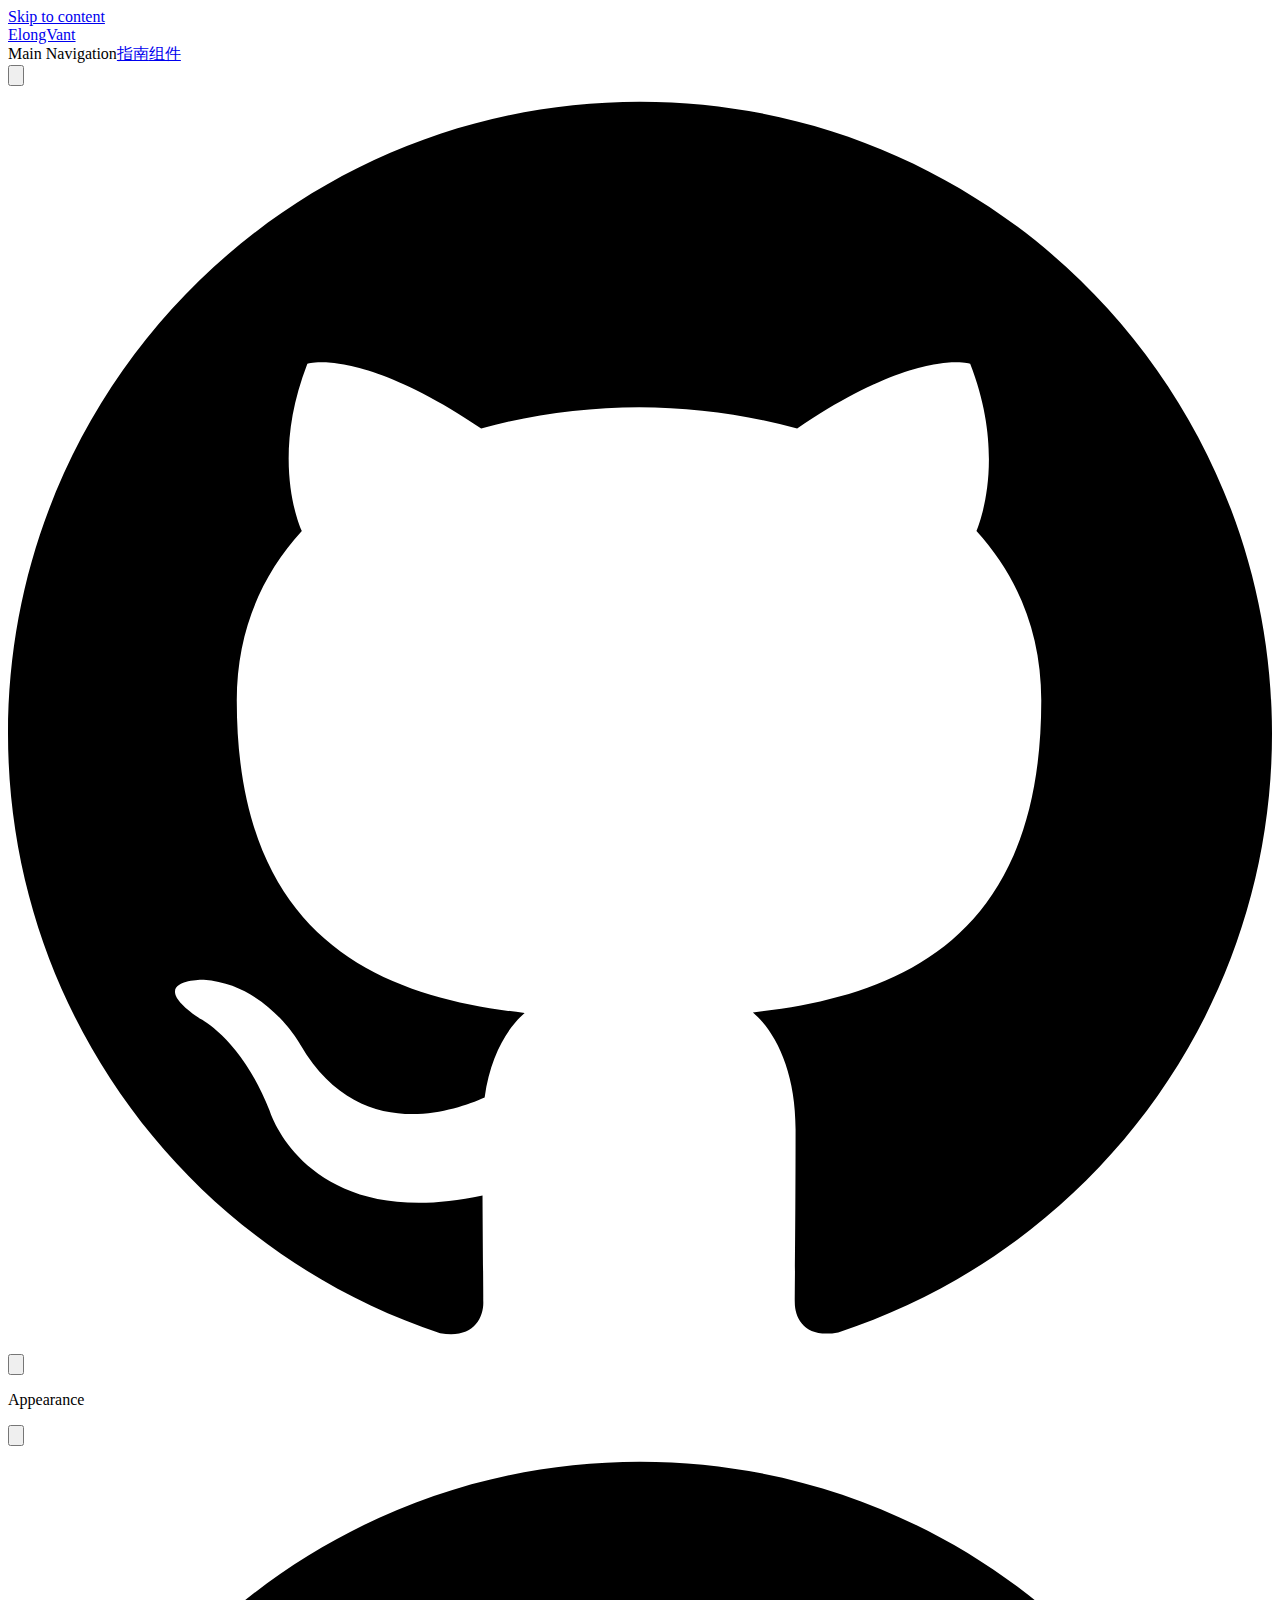
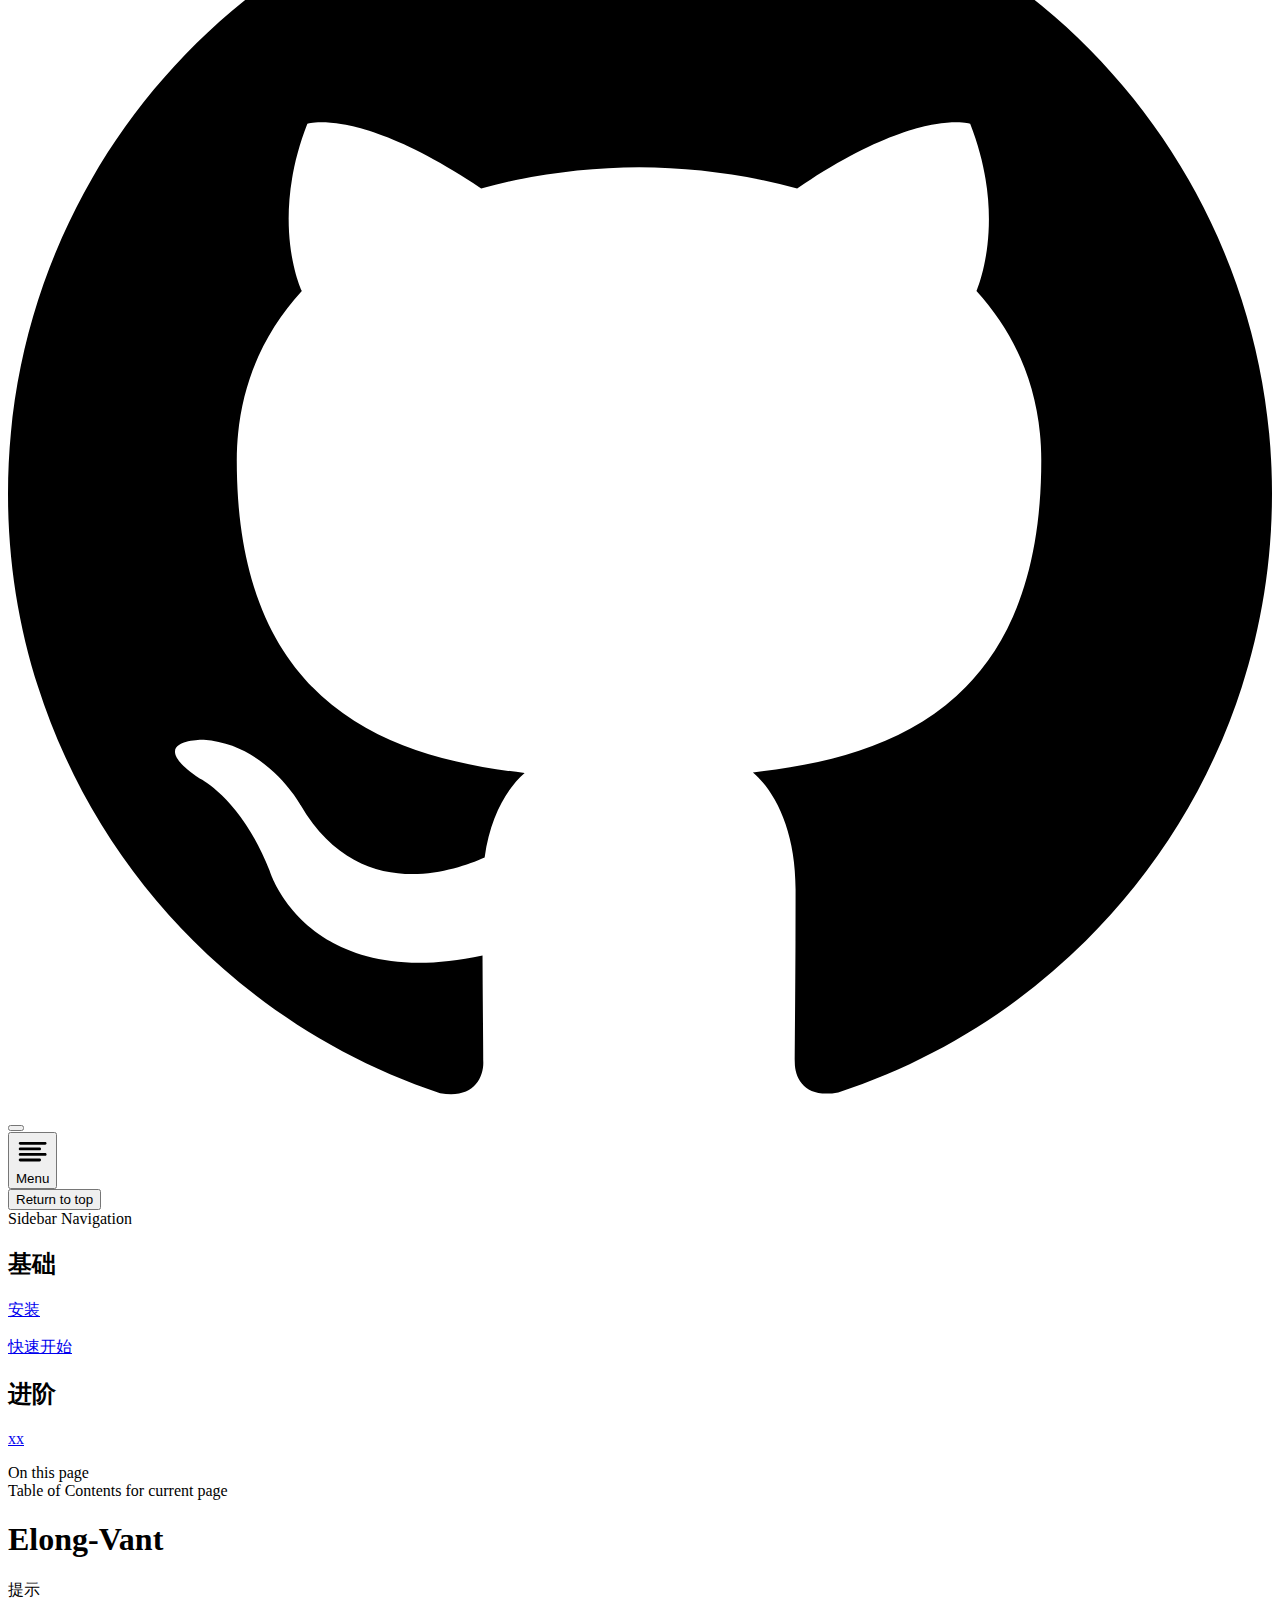
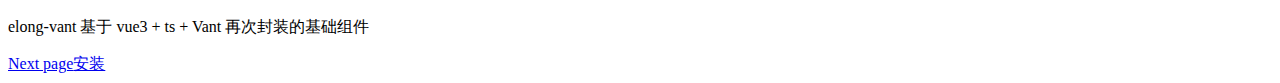
==== commit fb2948cb: "feat: init base" ====
--- a/guild/index.html
+++ b/guild/index.html
@@ -5,19 +5,19 @@
     <meta name="viewport" content="width=device-width,initial-scale=1">
     <title>Elong-Vant | VitePress</title>
     <meta name="description" content="A VitePress site">
-    <link rel="preload stylesheet" href="/assets/style.0b4a3f3a.css" as="style">
+    <link rel="preload stylesheet" href="/ev-docs/assets/style.aea251d3.css" as="style">
     
-    <script type="module" src="/assets/app.33b31af5.js"></script>
-    <link rel="preload" href="/assets/inter-roman-latin.2ed14f66.woff2" as="font" type="font/woff2" crossorigin="">
-    <link rel="modulepreload" href="/assets/chunks/framework.2a5d0d17.js">
-    <link rel="modulepreload" href="/assets/chunks/theme.64eb455f.js">
-    <link rel="modulepreload" href="/assets/chunks/index.885e684f.js">
-    <link rel="modulepreload" href="/assets/guild_index.md.cbb62ef9.lean.js">
+    <script type="module" src="/ev-docs/assets/app.71b56114.js"></script>
+    <link rel="preload" href="/ev-docs/assets/inter-roman-latin.2ed14f66.woff2" as="font" type="font/woff2" crossorigin="">
+    <link rel="modulepreload" href="/ev-docs/assets/chunks/framework.7be50181.js">
+    <link rel="modulepreload" href="/ev-docs/assets/chunks/theme.67aa98f7.js">
+    <link rel="modulepreload" href="/ev-docs/assets/chunks/index.9e4ada5f.js">
+    <link rel="modulepreload" href="/ev-docs/assets/guild_index.md.1de34c09.lean.js">
     <script id="check-dark-light">(()=>{const e=localStorage.getItem("vitepress-theme-appearance")||"",a=window.matchMedia("(prefers-color-scheme: dark)").matches;(!e||e==="auto"?a:e==="dark")&&document.documentElement.classList.add("dark")})();</script>
   </head>
   <body>
-    <div id="app"><div class="Layout" data-v-cacad708><!--[--><!--]--><!--[--><span tabindex="-1" data-v-7697ebe8></span><a href="#VPContent" class="VPSkipLink visually-hidden" data-v-7697ebe8> Skip to content </a><!--]--><!----><header class="VPNav" data-v-cacad708 data-v-47c7ab39><div class="VPNavBar has-sidebar" data-v-47c7ab39 data-v-5039aa9a><div class="container" data-v-5039aa9a><div class="title" data-v-5039aa9a><div class="VPNavBarTitle has-sidebar" data-v-5039aa9a data-v-15f595f0><a class="title" href="/" data-v-15f595f0><!--[--><!--]--><!----><!--[-->ElongVant<!--]--><!--[--><!--]--></a></div></div><div class="content" data-v-5039aa9a><div class="curtain" data-v-5039aa9a></div><div class="content-body" data-v-5039aa9a><!--[--><!--]--><div class="VPNavBarSearch search" style="--vp-meta-key:&#39;Meta&#39;;" data-v-5039aa9a><!----></div><nav aria-labelledby="main-nav-aria-label" class="VPNavBarMenu menu" data-v-5039aa9a data-v-9872eca2><span id="main-nav-aria-label" class="visually-hidden" data-v-9872eca2>Main Navigation</span><!--[--><!--[--><a class="VPLink link VPNavBarMenuLink active" href="/guild/" tabindex="0" data-v-9872eca2 data-v-211613f8><!--[--><span data-v-211613f8>指南</span><!--]--></a><!--]--><!--[--><a class="VPLink link VPNavBarMenuLink" href="/components/input.html" tabindex="0" data-v-9872eca2 data-v-211613f8><!--[--><span data-v-211613f8>组件</span><!--]--></a><!--]--><!--]--></nav><!----><div class="VPNavBarAppearance appearance" data-v-5039aa9a data-v-67061f9a><button class="VPSwitch VPSwitchAppearance" type="button" role="switch" title="toggle dark mode" aria-checked="false" data-v-67061f9a data-v-fbb99a3e data-v-47a67134><span class="check" data-v-47a67134><span class="icon" data-v-47a67134><!--[--><svg xmlns="http://www.w3.org/2000/svg" aria-hidden="true" focusable="false" viewbox="0 0 24 24" class="sun" data-v-fbb99a3e><path d="M12,18c-3.3,0-6-2.7-6-6s2.7-6,6-6s6,2.7,6,6S15.3,18,12,18zM12,8c-2.2,0-4,1.8-4,4c0,2.2,1.8,4,4,4c2.2,0,4-1.8,4-4C16,9.8,14.2,8,12,8z"></path><path d="M12,4c-0.6,0-1-0.4-1-1V1c0-0.6,0.4-1,1-1s1,0.4,1,1v2C13,3.6,12.6,4,12,4z"></path><path d="M12,24c-0.6,0-1-0.4-1-1v-2c0-0.6,0.4-1,1-1s1,0.4,1,1v2C13,23.6,12.6,24,12,24z"></path><path d="M5.6,6.6c-0.3,0-0.5-0.1-0.7-0.3L3.5,4.9c-0.4-0.4-0.4-1,0-1.4s1-0.4,1.4,0l1.4,1.4c0.4,0.4,0.4,1,0,1.4C6.2,6.5,5.9,6.6,5.6,6.6z"></path><path d="M19.8,20.8c-0.3,0-0.5-0.1-0.7-0.3l-1.4-1.4c-0.4-0.4-0.4-1,0-1.4s1-0.4,1.4,0l1.4,1.4c0.4,0.4,0.4,1,0,1.4C20.3,20.7,20,20.8,19.8,20.8z"></path><path d="M3,13H1c-0.6,0-1-0.4-1-1s0.4-1,1-1h2c0.6,0,1,0.4,1,1S3.6,13,3,13z"></path><path d="M23,13h-2c-0.6,0-1-0.4-1-1s0.4-1,1-1h2c0.6,0,1,0.4,1,1S23.6,13,23,13z"></path><path d="M4.2,20.8c-0.3,0-0.5-0.1-0.7-0.3c-0.4-0.4-0.4-1,0-1.4l1.4-1.4c0.4-0.4,1-0.4,1.4,0s0.4,1,0,1.4l-1.4,1.4C4.7,20.7,4.5,20.8,4.2,20.8z"></path><path d="M18.4,6.6c-0.3,0-0.5-0.1-0.7-0.3c-0.4-0.4-0.4-1,0-1.4l1.4-1.4c0.4-0.4,1-0.4,1.4,0s0.4,1,0,1.4l-1.4,1.4C18.9,6.5,18.6,6.6,18.4,6.6z"></path></svg><svg xmlns="http://www.w3.org/2000/svg" aria-hidden="true" focusable="false" viewbox="0 0 24 24" class="moon" data-v-fbb99a3e><path d="M12.1,22c-0.3,0-0.6,0-0.9,0c-5.5-0.5-9.5-5.4-9-10.9c0.4-4.8,4.2-8.6,9-9c0.4,0,0.8,0.2,1,0.5c0.2,0.3,0.2,0.8-0.1,1.1c-2,2.7-1.4,6.4,1.3,8.4c2.1,1.6,5,1.6,7.1,0c0.3-0.2,0.7-0.3,1.1-0.1c0.3,0.2,0.5,0.6,0.5,1c-0.2,2.7-1.5,5.1-3.6,6.8C16.6,21.2,14.4,22,12.1,22zM9.3,4.4c-2.9,1-5,3.6-5.2,6.8c-0.4,4.4,2.8,8.3,7.2,8.7c2.1,0.2,4.2-0.4,5.8-1.8c1.1-0.9,1.9-2.1,2.4-3.4c-2.5,0.9-5.3,0.5-7.5-1.1C9.2,11.4,8.1,7.7,9.3,4.4z"></path></svg><!--]--></span></span></button></div><div class="VPSocialLinks VPNavBarSocialLinks social-links" data-v-5039aa9a data-v-66760c29 data-v-73157aa8><!--[--><a class="VPSocialLink no-icon" href="https://github.com/qddidi/easyest" aria-label="github" target="_blank" rel="noopener" data-v-73157aa8 data-v-192fdc9b><svg role="img" viewBox="0 0 24 24" xmlns="http://www.w3.org/2000/svg"><title>GitHub</title><path d="M12 .297c-6.63 0-12 5.373-12 12 0 5.303 3.438 9.8 8.205 11.385.6.113.82-.258.82-.577 0-.285-.01-1.04-.015-2.04-3.338.724-4.042-1.61-4.042-1.61C4.422 18.07 3.633 17.7 3.633 17.7c-1.087-.744.084-.729.084-.729 1.205.084 1.838 1.236 1.838 1.236 1.07 1.835 2.809 1.305 3.495.998.108-.776.417-1.305.76-1.605-2.665-.3-5.466-1.332-5.466-5.93 0-1.31.465-2.38 1.235-3.22-.135-.303-.54-1.523.105-3.176 0 0 1.005-.322 3.3 1.23.96-.267 1.98-.399 3-.405 1.02.006 2.04.138 3 .405 2.28-1.552 3.285-1.23 3.285-1.23.645 1.653.24 2.873.12 3.176.765.84 1.23 1.91 1.23 3.22 0 4.61-2.805 5.625-5.475 5.92.42.36.81 1.096.81 2.22 0 1.606-.015 2.896-.015 3.286 0 .315.21.69.825.57C20.565 22.092 24 17.592 24 12.297c0-6.627-5.373-12-12-12"/></svg></a><!--]--></div><div class="VPFlyout VPNavBarExtra extra" data-v-5039aa9a data-v-00c8d8bb data-v-a327147d><button type="button" class="button" aria-haspopup="true" aria-expanded="false" aria-label="extra navigation" data-v-a327147d><svg xmlns="http://www.w3.org/2000/svg" aria-hidden="true" focusable="false" viewbox="0 0 24 24" class="icon" data-v-a327147d><circle cx="12" cy="12" r="2"></circle><circle cx="19" cy="12" r="2"></circle><circle cx="5" cy="12" r="2"></circle></svg></button><div class="menu" data-v-a327147d><div class="VPMenu" data-v-a327147d data-v-43a32b52><!----><!--[--><!--[--><!----><div class="group" data-v-00c8d8bb><div class="item appearance" data-v-00c8d8bb><p class="label" data-v-00c8d8bb>Appearance</p><div class="appearance-action" data-v-00c8d8bb><button class="VPSwitch VPSwitchAppearance" type="button" role="switch" title="toggle dark mode" aria-checked="false" data-v-00c8d8bb data-v-fbb99a3e data-v-47a67134><span class="check" data-v-47a67134><span class="icon" data-v-47a67134><!--[--><svg xmlns="http://www.w3.org/2000/svg" aria-hidden="true" focusable="false" viewbox="0 0 24 24" class="sun" data-v-fbb99a3e><path d="M12,18c-3.3,0-6-2.7-6-6s2.7-6,6-6s6,2.7,6,6S15.3,18,12,18zM12,8c-2.2,0-4,1.8-4,4c0,2.2,1.8,4,4,4c2.2,0,4-1.8,4-4C16,9.8,14.2,8,12,8z"></path><path d="M12,4c-0.6,0-1-0.4-1-1V1c0-0.6,0.4-1,1-1s1,0.4,1,1v2C13,3.6,12.6,4,12,4z"></path><path d="M12,24c-0.6,0-1-0.4-1-1v-2c0-0.6,0.4-1,1-1s1,0.4,1,1v2C13,23.6,12.6,24,12,24z"></path><path d="M5.6,6.6c-0.3,0-0.5-0.1-0.7-0.3L3.5,4.9c-0.4-0.4-0.4-1,0-1.4s1-0.4,1.4,0l1.4,1.4c0.4,0.4,0.4,1,0,1.4C6.2,6.5,5.9,6.6,5.6,6.6z"></path><path d="M19.8,20.8c-0.3,0-0.5-0.1-0.7-0.3l-1.4-1.4c-0.4-0.4-0.4-1,0-1.4s1-0.4,1.4,0l1.4,1.4c0.4,0.4,0.4,1,0,1.4C20.3,20.7,20,20.8,19.8,20.8z"></path><path d="M3,13H1c-0.6,0-1-0.4-1-1s0.4-1,1-1h2c0.6,0,1,0.4,1,1S3.6,13,3,13z"></path><path d="M23,13h-2c-0.6,0-1-0.4-1-1s0.4-1,1-1h2c0.6,0,1,0.4,1,1S23.6,13,23,13z"></path><path d="M4.2,20.8c-0.3,0-0.5-0.1-0.7-0.3c-0.4-0.4-0.4-1,0-1.4l1.4-1.4c0.4-0.4,1-0.4,1.4,0s0.4,1,0,1.4l-1.4,1.4C4.7,20.7,4.5,20.8,4.2,20.8z"></path><path d="M18.4,6.6c-0.3,0-0.5-0.1-0.7-0.3c-0.4-0.4-0.4-1,0-1.4l1.4-1.4c0.4-0.4,1-0.4,1.4,0s0.4,1,0,1.4l-1.4,1.4C18.9,6.5,18.6,6.6,18.4,6.6z"></path></svg><svg xmlns="http://www.w3.org/2000/svg" aria-hidden="true" focusable="false" viewbox="0 0 24 24" class="moon" data-v-fbb99a3e><path d="M12.1,22c-0.3,0-0.6,0-0.9,0c-5.5-0.5-9.5-5.4-9-10.9c0.4-4.8,4.2-8.6,9-9c0.4,0,0.8,0.2,1,0.5c0.2,0.3,0.2,0.8-0.1,1.1c-2,2.7-1.4,6.4,1.3,8.4c2.1,1.6,5,1.6,7.1,0c0.3-0.2,0.7-0.3,1.1-0.1c0.3,0.2,0.5,0.6,0.5,1c-0.2,2.7-1.5,5.1-3.6,6.8C16.6,21.2,14.4,22,12.1,22zM9.3,4.4c-2.9,1-5,3.6-5.2,6.8c-0.4,4.4,2.8,8.3,7.2,8.7c2.1,0.2,4.2-0.4,5.8-1.8c1.1-0.9,1.9-2.1,2.4-3.4c-2.5,0.9-5.3,0.5-7.5-1.1C9.2,11.4,8.1,7.7,9.3,4.4z"></path></svg><!--]--></span></span></button></div></div></div><div class="group" data-v-00c8d8bb><div class="item social-links" data-v-00c8d8bb><div class="VPSocialLinks social-links-list" data-v-00c8d8bb data-v-73157aa8><!--[--><a class="VPSocialLink no-icon" href="https://github.com/qddidi/easyest" aria-label="github" target="_blank" rel="noopener" data-v-73157aa8 data-v-192fdc9b><svg role="img" viewBox="0 0 24 24" xmlns="http://www.w3.org/2000/svg"><title>GitHub</title><path d="M12 .297c-6.63 0-12 5.373-12 12 0 5.303 3.438 9.8 8.205 11.385.6.113.82-.258.82-.577 0-.285-.01-1.04-.015-2.04-3.338.724-4.042-1.61-4.042-1.61C4.422 18.07 3.633 17.7 3.633 17.7c-1.087-.744.084-.729.084-.729 1.205.084 1.838 1.236 1.838 1.236 1.07 1.835 2.809 1.305 3.495.998.108-.776.417-1.305.76-1.605-2.665-.3-5.466-1.332-5.466-5.93 0-1.31.465-2.38 1.235-3.22-.135-.303-.54-1.523.105-3.176 0 0 1.005-.322 3.3 1.23.96-.267 1.98-.399 3-.405 1.02.006 2.04.138 3 .405 2.28-1.552 3.285-1.23 3.285-1.23.645 1.653.24 2.873.12 3.176.765.84 1.23 1.91 1.23 3.22 0 4.61-2.805 5.625-5.475 5.92.42.36.81 1.096.81 2.22 0 1.606-.015 2.896-.015 3.286 0 .315.21.69.825.57C20.565 22.092 24 17.592 24 12.297c0-6.627-5.373-12-12-12"/></svg></a><!--]--></div></div></div><!--]--><!--]--></div></div></div><!--[--><!--]--><button type="button" class="VPNavBarHamburger hamburger" aria-label="mobile navigation" aria-expanded="false" aria-controls="VPNavScreen" data-v-5039aa9a data-v-c0d01424><span class="container" data-v-c0d01424><span class="top" data-v-c0d01424></span><span class="middle" data-v-c0d01424></span><span class="bottom" data-v-c0d01424></span></span></button></div></div></div></div><!----></header><div class="VPLocalNav reached-top" data-v-cacad708 data-v-3588f3e8><button class="menu" aria-expanded="false" aria-controls="VPSidebarNav" data-v-3588f3e8><svg xmlns="http://www.w3.org/2000/svg" aria-hidden="true" focusable="false" viewbox="0 0 24 24" class="menu-icon" data-v-3588f3e8><path d="M17,11H3c-0.6,0-1-0.4-1-1s0.4-1,1-1h14c0.6,0,1,0.4,1,1S17.6,11,17,11z"></path><path d="M21,7H3C2.4,7,2,6.6,2,6s0.4-1,1-1h18c0.6,0,1,0.4,1,1S21.6,7,21,7z"></path><path d="M21,15H3c-0.6,0-1-0.4-1-1s0.4-1,1-1h18c0.6,0,1,0.4,1,1S21.6,15,21,15z"></path><path d="M17,19H3c-0.6,0-1-0.4-1-1s0.4-1,1-1h14c0.6,0,1,0.4,1,1S17.6,19,17,19z"></path></svg><span class="menu-text" data-v-3588f3e8>Menu</span></button><div class="VPLocalNavOutlineDropdown" style="--vp-vh:0px;" data-v-3588f3e8 data-v-82ba5bcb><button data-v-82ba5bcb>Return to top</button><!----></div></div><aside class="VPSidebar" data-v-cacad708 data-v-747abe9a><div class="curtain" data-v-747abe9a></div><nav class="nav" id="VPSidebarNav" aria-labelledby="sidebar-aria-label" tabindex="-1" data-v-747abe9a><span class="visually-hidden" id="sidebar-aria-label" data-v-747abe9a> Sidebar Navigation </span><!--[--><!--]--><!--[--><div class="group" data-v-747abe9a><section class="VPSidebarItem level-0" data-v-747abe9a data-v-10553faf><div class="item" role="button" tabindex="0" data-v-10553faf><div class="indicator" data-v-10553faf></div><h2 class="text" data-v-10553faf>基础</h2><!----></div><div class="items" data-v-10553faf><!--[--><div class="VPSidebarItem level-1 is-link" data-v-10553faf data-v-10553faf><div class="item" data-v-10553faf><div class="indicator" data-v-10553faf></div><a class="VPLink link link" href="/guild/installation.html" data-v-10553faf><!--[--><p class="text" data-v-10553faf>安装</p><!--]--></a><!----></div><!----></div><div class="VPSidebarItem level-1 is-link" data-v-10553faf data-v-10553faf><div class="item" data-v-10553faf><div class="indicator" data-v-10553faf></div><a class="VPLink link link" href="/guild/quickstart.html" data-v-10553faf><!--[--><p class="text" data-v-10553faf>快速开始</p><!--]--></a><!----></div><!----></div><!--]--></div></section></div><div class="group" data-v-747abe9a><section class="VPSidebarItem level-0" data-v-747abe9a data-v-10553faf><div class="item" role="button" tabindex="0" data-v-10553faf><div class="indicator" data-v-10553faf></div><h2 class="text" data-v-10553faf>进阶</h2><!----></div><div class="items" data-v-10553faf><!--[--><div class="VPSidebarItem level-1 is-link" data-v-10553faf data-v-10553faf><div class="item" data-v-10553faf><div class="indicator" data-v-10553faf></div><a class="VPLink link link" href="/xx.html" data-v-10553faf><!--[--><p class="text" data-v-10553faf>xx</p><!--]--></a><!----></div><!----></div><!--]--></div></section></div><!--]--><!--[--><!--]--></nav></aside><div class="VPContent has-sidebar" id="VPContent" data-v-cacad708 data-v-b98f200f><div class="VPDoc has-sidebar has-aside" data-v-b98f200f data-v-c22fa32a><!--[--><!--]--><div class="container" data-v-c22fa32a><div class="aside" data-v-c22fa32a><div class="aside-curtain" data-v-c22fa32a></div><div class="aside-container" data-v-c22fa32a><div class="aside-content" data-v-c22fa32a><div class="VPDocAside" data-v-c22fa32a data-v-4c15d08e><!--[--><!--]--><!--[--><!--]--><div class="VPDocAsideOutline" data-v-4c15d08e data-v-f73f4e12><div class="content" data-v-f73f4e12><div class="outline-marker" data-v-f73f4e12></div><div class="outline-title" data-v-f73f4e12>On this page</div><nav aria-labelledby="doc-outline-aria-label" data-v-f73f4e12><span class="visually-hidden" id="doc-outline-aria-label" data-v-f73f4e12> Table of Contents for current page </span><ul class="root" data-v-f73f4e12 data-v-e8822575><!--[--><!--]--></ul></nav></div></div><!--[--><!--]--><div class="spacer" data-v-4c15d08e></div><!--[--><!--]--><!----><!--[--><!--]--><!--[--><!--]--></div></div></div></div><div class="content" data-v-c22fa32a><div class="content-container" data-v-c22fa32a><!--[--><!--]--><!----><main class="main" data-v-c22fa32a><div style="position:relative;" class="vp-doc _guild_index" data-v-c22fa32a><div><h1 id="elong-vant" tabindex="-1">Elong-Vant <a class="header-anchor" href="#elong-vant" aria-label="Permalink to &quot;Elong-Vant&quot;">​</a></h1><div class="tip custom-block"><p class="custom-block-title">提示</p><p>elong-vant 基于 vue3 + ts + Vant 再次封装的基础组件</p></div></div></div></main><footer class="VPDocFooter" data-v-c22fa32a data-v-34a7b26d><!--[--><!--]--><!----><nav class="prev-next" data-v-34a7b26d><div class="pager" data-v-34a7b26d><!----></div><div class="pager" data-v-34a7b26d><a class="pager-link next" href="/guild/installation.html" data-v-34a7b26d><span class="desc" data-v-34a7b26d>Next page</span><span class="title" data-v-34a7b26d>安装</span></a></div></nav></footer><!--[--><!--]--></div></div></div><!--[--><!--]--></div></div><!----><!--[--><!--]--></div></div>
-    <script>window.__VP_HASH_MAP__=JSON.parse("{\"guild_index.md\":\"cbb62ef9\",\"components_input.md\":\"9ddb4d62\",\"index.md\":\"d9466926\",\"guild_installation.md\":\"1b3fae00\",\"guild_quickstart.md\":\"ed72e948\"}");window.__VP_SITE_DATA__=JSON.parse("{\"lang\":\"en-US\",\"dir\":\"ltr\",\"title\":\"VitePress\",\"description\":\"A VitePress site\",\"base\":\"/\",\"head\":[],\"appearance\":true,\"themeConfig\":{\"siteTitle\":\"ElongVant\",\"nav\":[{\"text\":\"指南\",\"link\":\"/guild/\"},{\"text\":\"组件\",\"link\":\"/components/input\"}],\"sidebar\":{\"/guild/\":[{\"text\":\"基础\",\"items\":[{\"text\":\"安装\",\"link\":\"/guild/installation\"},{\"text\":\"快速开始\",\"link\":\"/guild/quickstart\"}]},{\"text\":\"进阶\",\"items\":[{\"text\":\"xx\",\"link\":\"/xx\"}]}],\"/components/\":[{\"text\":\"基础组件\",\"items\":[{\"text\":\"EvInput 输入框\",\"link\":\"/components/input\"}]}]},\"socialLinks\":[{\"icon\":\"github\",\"link\":\"https://github.com/qddidi/easyest\"}]},\"locales\":{},\"scrollOffset\":90,\"cleanUrls\":false}");</script>
+    <div id="app"><div class="Layout" data-v-cacad708><!--[--><!--]--><!--[--><span tabindex="-1" data-v-7697ebe8></span><a href="#VPContent" class="VPSkipLink visually-hidden" data-v-7697ebe8> Skip to content </a><!--]--><!----><header class="VPNav" data-v-cacad708 data-v-47c7ab39><div class="VPNavBar has-sidebar" data-v-47c7ab39 data-v-5039aa9a><div class="container" data-v-5039aa9a><div class="title" data-v-5039aa9a><div class="VPNavBarTitle has-sidebar" data-v-5039aa9a data-v-15f595f0><a class="title" href="/ev-docs/" data-v-15f595f0><!--[--><!--]--><!----><!--[-->ElongVant<!--]--><!--[--><!--]--></a></div></div><div class="content" data-v-5039aa9a><div class="curtain" data-v-5039aa9a></div><div class="content-body" data-v-5039aa9a><!--[--><!--]--><div class="VPNavBarSearch search" style="--vp-meta-key:&#39;Meta&#39;;" data-v-5039aa9a><!----></div><nav aria-labelledby="main-nav-aria-label" class="VPNavBarMenu menu" data-v-5039aa9a data-v-9872eca2><span id="main-nav-aria-label" class="visually-hidden" data-v-9872eca2>Main Navigation</span><!--[--><!--[--><a class="VPLink link VPNavBarMenuLink active" href="/ev-docs/guild/" tabindex="0" data-v-9872eca2 data-v-211613f8><!--[--><span data-v-211613f8>指南</span><!--]--></a><!--]--><!--[--><a class="VPLink link VPNavBarMenuLink" href="/ev-docs/components/input.html" tabindex="0" data-v-9872eca2 data-v-211613f8><!--[--><span data-v-211613f8>组件</span><!--]--></a><!--]--><!--]--></nav><!----><div class="VPNavBarAppearance appearance" data-v-5039aa9a data-v-67061f9a><button class="VPSwitch VPSwitchAppearance" type="button" role="switch" title="toggle dark mode" aria-checked="false" data-v-67061f9a data-v-fbb99a3e data-v-47a67134><span class="check" data-v-47a67134><span class="icon" data-v-47a67134><!--[--><svg xmlns="http://www.w3.org/2000/svg" aria-hidden="true" focusable="false" viewbox="0 0 24 24" class="sun" data-v-fbb99a3e><path d="M12,18c-3.3,0-6-2.7-6-6s2.7-6,6-6s6,2.7,6,6S15.3,18,12,18zM12,8c-2.2,0-4,1.8-4,4c0,2.2,1.8,4,4,4c2.2,0,4-1.8,4-4C16,9.8,14.2,8,12,8z"></path><path d="M12,4c-0.6,0-1-0.4-1-1V1c0-0.6,0.4-1,1-1s1,0.4,1,1v2C13,3.6,12.6,4,12,4z"></path><path d="M12,24c-0.6,0-1-0.4-1-1v-2c0-0.6,0.4-1,1-1s1,0.4,1,1v2C13,23.6,12.6,24,12,24z"></path><path d="M5.6,6.6c-0.3,0-0.5-0.1-0.7-0.3L3.5,4.9c-0.4-0.4-0.4-1,0-1.4s1-0.4,1.4,0l1.4,1.4c0.4,0.4,0.4,1,0,1.4C6.2,6.5,5.9,6.6,5.6,6.6z"></path><path d="M19.8,20.8c-0.3,0-0.5-0.1-0.7-0.3l-1.4-1.4c-0.4-0.4-0.4-1,0-1.4s1-0.4,1.4,0l1.4,1.4c0.4,0.4,0.4,1,0,1.4C20.3,20.7,20,20.8,19.8,20.8z"></path><path d="M3,13H1c-0.6,0-1-0.4-1-1s0.4-1,1-1h2c0.6,0,1,0.4,1,1S3.6,13,3,13z"></path><path d="M23,13h-2c-0.6,0-1-0.4-1-1s0.4-1,1-1h2c0.6,0,1,0.4,1,1S23.6,13,23,13z"></path><path d="M4.2,20.8c-0.3,0-0.5-0.1-0.7-0.3c-0.4-0.4-0.4-1,0-1.4l1.4-1.4c0.4-0.4,1-0.4,1.4,0s0.4,1,0,1.4l-1.4,1.4C4.7,20.7,4.5,20.8,4.2,20.8z"></path><path d="M18.4,6.6c-0.3,0-0.5-0.1-0.7-0.3c-0.4-0.4-0.4-1,0-1.4l1.4-1.4c0.4-0.4,1-0.4,1.4,0s0.4,1,0,1.4l-1.4,1.4C18.9,6.5,18.6,6.6,18.4,6.6z"></path></svg><svg xmlns="http://www.w3.org/2000/svg" aria-hidden="true" focusable="false" viewbox="0 0 24 24" class="moon" data-v-fbb99a3e><path d="M12.1,22c-0.3,0-0.6,0-0.9,0c-5.5-0.5-9.5-5.4-9-10.9c0.4-4.8,4.2-8.6,9-9c0.4,0,0.8,0.2,1,0.5c0.2,0.3,0.2,0.8-0.1,1.1c-2,2.7-1.4,6.4,1.3,8.4c2.1,1.6,5,1.6,7.1,0c0.3-0.2,0.7-0.3,1.1-0.1c0.3,0.2,0.5,0.6,0.5,1c-0.2,2.7-1.5,5.1-3.6,6.8C16.6,21.2,14.4,22,12.1,22zM9.3,4.4c-2.9,1-5,3.6-5.2,6.8c-0.4,4.4,2.8,8.3,7.2,8.7c2.1,0.2,4.2-0.4,5.8-1.8c1.1-0.9,1.9-2.1,2.4-3.4c-2.5,0.9-5.3,0.5-7.5-1.1C9.2,11.4,8.1,7.7,9.3,4.4z"></path></svg><!--]--></span></span></button></div><div class="VPSocialLinks VPNavBarSocialLinks social-links" data-v-5039aa9a data-v-66760c29 data-v-73157aa8><!--[--><a class="VPSocialLink no-icon" href="https://github.com/qddidi/easyest" aria-label="github" target="_blank" rel="noopener" data-v-73157aa8 data-v-192fdc9b><svg role="img" viewBox="0 0 24 24" xmlns="http://www.w3.org/2000/svg"><title>GitHub</title><path d="M12 .297c-6.63 0-12 5.373-12 12 0 5.303 3.438 9.8 8.205 11.385.6.113.82-.258.82-.577 0-.285-.01-1.04-.015-2.04-3.338.724-4.042-1.61-4.042-1.61C4.422 18.07 3.633 17.7 3.633 17.7c-1.087-.744.084-.729.084-.729 1.205.084 1.838 1.236 1.838 1.236 1.07 1.835 2.809 1.305 3.495.998.108-.776.417-1.305.76-1.605-2.665-.3-5.466-1.332-5.466-5.93 0-1.31.465-2.38 1.235-3.22-.135-.303-.54-1.523.105-3.176 0 0 1.005-.322 3.3 1.23.96-.267 1.98-.399 3-.405 1.02.006 2.04.138 3 .405 2.28-1.552 3.285-1.23 3.285-1.23.645 1.653.24 2.873.12 3.176.765.84 1.23 1.91 1.23 3.22 0 4.61-2.805 5.625-5.475 5.92.42.36.81 1.096.81 2.22 0 1.606-.015 2.896-.015 3.286 0 .315.21.69.825.57C20.565 22.092 24 17.592 24 12.297c0-6.627-5.373-12-12-12"/></svg></a><!--]--></div><div class="VPFlyout VPNavBarExtra extra" data-v-5039aa9a data-v-00c8d8bb data-v-a327147d><button type="button" class="button" aria-haspopup="true" aria-expanded="false" aria-label="extra navigation" data-v-a327147d><svg xmlns="http://www.w3.org/2000/svg" aria-hidden="true" focusable="false" viewbox="0 0 24 24" class="icon" data-v-a327147d><circle cx="12" cy="12" r="2"></circle><circle cx="19" cy="12" r="2"></circle><circle cx="5" cy="12" r="2"></circle></svg></button><div class="menu" data-v-a327147d><div class="VPMenu" data-v-a327147d data-v-43a32b52><!----><!--[--><!--[--><!----><div class="group" data-v-00c8d8bb><div class="item appearance" data-v-00c8d8bb><p class="label" data-v-00c8d8bb>Appearance</p><div class="appearance-action" data-v-00c8d8bb><button class="VPSwitch VPSwitchAppearance" type="button" role="switch" title="toggle dark mode" aria-checked="false" data-v-00c8d8bb data-v-fbb99a3e data-v-47a67134><span class="check" data-v-47a67134><span class="icon" data-v-47a67134><!--[--><svg xmlns="http://www.w3.org/2000/svg" aria-hidden="true" focusable="false" viewbox="0 0 24 24" class="sun" data-v-fbb99a3e><path d="M12,18c-3.3,0-6-2.7-6-6s2.7-6,6-6s6,2.7,6,6S15.3,18,12,18zM12,8c-2.2,0-4,1.8-4,4c0,2.2,1.8,4,4,4c2.2,0,4-1.8,4-4C16,9.8,14.2,8,12,8z"></path><path d="M12,4c-0.6,0-1-0.4-1-1V1c0-0.6,0.4-1,1-1s1,0.4,1,1v2C13,3.6,12.6,4,12,4z"></path><path d="M12,24c-0.6,0-1-0.4-1-1v-2c0-0.6,0.4-1,1-1s1,0.4,1,1v2C13,23.6,12.6,24,12,24z"></path><path d="M5.6,6.6c-0.3,0-0.5-0.1-0.7-0.3L3.5,4.9c-0.4-0.4-0.4-1,0-1.4s1-0.4,1.4,0l1.4,1.4c0.4,0.4,0.4,1,0,1.4C6.2,6.5,5.9,6.6,5.6,6.6z"></path><path d="M19.8,20.8c-0.3,0-0.5-0.1-0.7-0.3l-1.4-1.4c-0.4-0.4-0.4-1,0-1.4s1-0.4,1.4,0l1.4,1.4c0.4,0.4,0.4,1,0,1.4C20.3,20.7,20,20.8,19.8,20.8z"></path><path d="M3,13H1c-0.6,0-1-0.4-1-1s0.4-1,1-1h2c0.6,0,1,0.4,1,1S3.6,13,3,13z"></path><path d="M23,13h-2c-0.6,0-1-0.4-1-1s0.4-1,1-1h2c0.6,0,1,0.4,1,1S23.6,13,23,13z"></path><path d="M4.2,20.8c-0.3,0-0.5-0.1-0.7-0.3c-0.4-0.4-0.4-1,0-1.4l1.4-1.4c0.4-0.4,1-0.4,1.4,0s0.4,1,0,1.4l-1.4,1.4C4.7,20.7,4.5,20.8,4.2,20.8z"></path><path d="M18.4,6.6c-0.3,0-0.5-0.1-0.7-0.3c-0.4-0.4-0.4-1,0-1.4l1.4-1.4c0.4-0.4,1-0.4,1.4,0s0.4,1,0,1.4l-1.4,1.4C18.9,6.5,18.6,6.6,18.4,6.6z"></path></svg><svg xmlns="http://www.w3.org/2000/svg" aria-hidden="true" focusable="false" viewbox="0 0 24 24" class="moon" data-v-fbb99a3e><path d="M12.1,22c-0.3,0-0.6,0-0.9,0c-5.5-0.5-9.5-5.4-9-10.9c0.4-4.8,4.2-8.6,9-9c0.4,0,0.8,0.2,1,0.5c0.2,0.3,0.2,0.8-0.1,1.1c-2,2.7-1.4,6.4,1.3,8.4c2.1,1.6,5,1.6,7.1,0c0.3-0.2,0.7-0.3,1.1-0.1c0.3,0.2,0.5,0.6,0.5,1c-0.2,2.7-1.5,5.1-3.6,6.8C16.6,21.2,14.4,22,12.1,22zM9.3,4.4c-2.9,1-5,3.6-5.2,6.8c-0.4,4.4,2.8,8.3,7.2,8.7c2.1,0.2,4.2-0.4,5.8-1.8c1.1-0.9,1.9-2.1,2.4-3.4c-2.5,0.9-5.3,0.5-7.5-1.1C9.2,11.4,8.1,7.7,9.3,4.4z"></path></svg><!--]--></span></span></button></div></div></div><div class="group" data-v-00c8d8bb><div class="item social-links" data-v-00c8d8bb><div class="VPSocialLinks social-links-list" data-v-00c8d8bb data-v-73157aa8><!--[--><a class="VPSocialLink no-icon" href="https://github.com/qddidi/easyest" aria-label="github" target="_blank" rel="noopener" data-v-73157aa8 data-v-192fdc9b><svg role="img" viewBox="0 0 24 24" xmlns="http://www.w3.org/2000/svg"><title>GitHub</title><path d="M12 .297c-6.63 0-12 5.373-12 12 0 5.303 3.438 9.8 8.205 11.385.6.113.82-.258.82-.577 0-.285-.01-1.04-.015-2.04-3.338.724-4.042-1.61-4.042-1.61C4.422 18.07 3.633 17.7 3.633 17.7c-1.087-.744.084-.729.084-.729 1.205.084 1.838 1.236 1.838 1.236 1.07 1.835 2.809 1.305 3.495.998.108-.776.417-1.305.76-1.605-2.665-.3-5.466-1.332-5.466-5.93 0-1.31.465-2.38 1.235-3.22-.135-.303-.54-1.523.105-3.176 0 0 1.005-.322 3.3 1.23.96-.267 1.98-.399 3-.405 1.02.006 2.04.138 3 .405 2.28-1.552 3.285-1.23 3.285-1.23.645 1.653.24 2.873.12 3.176.765.84 1.23 1.91 1.23 3.22 0 4.61-2.805 5.625-5.475 5.92.42.36.81 1.096.81 2.22 0 1.606-.015 2.896-.015 3.286 0 .315.21.69.825.57C20.565 22.092 24 17.592 24 12.297c0-6.627-5.373-12-12-12"/></svg></a><!--]--></div></div></div><!--]--><!--]--></div></div></div><!--[--><!--]--><button type="button" class="VPNavBarHamburger hamburger" aria-label="mobile navigation" aria-expanded="false" aria-controls="VPNavScreen" data-v-5039aa9a data-v-c0d01424><span class="container" data-v-c0d01424><span class="top" data-v-c0d01424></span><span class="middle" data-v-c0d01424></span><span class="bottom" data-v-c0d01424></span></span></button></div></div></div></div><!----></header><div class="VPLocalNav reached-top" data-v-cacad708 data-v-3588f3e8><button class="menu" aria-expanded="false" aria-controls="VPSidebarNav" data-v-3588f3e8><svg xmlns="http://www.w3.org/2000/svg" aria-hidden="true" focusable="false" viewbox="0 0 24 24" class="menu-icon" data-v-3588f3e8><path d="M17,11H3c-0.6,0-1-0.4-1-1s0.4-1,1-1h14c0.6,0,1,0.4,1,1S17.6,11,17,11z"></path><path d="M21,7H3C2.4,7,2,6.6,2,6s0.4-1,1-1h18c0.6,0,1,0.4,1,1S21.6,7,21,7z"></path><path d="M21,15H3c-0.6,0-1-0.4-1-1s0.4-1,1-1h18c0.6,0,1,0.4,1,1S21.6,15,21,15z"></path><path d="M17,19H3c-0.6,0-1-0.4-1-1s0.4-1,1-1h14c0.6,0,1,0.4,1,1S17.6,19,17,19z"></path></svg><span class="menu-text" data-v-3588f3e8>Menu</span></button><div class="VPLocalNavOutlineDropdown" style="--vp-vh:0px;" data-v-3588f3e8 data-v-82ba5bcb><button data-v-82ba5bcb>Return to top</button><!----></div></div><aside class="VPSidebar" data-v-cacad708 data-v-747abe9a><div class="curtain" data-v-747abe9a></div><nav class="nav" id="VPSidebarNav" aria-labelledby="sidebar-aria-label" tabindex="-1" data-v-747abe9a><span class="visually-hidden" id="sidebar-aria-label" data-v-747abe9a> Sidebar Navigation </span><!--[--><!--]--><!--[--><div class="group" data-v-747abe9a><section class="VPSidebarItem level-0" data-v-747abe9a data-v-10553faf><div class="item" role="button" tabindex="0" data-v-10553faf><div class="indicator" data-v-10553faf></div><h2 class="text" data-v-10553faf>基础</h2><!----></div><div class="items" data-v-10553faf><!--[--><div class="VPSidebarItem level-1 is-link" data-v-10553faf data-v-10553faf><div class="item" data-v-10553faf><div class="indicator" data-v-10553faf></div><a class="VPLink link link" href="/ev-docs/guild/installation.html" data-v-10553faf><!--[--><p class="text" data-v-10553faf>安装</p><!--]--></a><!----></div><!----></div><div class="VPSidebarItem level-1 is-link" data-v-10553faf data-v-10553faf><div class="item" data-v-10553faf><div class="indicator" data-v-10553faf></div><a class="VPLink link link" href="/ev-docs/guild/quickstart.html" data-v-10553faf><!--[--><p class="text" data-v-10553faf>快速开始</p><!--]--></a><!----></div><!----></div><!--]--></div></section></div><div class="group" data-v-747abe9a><section class="VPSidebarItem level-0" data-v-747abe9a data-v-10553faf><div class="item" role="button" tabindex="0" data-v-10553faf><div class="indicator" data-v-10553faf></div><h2 class="text" data-v-10553faf>进阶</h2><!----></div><div class="items" data-v-10553faf><!--[--><div class="VPSidebarItem level-1 is-link" data-v-10553faf data-v-10553faf><div class="item" data-v-10553faf><div class="indicator" data-v-10553faf></div><a class="VPLink link link" href="/ev-docs/xx.html" data-v-10553faf><!--[--><p class="text" data-v-10553faf>xx</p><!--]--></a><!----></div><!----></div><!--]--></div></section></div><!--]--><!--[--><!--]--></nav></aside><div class="VPContent has-sidebar" id="VPContent" data-v-cacad708 data-v-b98f200f><div class="VPDoc has-sidebar has-aside" data-v-b98f200f data-v-c22fa32a><!--[--><!--]--><div class="container" data-v-c22fa32a><div class="aside" data-v-c22fa32a><div class="aside-curtain" data-v-c22fa32a></div><div class="aside-container" data-v-c22fa32a><div class="aside-content" data-v-c22fa32a><div class="VPDocAside" data-v-c22fa32a data-v-4c15d08e><!--[--><!--]--><!--[--><!--]--><div class="VPDocAsideOutline" data-v-4c15d08e data-v-f73f4e12><div class="content" data-v-f73f4e12><div class="outline-marker" data-v-f73f4e12></div><div class="outline-title" data-v-f73f4e12>On this page</div><nav aria-labelledby="doc-outline-aria-label" data-v-f73f4e12><span class="visually-hidden" id="doc-outline-aria-label" data-v-f73f4e12> Table of Contents for current page </span><ul class="root" data-v-f73f4e12 data-v-e8822575><!--[--><!--]--></ul></nav></div></div><!--[--><!--]--><div class="spacer" data-v-4c15d08e></div><!--[--><!--]--><!----><!--[--><!--]--><!--[--><!--]--></div></div></div></div><div class="content" data-v-c22fa32a><div class="content-container" data-v-c22fa32a><!--[--><!--]--><!----><main class="main" data-v-c22fa32a><div style="position:relative;" class="vp-doc _ev-docs_guild_index" data-v-c22fa32a><div><h1 id="elong-vant" tabindex="-1">Elong-Vant <a class="header-anchor" href="#elong-vant" aria-label="Permalink to &quot;Elong-Vant&quot;">​</a></h1><div class="tip custom-block"><p class="custom-block-title">提示</p><p>elong-vant 基于 vue3 + ts + Vant 再次封装的基础组件</p></div></div></div></main><footer class="VPDocFooter" data-v-c22fa32a data-v-34a7b26d><!--[--><!--]--><!----><nav class="prev-next" data-v-34a7b26d><div class="pager" data-v-34a7b26d><!----></div><div class="pager" data-v-34a7b26d><a class="pager-link next" href="/ev-docs/guild/installation.html" data-v-34a7b26d><span class="desc" data-v-34a7b26d>Next page</span><span class="title" data-v-34a7b26d>安装</span></a></div></nav></footer><!--[--><!--]--></div></div></div><!--[--><!--]--></div></div><!----><!--[--><!--]--></div></div>
+    <script>window.__VP_HASH_MAP__=JSON.parse("{\"components_input.md\":\"08d0cf2c\",\"guild_quickstart.md\":\"cfe7c0be\",\"guild_installation.md\":\"40e2e700\",\"guild_index.md\":\"1de34c09\",\"index.md\":\"99bc4dd7\"}");window.__VP_SITE_DATA__=JSON.parse("{\"lang\":\"en-US\",\"dir\":\"ltr\",\"title\":\"VitePress\",\"description\":\"A VitePress site\",\"base\":\"/ev-docs/\",\"head\":[],\"appearance\":true,\"themeConfig\":{\"siteTitle\":\"ElongVant\",\"nav\":[{\"text\":\"指南\",\"link\":\"/guild/\"},{\"text\":\"组件\",\"link\":\"/components/input\"}],\"sidebar\":{\"/guild/\":[{\"text\":\"基础\",\"items\":[{\"text\":\"安装\",\"link\":\"/guild/installation\"},{\"text\":\"快速开始\",\"link\":\"/guild/quickstart\"}]},{\"text\":\"进阶\",\"items\":[{\"text\":\"xx\",\"link\":\"/xx\"}]}],\"/components/\":[{\"text\":\"基础组件\",\"items\":[{\"text\":\"EvInput 输入框\",\"link\":\"/components/input\"}]}]},\"socialLinks\":[{\"icon\":\"github\",\"link\":\"https://github.com/qddidi/easyest\"}]},\"locales\":{},\"scrollOffset\":90,\"cleanUrls\":false}");</script>
     
   </body>
 </html>